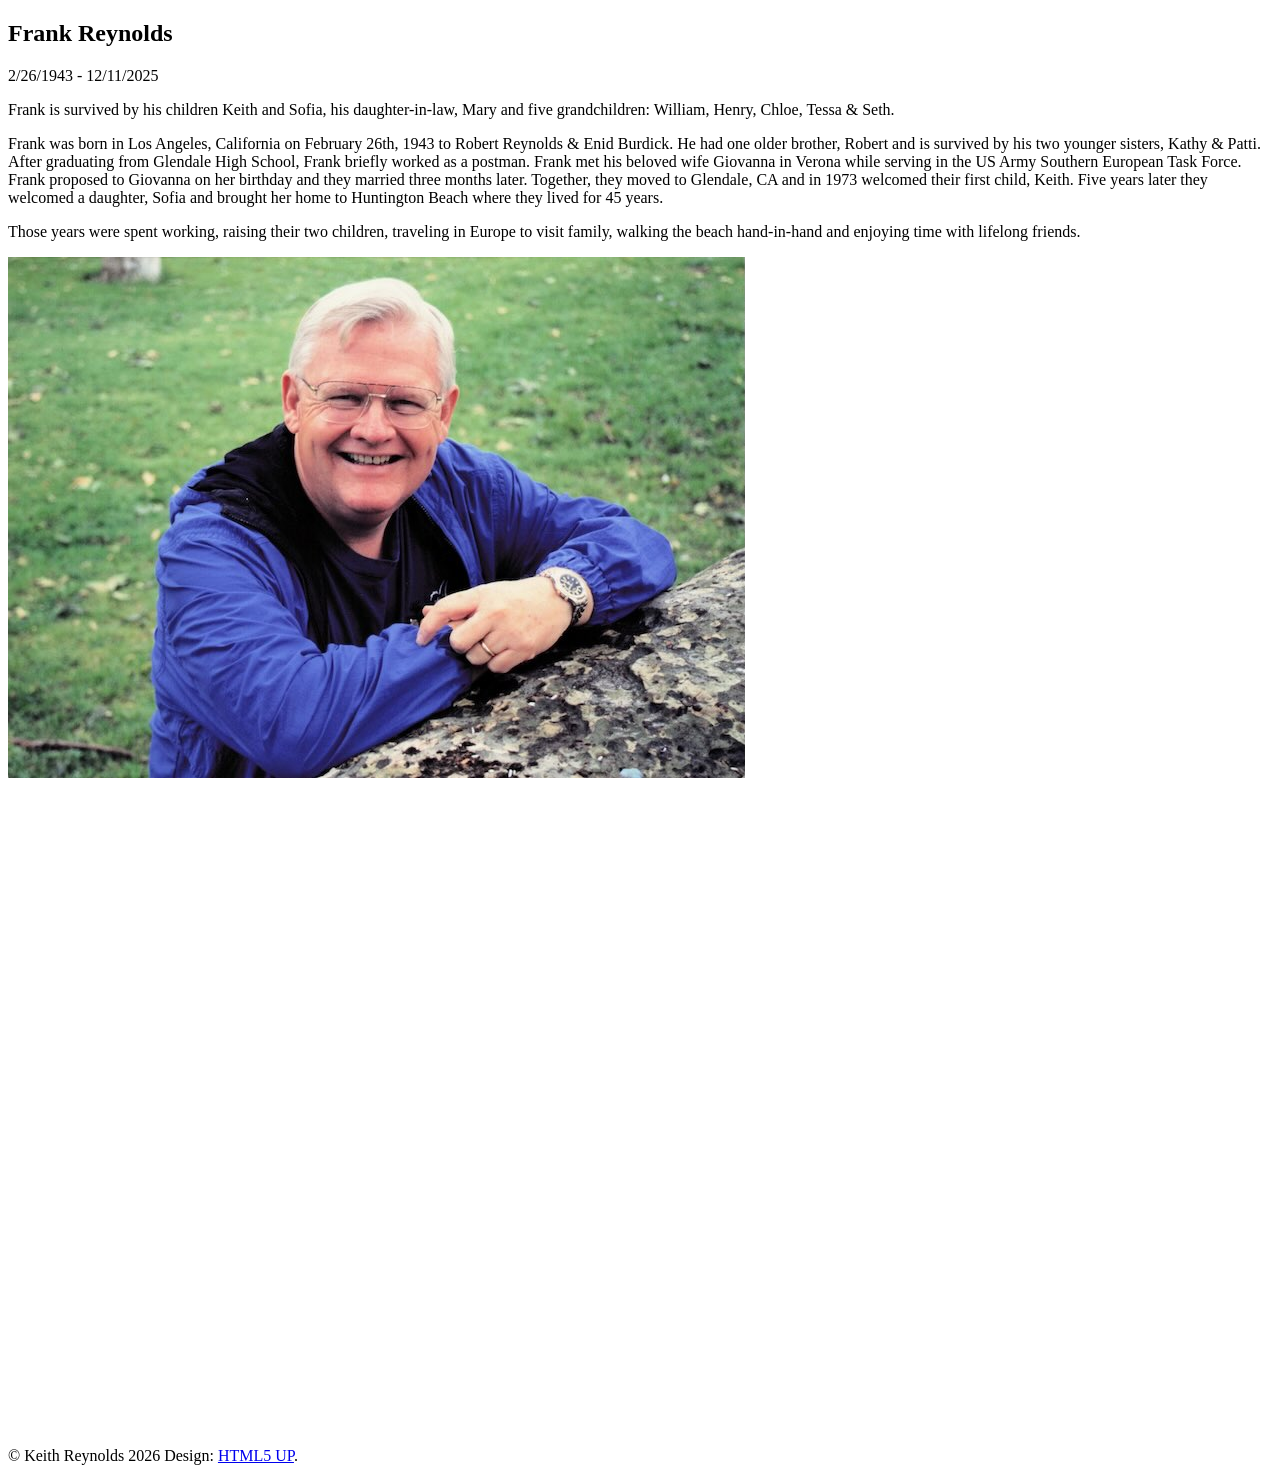
==== frank/index.html @ 78dac835 "Add files via upload added frank.html memoral page that is also embedding a Google form" ====
<!DOCTYPE HTML>
<!--
	Story by HTML5 UP
	html5up.net | @ajlkn
	Free for personal and commercial use under the CCA 3.0 license (html5up.net/license)
-->
<html>
	<head>
		<title>Frank Reynolds</title>
		<meta charset="utf-8" />
		<meta name="viewport" content="width=device-width, initial-scale=1, user-scalable=no" />
		<link rel="stylesheet" href="../assets/css/main.css" />
		<noscript><link rel="stylesheet" href="../assets/css/noscript.css" /></noscript>
		
		<!-- Google Tag Manager -->
		<script>(function(w,d,s,l,i){w[l]=w[l]||[];w[l].push({'gtm.start':
		new Date().getTime(),event:'gtm.js'});var f=d.getElementsByTagName(s)[0],
		j=d.createElement(s),dl=l!='dataLayer'?'&l='+l:'';j.async=true;j.src=
		'https://www.googletagmanager.com/gtm.js?id='+i+dl;f.parentNode.insertBefore(j,f);
		})(window,document,'script','dataLayer','GTM-5ZHBD2F');</script>
		<!-- End Google Tag Manager -->


	</head>
	<body class="is-preload">
	
		<!-- Google Tag Manager (noscript) -->
		<noscript><iframe src="https://www.googletagmanager.com/ns.html?id=GTM-5ZHBD2F"
		height="0" width="0" style="display:none;visibility:hidden"></iframe></noscript>
		<!-- End Google Tag Manager (noscript) -->

		<!-- Wrapper -->
			<div id="wrapper" class="divided">

				<!-- Bio -->
					<section class="banner style3 orient-right content-align-left image-position-center fullscreen onload-image-fade-in onload-content-fade-right" id="zeroth">
						<div class="content">
							<h1>Frank Reynolds</h1>
							<p class="major">2/26/1943 - 12/11/2025</p>
							<p>Frank is survived by his children Keith and Sofia, his daughter-in-law, Mary and five grandchildren: William, Henry, Chloe, Tessa & Seth.</p>

							<p>Frank was born in Los Angeles, California on February 26th, 1943 to Robert Reynolds & Enid Burdick. He had one older brother, Robert and is survived by his two younger sisters, Kathy & Patti. After graduating from Glendale High School, Frank briefly worked as a postman. Frank met his beloved wife Giovanna in Verona while serving in the US Army Southern European Task Force. Frank proposed to Giovanna on her birthday and they married three months later. Together, they moved to Glendale, CA and in 1973 welcomed their first child, Keith. Five years later they welcomed a daughter, Sofia and brought her home to Huntington Beach where they lived for 45 years.</p>
							<p>Those years were spent working, raising their two children, traveling in Europe to visit family, walking the beach hand-in-hand and enjoying time with lifelong friends.</p>
						</div>
						<div class="image">
							<img src="../images/frankMemorialSmall.jpg" alt="" />
						</div>
					</section>
<section class="banner style3 orient-right content-align-left image-position-center fullscreen onload-image-fade-in onload-content-fade-right" id="zeroth">
						<div class="content">

<!-- embedding Google form-->
<iframe src="https://docs.google.com/forms/d/e/1FAIpQLSeeuqFaTb0Bzs_aLDbZ9qD2cSwKeSnCochzPp05IPT89T9Y3w/viewform?embedded=true" width="640" height="645" frameborder="0" marginheight="0" marginwidth="0">Loading…</iframe>
<!-- end embed-->

						</div>
					</section>

				<!-- Footer -->
					<footer class="wrapper style1 align-center">
						<div class="inner">
							<ul class="icons">
								<!--
								<li><a href="#" class="icon style2 fa-envelope"><span class="label">Email</span></a></li>
								<li><a href="#" class="icon brands style2 fa-facebook-f"><span class="label">Facebook</span></a></li>
								<li><a href="#" class="icon brands style2 fa-instagram"><span class="label">Instagram</span></a></li>								
								-->
							</ul>
							<p>&copy; Keith Reynolds 2026 Design: <a href="https://html5up.net" target="_blank">HTML5 UP</a>.</p>
						</div>
					</footer>

			</div>

		<!-- Scripts -->
			<script src="../assets/js/jquery.min.js"></script>
			<script src="../assets/js/jquery.scrollex.min.js"></script>
			<script src="../assets/js/jquery.scrolly.min.js"></script>
			<script src="../assets/js/browser.min.js"></script>
			<script src="../assets/js/breakpoints.min.js"></script>
			<script src="../assets/js/util.js"></script>
			<script src="../assets/js/main.js"></script>

	</body>
</html>
---- assets/css/main.css ----
@import url(fontawesome-all.min.css);
@import url("https://fonts.googleapis.com/css?family=Source+Sans+Pro:300,300i,400,400i");

/*
	Story by HTML5 UP
	html5up.net | @ajlkn
	Free for personal and commercial use under the CCA 3.0 license (html5up.net/license)
*/

html, body, div, span, applet, object,
iframe, h1, h2, h3, h4, h5, h6, p, blockquote,
pre, a, abbr, acronym, address, big, cite,
code, del, dfn, em, img, ins, kbd, q, s, samp,
small, strike, strong, sub, sup, tt, var, b,
u, i, center, dl, dt, dd, ol, ul, li, fieldset,
form, label, legend, table, caption, tbody,
tfoot, thead, tr, th, td, article, aside,
canvas, details, embed, figure, figcaption,
footer, header, hgroup, menu, nav, output, ruby,
section, summary, time, mark, audio, video {
	margin: 0;
	padding: 0;
	border: 0;
	font-size: 100%;
	font: inherit;
	vertical-align: baseline;}

article, aside, details, figcaption, figure,
footer, header, hgroup, menu, nav, section {
	display: block;}

body {
	line-height: 1;
}

ol, ul {
	list-style: none;
}

blockquote, q {
	quotes: none;
}

	blockquote:before, blockquote:after, q:before, q:after {
		content: '';
		content: none;
	}

table {
	border-collapse: collapse;
	border-spacing: 0;
}

body {
	-webkit-text-size-adjust: none;
}

mark {
	background-color: transparent;
	color: inherit;
}

input::-moz-focus-inner {
	border: 0;
	padding: 0;
}

input, select, textarea {
	-moz-appearance: none;
	-webkit-appearance: none;
	-ms-appearance: none;
	appearance: none;
}

/* Basic */

	@-ms-viewport {
		width: device-width;
	}

	body {
		-ms-overflow-style: scrollbar;
	}

	@media screen and (max-width: 480px) {

		html, body {
			min-width: 320px;
		}

	}

	html {
		box-sizing: border-box;
	}

	*, *:before, *:after {
		box-sizing: inherit;
	}

	body {
		background: #ffffff;
	}

		body.is-preload *, body.is-preload *:before, body.is-preload *:after {
			-moz-animation: none !important;
			-webkit-animation: none !important;
			-ms-animation: none !important;
			animation: none !important;
			-moz-transition: none !important;
			-webkit-transition: none !important;
			-ms-transition: none !important;
			transition: none !important;
		}

/* Type */

	html {
		font-size: 18pt;
	}

		@media screen and (max-width: 1680px) {

			html {
				font-size: 14pt;
			}

		}

		@media screen and (max-width: 1280px) {

			html {
				font-size: 12pt;
			}

		}

		@media screen and (max-width: 736px) {

			html {
				font-size: 11pt;
			}

		}

		@media screen and (max-width: 360px) {

			html {
				font-size: 10pt;
			}

		}

	body {
		background-color: #ffffff;
		color: #000000;
	}

	body, input, select, textarea {
		font-family: "Source Sans Pro", Helvetica, sans-serif;
		font-size: 1rem;
		font-weight: 300;
		line-height: 1.65;
	}

	a {
		-moz-transition: color 0.2s ease-in-out;
		-webkit-transition: color 0.2s ease-in-out;
		-ms-transition: color 0.2s ease-in-out;
		transition: color 0.2s ease-in-out;
		text-decoration: underline;
	}

		a:hover {
			text-decoration: none;
		}

	strong, b {
		font-weight: 400;
	}

	em, i {
		font-style: italic;
	}

	p {
		margin: 0 0 2rem 0;
	}

		p.major {
			font-size: 1.25rem;
		}

	h1, h2, h3, h4, h5, h6 {
		font-weight: 300;
		line-height: 1.375;
		letter-spacing: -0.05em;
		margin: 0 0 1rem 0;
	}

		h1 a, h2 a, h3 a, h4 a, h5 a, h6 a {
			color: inherit;
			text-decoration: none;
		}

	h1 {
		font-size: 3.5rem;
		line-height: 1.2;
	}

	h2 {
		font-size: 2.25rem;
	}

	h3 {
		font-size: 1.5rem;
	}

	h4 {
		font-size: 1.1rem;
	}

	h5 {
		font-size: 0.9rem;
	}

	h6 {
		font-size: 0.7rem;
	}

	sub {
		font-size: 0.8rem;
		position: relative;
		top: 0.5rem;
	}

	sup {
		font-size: 0.8rem;
		position: relative;
		top: -0.5rem;
	}

	blockquote {
		border-left: solid 4px;
		font-style: italic;
		margin: 0 0 2rem 0;
		padding: 0.5rem 0 0.5rem 2rem;
	}

	code {
		border-radius: 4px;
		font-family: "Courier New", monospace;
		font-size: 0.9em;
		margin: 0 0.25rem;
		padding: 0.25rem 0.325rem;
	}

	pre {
		-webkit-overflow-scrolling: touch;
		font-family: "Courier New", monospace;
		font-size: 0.9em;
		margin: 0 0 2rem 0;
	}

		pre code {
			display: block;
			line-height: 1.5;
			padding: 0.75rem 1rem;
			overflow-x: auto;
		}

	hr {
		border: 0;
		border-bottom: solid 1px;
		margin: 2.5rem 0;
	}

		hr.major {
			margin: 3.5rem 0;
		}

	.align-left {
		text-align: left;
	}

	.align-center {
		text-align: center;
	}

	.align-right {
		text-align: right;
	}

	@media screen and (max-width: 736px) {

		p.major {
			font-size: 1.1rem;
		}

		h1 {
			font-size: 2.5rem;
		}

		h2 {
			font-size: 2rem;
		}

		h3 {
			font-size: 1.25rem;
		}

		h4 {
			font-size: 1rem;
		}

	}

	input, select, textarea {
		color: #000000;
	}

	a {
		color: #000000;
	}

		a:hover {
			color: #47D3E5;
		}

	strong, b {
		color: #000000;
	}

	h1, h2, h3, h4, h5, h6 {
		color: #000000;
	}

	blockquote {
		border-left-color: rgba(0, 0, 0, 0.2);
	}

	code {
		background: rgba(0, 0, 0, 0.05);
		border-color: rgba(0, 0, 0, 0.2);
	}

	hr {
		border-bottom-color: rgba(0, 0, 0, 0.2);
	}

/* Row */

	.row {
		display: flex;
		flex-wrap: wrap;
		box-sizing: border-box;
		align-items: stretch;
	}

		.row > * {
			box-sizing: border-box;
		}

		.row.gtr-uniform > * > :last-child {
			margin-bottom: 0;
		}

		.row.aln-left {
			justify-content: flex-start;
		}

		.row.aln-center {
			justify-content: center;
		}

		.row.aln-right {
			justify-content: flex-end;
		}

		.row.aln-top {
			align-items: flex-start;
		}

		.row.aln-middle {
			align-items: center;
		}

		.row.aln-bottom {
			align-items: flex-end;
		}

		.row > .imp {
			order: -1;
		}

		.row > .col-1 {
			width: 8.33333%;
		}

		.row > .off-1 {
			margin-left: 8.33333%;
		}

		.row > .col-2 {
			width: 16.66667%;
		}

		.row > .off-2 {
			margin-left: 16.66667%;
		}

		.row > .col-3 {
			width: 25%;
		}

		.row > .off-3 {
			margin-left: 25%;
		}

		.row > .col-4 {
			width: 33.33333%;
		}

		.row > .off-4 {
			margin-left: 33.33333%;
		}

		.row > .col-5 {
			width: 41.66667%;
		}

		.row > .off-5 {
			margin-left: 41.66667%;
		}

		.row > .col-6 {
			width: 50%;
		}

		.row > .off-6 {
			margin-left: 50%;
		}

		.row > .col-7 {
			width: 58.33333%;
		}

		.row > .off-7 {
			margin-left: 58.33333%;
		}

		.row > .col-8 {
			width: 66.66667%;
		}

		.row > .off-8 {
			margin-left: 66.66667%;
		}

		.row > .col-9 {
			width: 75%;
		}

		.row > .off-9 {
			margin-left: 75%;
		}

		.row > .col-10 {
			width: 83.33333%;
		}

		.row > .off-10 {
			margin-left: 83.33333%;
		}

		.row > .col-11 {
			width: 91.66667%;
		}

		.row > .off-11 {
			margin-left: 91.66667%;
		}

		.row > .col-12 {
			width: 100%;
		}

		.row > .off-12 {
			margin-left: 100%;
		}

		.row.gtr-0 {
			margin-top: 0;
			margin-left: 0rem;
		}

			.row.gtr-0 > * {
				padding: 0 0 0 0rem;
			}

			.row.gtr-0.gtr-uniform {
				margin-top: 0rem;
			}

				.row.gtr-0.gtr-uniform > * {
					padding-top: 0rem;
				}

		.row.gtr-25 {
			margin-top: 0;
			margin-left: -0.5rem;
		}

			.row.gtr-25 > * {
				padding: 0 0 0 0.5rem;
			}

			.row.gtr-25.gtr-uniform {
				margin-top: -0.5rem;
			}

				.row.gtr-25.gtr-uniform > * {
					padding-top: 0.5rem;
				}

		.row.gtr-50 {
			margin-top: 0;
			margin-left: -1rem;
		}

			.row.gtr-50 > * {
				padding: 0 0 0 1rem;
			}

			.row.gtr-50.gtr-uniform {
				margin-top: -1rem;
			}

				.row.gtr-50.gtr-uniform > * {
					padding-top: 1rem;
				}

		.row {
			margin-top: 0;
			margin-left: -2rem;
		}

			.row > * {
				padding: 0 0 0 2rem;
			}

			.row.gtr-uniform {
				margin-top: -2rem;
			}

				.row.gtr-uniform > * {
					padding-top: 2rem;
				}

		.row.gtr-150 {
			margin-top: 0;
			margin-left: -3rem;
		}

			.row.gtr-150 > * {
				padding: 0 0 0 3rem;
			}

			.row.gtr-150.gtr-uniform {
				margin-top: -3rem;
			}

				.row.gtr-150.gtr-uniform > * {
					padding-top: 3rem;
				}

		.row.gtr-200 {
			margin-top: 0;
			margin-left: -4rem;
		}

			.row.gtr-200 > * {
				padding: 0 0 0 4rem;
			}

			.row.gtr-200.gtr-uniform {
				margin-top: -4rem;
			}

				.row.gtr-200.gtr-uniform > * {
					padding-top: 4rem;
				}

		@media screen and (max-width: 1680px) {

			.row {
				display: flex;
				flex-wrap: wrap;
				box-sizing: border-box;
				align-items: stretch;
			}

				.row > * {
					box-sizing: border-box;
				}

				.row.gtr-uniform > * > :last-child {
					margin-bottom: 0;
				}

				.row.aln-left {
					justify-content: flex-start;
				}

				.row.aln-center {
					justify-content: center;
				}

				.row.aln-right {
					justify-content: flex-end;
				}

				.row.aln-top {
					align-items: flex-start;
				}

				.row.aln-middle {
					align-items: center;
				}

				.row.aln-bottom {
					align-items: flex-end;
				}

				.row > .imp-xlarge {
					order: -1;
				}

				.row > .col-1-xlarge {
					width: 8.33333%;
				}

				.row > .off-1-xlarge {
					margin-left: 8.33333%;
				}

				.row > .col-2-xlarge {
					width: 16.66667%;
				}

				.row > .off-2-xlarge {
					margin-left: 16.66667%;
				}

				.row > .col-3-xlarge {
					width: 25%;
				}

				.row > .off-3-xlarge {
					margin-left: 25%;
				}

				.row > .col-4-xlarge {
					width: 33.33333%;
				}

				.row > .off-4-xlarge {
					margin-left: 33.33333%;
				}

				.row > .col-5-xlarge {
					width: 41.66667%;
				}

				.row > .off-5-xlarge {
					margin-left: 41.66667%;
				}

				.row > .col-6-xlarge {
					width: 50%;
				}

				.row > .off-6-xlarge {
					margin-left: 50%;
				}

				.row > .col-7-xlarge {
					width: 58.33333%;
				}

				.row > .off-7-xlarge {
					margin-left: 58.33333%;
				}

				.row > .col-8-xlarge {
					width: 66.66667%;
				}

				.row > .off-8-xlarge {
					margin-left: 66.66667%;
				}

				.row > .col-9-xlarge {
					width: 75%;
				}

				.row > .off-9-xlarge {
					margin-left: 75%;
				}

				.row > .col-10-xlarge {
					width: 83.33333%;
				}

				.row > .off-10-xlarge {
					margin-left: 83.33333%;
				}

				.row > .col-11-xlarge {
					width: 91.66667%;
				}

				.row > .off-11-xlarge {
					margin-left: 91.66667%;
				}

				.row > .col-12-xlarge {
					width: 100%;
				}

				.row > .off-12-xlarge {
					margin-left: 100%;
				}

				.row.gtr-0 {
					margin-top: 0;
					margin-left: 0rem;
				}

					.row.gtr-0 > * {
						padding: 0 0 0 0rem;
					}

					.row.gtr-0.gtr-uniform {
						margin-top: 0rem;
					}

						.row.gtr-0.gtr-uniform > * {
							padding-top: 0rem;
						}

				.row.gtr-25 {
					margin-top: 0;
					margin-left: -0.5rem;
				}

					.row.gtr-25 > * {
						padding: 0 0 0 0.5rem;
					}

					.row.gtr-25.gtr-uniform {
						margin-top: -0.5rem;
					}

						.row.gtr-25.gtr-uniform > * {
							padding-top: 0.5rem;
						}

				.row.gtr-50 {
					margin-top: 0;
					margin-left: -1rem;
				}

					.row.gtr-50 > * {
						padding: 0 0 0 1rem;
					}

					.row.gtr-50.gtr-uniform {
						margin-top: -1rem;
					}

						.row.gtr-50.gtr-uniform > * {
							padding-top: 1rem;
						}

				.row {
					margin-top: 0;
					margin-left: -2rem;
				}

					.row > * {
						padding: 0 0 0 2rem;
					}

					.row.gtr-uniform {
						margin-top: -2rem;
					}

						.row.gtr-uniform > * {
							padding-top: 2rem;
						}

				.row.gtr-150 {
					margin-top: 0;
					margin-left: -3rem;
				}

					.row.gtr-150 > * {
						padding: 0 0 0 3rem;
					}

					.row.gtr-150.gtr-uniform {
						margin-top: -3rem;
					}

						.row.gtr-150.gtr-uniform > * {
							padding-top: 3rem;
						}

				.row.gtr-200 {
					margin-top: 0;
					margin-left: -4rem;
				}

					.row.gtr-200 > * {
						padding: 0 0 0 4rem;
					}

					.row.gtr-200.gtr-uniform {
						margin-top: -4rem;
					}

						.row.gtr-200.gtr-uniform > * {
							padding-top: 4rem;
						}

		}

		@media screen and (max-width: 1280px) {

			.row {
				display: flex;
				flex-wrap: wrap;
				box-sizing: border-box;
				align-items: stretch;
			}

				.row > * {
					box-sizing: border-box;
				}

				.row.gtr-uniform > * > :last-child {
					margin-bottom: 0;
				}

				.row.aln-left {
					justify-content: flex-start;
				}

				.row.aln-center {
					justify-content: center;
				}

				.row.aln-right {
					justify-content: flex-end;
				}

				.row.aln-top {
					align-items: flex-start;
				}

				.row.aln-middle {
					align-items: center;
				}

				.row.aln-bottom {
					align-items: flex-end;
				}

				.row > .imp-large {
					order: -1;
				}

				.row > .col-1-large {
					width: 8.33333%;
				}

				.row > .off-1-large {
					margin-left: 8.33333%;
				}

				.row > .col-2-large {
					width: 16.66667%;
				}

				.row > .off-2-large {
					margin-left: 16.66667%;
				}

				.row > .col-3-large {
					width: 25%;
				}

				.row > .off-3-large {
					margin-left: 25%;
				}

				.row > .col-4-large {
					width: 33.33333%;
				}

				.row > .off-4-large {
					margin-left: 33.33333%;
				}

				.row > .col-5-large {
					width: 41.66667%;
				}

				.row > .off-5-large {
					margin-left: 41.66667%;
				}

				.row > .col-6-large {
					width: 50%;
				}

				.row > .off-6-large {
					margin-left: 50%;
				}

				.row > .col-7-large {
					width: 58.33333%;
				}

				.row > .off-7-large {
					margin-left: 58.33333%;
				}

				.row > .col-8-large {
					width: 66.66667%;
				}

				.row > .off-8-large {
					margin-left: 66.66667%;
				}

				.row > .col-9-large {
					width: 75%;
				}

				.row > .off-9-large {
					margin-left: 75%;
				}

				.row > .col-10-large {
					width: 83.33333%;
				}

				.row > .off-10-large {
					margin-left: 83.33333%;
				}

				.row > .col-11-large {
					width: 91.66667%;
				}

				.row > .off-11-large {
					margin-left: 91.66667%;
				}

				.row > .col-12-large {
					width: 100%;
				}

				.row > .off-12-large {
					margin-left: 100%;
				}

				.row.gtr-0 {
					margin-top: 0;
					margin-left: 0rem;
				}

					.row.gtr-0 > * {
						padding: 0 0 0 0rem;
					}

					.row.gtr-0.gtr-uniform {
						margin-top: 0rem;
					}

						.row.gtr-0.gtr-uniform > * {
							padding-top: 0rem;
						}

				.row.gtr-25 {
					margin-top: 0;
					margin-left: -0.5rem;
				}

					.row.gtr-25 > * {
						padding: 0 0 0 0.5rem;
					}

					.row.gtr-25.gtr-uniform {
						margin-top: -0.5rem;
					}

						.row.gtr-25.gtr-uniform > * {
							padding-top: 0.5rem;
						}

				.row.gtr-50 {
					margin-top: 0;
					margin-left: -1rem;
				}

					.row.gtr-50 > * {
						padding: 0 0 0 1rem;
					}

					.row.gtr-50.gtr-uniform {
						margin-top: -1rem;
					}

						.row.gtr-50.gtr-uniform > * {
							padding-top: 1rem;
						}

				.row {
					margin-top: 0;
					margin-left: -2rem;
				}

					.row > * {
						padding: 0 0 0 2rem;
					}

					.row.gtr-uniform {
						margin-top: -2rem;
					}

						.row.gtr-uniform > * {
							padding-top: 2rem;
						}

				.row.gtr-150 {
					margin-top: 0;
					margin-left: -3rem;
				}

					.row.gtr-150 > * {
						padding: 0 0 0 3rem;
					}

					.row.gtr-150.gtr-uniform {
						margin-top: -3rem;
					}

						.row.gtr-150.gtr-uniform > * {
							padding-top: 3rem;
						}

				.row.gtr-200 {
					margin-top: 0;
					margin-left: -4rem;
				}

					.row.gtr-200 > * {
						padding: 0 0 0 4rem;
					}

					.row.gtr-200.gtr-uniform {
						margin-top: -4rem;
					}

						.row.gtr-200.gtr-uniform > * {
							padding-top: 4rem;
						}

		}

		@media screen and (max-width: 980px) {

			.row {
				display: flex;
				flex-wrap: wrap;
				box-sizing: border-box;
				align-items: stretch;
			}

				.row > * {
					box-sizing: border-box;
				}

				.row.gtr-uniform > * > :last-child {
					margin-bottom: 0;
				}

				.row.aln-left {
					justify-content: flex-start;
				}

				.row.aln-center {
					justify-content: center;
				}

				.row.aln-right {
					justify-content: flex-end;
				}

				.row.aln-top {
					align-items: flex-start;
				}

				.row.aln-middle {
					align-items: center;
				}

				.row.aln-bottom {
					align-items: flex-end;
				}

				.row > .imp-medium {
					order: -1;
				}

				.row > .col-1-medium {
					width: 8.33333%;
				}

				.row > .off-1-medium {
					margin-left: 8.33333%;
				}

				.row > .col-2-medium {
					width: 16.66667%;
				}

				.row > .off-2-medium {
					margin-left: 16.66667%;
				}

				.row > .col-3-medium {
					width: 25%;
				}

				.row > .off-3-medium {
					margin-left: 25%;
				}

				.row > .col-4-medium {
					width: 33.33333%;
				}

				.row > .off-4-medium {
					margin-left: 33.33333%;
				}

				.row > .col-5-medium {
					width: 41.66667%;
				}

				.row > .off-5-medium {
					margin-left: 41.66667%;
				}

				.row > .col-6-medium {
					width: 50%;
				}

				.row > .off-6-medium {
					margin-left: 50%;
				}

				.row > .col-7-medium {
					width: 58.33333%;
				}

				.row > .off-7-medium {
					margin-left: 58.33333%;
				}

				.row > .col-8-medium {
					width: 66.66667%;
				}

				.row > .off-8-medium {
					margin-left: 66.66667%;
				}

				.row > .col-9-medium {
					width: 75%;
				}

				.row > .off-9-medium {
					margin-left: 75%;
				}

				.row > .col-10-medium {
					width: 83.33333%;
				}

				.row > .off-10-medium {
					margin-left: 83.33333%;
				}

				.row > .col-11-medium {
					width: 91.66667%;
				}

				.row > .off-11-medium {
					margin-left: 91.66667%;
				}

				.row > .col-12-medium {
					width: 100%;
				}

				.row > .off-12-medium {
					margin-left: 100%;
				}

				.row.gtr-0 {
					margin-top: 0;
					margin-left: 0rem;
				}

					.row.gtr-0 > * {
						padding: 0 0 0 0rem;
					}

					.row.gtr-0.gtr-uniform {
						margin-top: 0rem;
					}

						.row.gtr-0.gtr-uniform > * {
							padding-top: 0rem;
						}

				.row.gtr-25 {
					margin-top: 0;
					margin-left: -0.5rem;
				}

					.row.gtr-25 > * {
						padding: 0 0 0 0.5rem;
					}

					.row.gtr-25.gtr-uniform {
						margin-top: -0.5rem;
					}

						.row.gtr-25.gtr-uniform > * {
							padding-top: 0.5rem;
						}

				.row.gtr-50 {
					margin-top: 0;
					margin-left: -1rem;
				}

					.row.gtr-50 > * {
						padding: 0 0 0 1rem;
					}

					.row.gtr-50.gtr-uniform {
						margin-top: -1rem;
					}

						.row.gtr-50.gtr-uniform > * {
							padding-top: 1rem;
						}

				.row {
					margin-top: 0;
					margin-left: -2rem;
				}

					.row > * {
						padding: 0 0 0 2rem;
					}

					.row.gtr-uniform {
						margin-top: -2rem;
					}

						.row.gtr-uniform > * {
							padding-top: 2rem;
						}

				.row.gtr-150 {
					margin-top: 0;
					margin-left: -3rem;
				}

					.row.gtr-150 > * {
						padding: 0 0 0 3rem;
					}

					.row.gtr-150.gtr-uniform {
						margin-top: -3rem;
					}

						.row.gtr-150.gtr-uniform > * {
							padding-top: 3rem;
						}

				.row.gtr-200 {
					margin-top: 0;
					margin-left: -4rem;
				}

					.row.gtr-200 > * {
						padding: 0 0 0 4rem;
					}

					.row.gtr-200.gtr-uniform {
						margin-top: -4rem;
					}

						.row.gtr-200.gtr-uniform > * {
							padding-top: 4rem;
						}

		}

		@media screen and (max-width: 736px) {

			.row {
				display: flex;
				flex-wrap: wrap;
				box-sizing: border-box;
				align-items: stretch;
			}

				.row > * {
					box-sizing: border-box;
				}

				.row.gtr-uniform > * > :last-child {
					margin-bottom: 0;
				}

				.row.aln-left {
					justify-content: flex-start;
				}

				.row.aln-center {
					justify-content: center;
				}

				.row.aln-right {
					justify-content: flex-end;
				}

				.row.aln-top {
					align-items: flex-start;
				}

				.row.aln-middle {
					align-items: center;
				}

				.row.aln-bottom {
					align-items: flex-end;
				}

				.row > .imp-small {
					order: -1;
				}

				.row > .col-1-small {
					width: 8.33333%;
				}

				.row > .off-1-small {
					margin-left: 8.33333%;
				}

				.row > .col-2-small {
					width: 16.66667%;
				}

				.row > .off-2-small {
					margin-left: 16.66667%;
				}

				.row > .col-3-small {
					width: 25%;
				}

				.row > .off-3-small {
					margin-left: 25%;
				}

				.row > .col-4-small {
					width: 33.33333%;
				}

				.row > .off-4-small {
					margin-left: 33.33333%;
				}

				.row > .col-5-small {
					width: 41.66667%;
				}

				.row > .off-5-small {
					margin-left: 41.66667%;
				}

				.row > .col-6-small {
					width: 50%;
				}

				.row > .off-6-small {
					margin-left: 50%;
				}

				.row > .col-7-small {
					width: 58.33333%;
				}

				.row > .off-7-small {
					margin-left: 58.33333%;
				}

				.row > .col-8-small {
					width: 66.66667%;
				}

				.row > .off-8-small {
					margin-left: 66.66667%;
				}

				.row > .col-9-small {
					width: 75%;
				}

				.row > .off-9-small {
					margin-left: 75%;
				}

				.row > .col-10-small {
					width: 83.33333%;
				}

				.row > .off-10-small {
					margin-left: 83.33333%;
				}

				.row > .col-11-small {
					width: 91.66667%;
				}

				.row > .off-11-small {
					margin-left: 91.66667%;
				}

				.row > .col-12-small {
					width: 100%;
				}

				.row > .off-12-small {
					margin-left: 100%;
				}

				.row.gtr-0 {
					margin-top: 0;
					margin-left: 0rem;
				}

					.row.gtr-0 > * {
						padding: 0 0 0 0rem;
					}

					.row.gtr-0.gtr-uniform {
						margin-top: 0rem;
					}

						.row.gtr-0.gtr-uniform > * {
							padding-top: 0rem;
						}

				.row.gtr-25 {
					margin-top: 0;
					margin-left: -0.5rem;
				}

					.row.gtr-25 > * {
						padding: 0 0 0 0.5rem;
					}

					.row.gtr-25.gtr-uniform {
						margin-top: -0.5rem;
					}

						.row.gtr-25.gtr-uniform > * {
							padding-top: 0.5rem;
						}

				.row.gtr-50 {
					margin-top: 0;
					margin-left: -1rem;
				}

					.row.gtr-50 > * {
						padding: 0 0 0 1rem;
					}

					.row.gtr-50.gtr-uniform {
						margin-top: -1rem;
					}

						.row.gtr-50.gtr-uniform > * {
							padding-top: 1rem;
						}

				.row {
					margin-top: 0;
					margin-left: -2rem;
				}

					.row > * {
						padding: 0 0 0 2rem;
					}

					.row.gtr-uniform {
						margin-top: -2rem;
					}

						.row.gtr-uniform > * {
							padding-top: 2rem;
						}

				.row.gtr-150 {
					margin-top: 0;
					margin-left: -3rem;
				}

					.row.gtr-150 > * {
						padding: 0 0 0 3rem;
					}

					.row.gtr-150.gtr-uniform {
						margin-top: -3rem;
					}

						.row.gtr-150.gtr-uniform > * {
							padding-top: 3rem;
						}

				.row.gtr-200 {
					margin-top: 0;
					margin-left: -4rem;
				}

					.row.gtr-200 > * {
						padding: 0 0 0 4rem;
					}

					.row.gtr-200.gtr-uniform {
						margin-top: -4rem;
					}

						.row.gtr-200.gtr-uniform > * {
							padding-top: 4rem;
						}

		}

		@media screen and (max-width: 480px) {

			.row {
				display: flex;
				flex-wrap: wrap;
				box-sizing: border-box;
				align-items: stretch;
			}

				.row > * {
					box-sizing: border-box;
				}

				.row.gtr-uniform > * > :last-child {
					margin-bottom: 0;
				}

				.row.aln-left {
					justify-content: flex-start;
				}

				.row.aln-center {
					justify-content: center;
				}

				.row.aln-right {
					justify-content: flex-end;
				}

				.row.aln-top {
					align-items: flex-start;
				}

				.row.aln-middle {
					align-items: center;
				}

				.row.aln-bottom {
					align-items: flex-end;
				}

				.row > .imp-xsmall {
					order: -1;
				}

				.row > .col-1-xsmall {
					width: 8.33333%;
				}

				.row > .off-1-xsmall {
					margin-left: 8.33333%;
				}

				.row > .col-2-xsmall {
					width: 16.66667%;
				}

				.row > .off-2-xsmall {
					margin-left: 16.66667%;
				}

				.row > .col-3-xsmall {
					width: 25%;
				}

				.row > .off-3-xsmall {
					margin-left: 25%;
				}

				.row > .col-4-xsmall {
					width: 33.33333%;
				}

				.row > .off-4-xsmall {
					margin-left: 33.33333%;
				}

				.row > .col-5-xsmall {
					width: 41.66667%;
				}

				.row > .off-5-xsmall {
					margin-left: 41.66667%;
				}

				.row > .col-6-xsmall {
					width: 50%;
				}

				.row > .off-6-xsmall {
					margin-left: 50%;
				}

				.row > .col-7-xsmall {
					width: 58.33333%;
				}

				.row > .off-7-xsmall {
					margin-left: 58.33333%;
				}

				.row > .col-8-xsmall {
					width: 66.66667%;
				}

				.row > .off-8-xsmall {
					margin-left: 66.66667%;
				}

				.row > .col-9-xsmall {
					width: 75%;
				}

				.row > .off-9-xsmall {
					margin-left: 75%;
				}

				.row > .col-10-xsmall {
					width: 83.33333%;
				}

				.row > .off-10-xsmall {
					margin-left: 83.33333%;
				}

				.row > .col-11-xsmall {
					width: 91.66667%;
				}

				.row > .off-11-xsmall {
					margin-left: 91.66667%;
				}

				.row > .col-12-xsmall {
					width: 100%;
				}

				.row > .off-12-xsmall {
					margin-left: 100%;
				}

				.row.gtr-0 {
					margin-top: 0;
					margin-left: 0rem;
				}

					.row.gtr-0 > * {
						padding: 0 0 0 0rem;
					}

					.row.gtr-0.gtr-uniform {
						margin-top: 0rem;
					}

						.row.gtr-0.gtr-uniform > * {
							padding-top: 0rem;
						}

				.row.gtr-25 {
					margin-top: 0;
					margin-left: -0.5rem;
				}

					.row.gtr-25 > * {
						padding: 0 0 0 0.5rem;
					}

					.row.gtr-25.gtr-uniform {
						margin-top: -0.5rem;
					}

						.row.gtr-25.gtr-uniform > * {
							padding-top: 0.5rem;
						}

				.row.gtr-50 {
					margin-top: 0;
					margin-left: -1rem;
				}

					.row.gtr-50 > * {
						padding: 0 0 0 1rem;
					}

					.row.gtr-50.gtr-uniform {
						margin-top: -1rem;
					}

						.row.gtr-50.gtr-uniform > * {
							padding-top: 1rem;
						}

				.row {
					margin-top: 0;
					margin-left: -2rem;
				}

					.row > * {
						padding: 0 0 0 2rem;
					}

					.row.gtr-uniform {
						margin-top: -2rem;
					}

						.row.gtr-uniform > * {
							padding-top: 2rem;
						}

				.row.gtr-150 {
					margin-top: 0;
					margin-left: -3rem;
				}

					.row.gtr-150 > * {
						padding: 0 0 0 3rem;
					}

					.row.gtr-150.gtr-uniform {
						margin-top: -3rem;
					}

						.row.gtr-150.gtr-uniform > * {
							padding-top: 3rem;
						}

				.row.gtr-200 {
					margin-top: 0;
					margin-left: -4rem;
				}

					.row.gtr-200 > * {
						padding: 0 0 0 4rem;
					}

					.row.gtr-200.gtr-uniform {
						margin-top: -4rem;
					}

						.row.gtr-200.gtr-uniform > * {
							padding-top: 4rem;
						}

		}

		@media screen and (max-width: 360px) {

			.row {
				display: flex;
				flex-wrap: wrap;
				box-sizing: border-box;
				align-items: stretch;
			}

				.row > * {
					box-sizing: border-box;
				}

				.row.gtr-uniform > * > :last-child {
					margin-bottom: 0;
				}

				.row.aln-left {
					justify-content: flex-start;
				}

				.row.aln-center {
					justify-content: center;
				}

				.row.aln-right {
					justify-content: flex-end;
				}

				.row.aln-top {
					align-items: flex-start;
				}

				.row.aln-middle {
					align-items: center;
				}

				.row.aln-bottom {
					align-items: flex-end;
				}

				.row > .imp-xxsmall {
					order: -1;
				}

				.row > .col-1-xxsmall {
					width: 8.33333%;
				}

				.row > .off-1-xxsmall {
					margin-left: 8.33333%;
				}

				.row > .col-2-xxsmall {
					width: 16.66667%;
				}

				.row > .off-2-xxsmall {
					margin-left: 16.66667%;
				}

				.row > .col-3-xxsmall {
					width: 25%;
				}

				.row > .off-3-xxsmall {
					margin-left: 25%;
				}

				.row > .col-4-xxsmall {
					width: 33.33333%;
				}

				.row > .off-4-xxsmall {
					margin-left: 33.33333%;
				}

				.row > .col-5-xxsmall {
					width: 41.66667%;
				}

				.row > .off-5-xxsmall {
					margin-left: 41.66667%;
				}

				.row > .col-6-xxsmall {
					width: 50%;
				}

				.row > .off-6-xxsmall {
					margin-left: 50%;
				}

				.row > .col-7-xxsmall {
					width: 58.33333%;
				}

				.row > .off-7-xxsmall {
					margin-left: 58.33333%;
				}

				.row > .col-8-xxsmall {
					width: 66.66667%;
				}

				.row > .off-8-xxsmall {
					margin-left: 66.66667%;
				}

				.row > .col-9-xxsmall {
					width: 75%;
				}

				.row > .off-9-xxsmall {
					margin-left: 75%;
				}

				.row > .col-10-xxsmall {
					width: 83.33333%;
				}

				.row > .off-10-xxsmall {
					margin-left: 83.33333%;
				}

				.row > .col-11-xxsmall {
					width: 91.66667%;
				}

				.row > .off-11-xxsmall {
					margin-left: 91.66667%;
				}

				.row > .col-12-xxsmall {
					width: 100%;
				}

				.row > .off-12-xxsmall {
					margin-left: 100%;
				}

				.row.gtr-0 {
					margin-top: 0;
					margin-left: 0rem;
				}

					.row.gtr-0 > * {
						padding: 0 0 0 0rem;
					}

					.row.gtr-0.gtr-uniform {
						margin-top: 0rem;
					}

						.row.gtr-0.gtr-uniform > * {
							padding-top: 0rem;
						}

				.row.gtr-25 {
					margin-top: 0;
					margin-left: -0.5rem;
				}

					.row.gtr-25 > * {
						padding: 0 0 0 0.5rem;
					}

					.row.gtr-25.gtr-uniform {
						margin-top: -0.5rem;
					}

						.row.gtr-25.gtr-uniform > * {
							padding-top: 0.5rem;
						}

				.row.gtr-50 {
					margin-top: 0;
					margin-left: -1rem;
				}

					.row.gtr-50 > * {
						padding: 0 0 0 1rem;
					}

					.row.gtr-50.gtr-uniform {
						margin-top: -1rem;
					}

						.row.gtr-50.gtr-uniform > * {
							padding-top: 1rem;
						}

				.row {
					margin-top: 0;
					margin-left: -2rem;
				}

					.row > * {
						padding: 0 0 0 2rem;
					}

					.row.gtr-uniform {
						margin-top: -2rem;
					}

						.row.gtr-uniform > * {
							padding-top: 2rem;
						}

				.row.gtr-150 {
					margin-top: 0;
					margin-left: -3rem;
				}

					.row.gtr-150 > * {
						padding: 0 0 0 3rem;
					}

					.row.gtr-150.gtr-uniform {
						margin-top: -3rem;
					}

						.row.gtr-150.gtr-uniform > * {
							padding-top: 3rem;
						}

				.row.gtr-200 {
					margin-top: 0;
					margin-left: -4rem;
				}

					.row.gtr-200 > * {
						padding: 0 0 0 4rem;
					}

					.row.gtr-200.gtr-uniform {
						margin-top: -4rem;
					}

						.row.gtr-200.gtr-uniform > * {
							padding-top: 4rem;
						}

		}

/* Box */

	.box {
		border-radius: 4px;
		border: solid 1px;
		margin-bottom: 2rem;
		padding: 1.5rem;
	}

		.box > :last-child,
		.box > :last-child > :last-child,
		.box > :last-child > :last-child > :last-child {
			margin-bottom: 0;
		}

		.box.alt {
			border: 0;
			border-radius: 0;
			padding: 0;
		}

	.box {
		border-color: rgba(0, 0, 0, 0.2);
	}

/* Button */

	input[type="submit"],
	input[type="reset"],
	input[type="button"],
	button,
	.button {
		-moz-appearance: none;
		-webkit-appearance: none;
		-ms-appearance: none;
		appearance: none;
		-moz-transition: background-color 0.2s ease-in-out, box-shadow 0.2s ease-in-out, color 0.2s ease-in-out;
		-webkit-transition: background-color 0.2s ease-in-out, box-shadow 0.2s ease-in-out, color 0.2s ease-in-out;
		-ms-transition: background-color 0.2s ease-in-out, box-shadow 0.2s ease-in-out, color 0.2s ease-in-out;
		transition: background-color 0.2s ease-in-out, box-shadow 0.2s ease-in-out, color 0.2s ease-in-out;
		border: 0;
		cursor: pointer;
		display: inline-block;
		font-weight: 400;
		letter-spacing: 0.125em;
		text-align: center;
		text-decoration: none;
		text-transform: uppercase;
		white-space: nowrap;
		font-size: 0.75rem;
		max-width: 20rem;
		height: 3.75em;
		line-height: 3.75em;
		border-radius: 3.75em;
		padding: 0 2.5em;
		text-overflow: ellipsis;
		overflow: hidden;
	}

		input[type="submit"].icon:before,
		input[type="reset"].icon:before,
		input[type="button"].icon:before,
		button.icon:before,
		.button.icon:before {
			margin-right: 0.5rem;
		}

		input[type="submit"].fit,
		input[type="reset"].fit,
		input[type="button"].fit,
		button.fit,
		.button.fit {
			width: 100%;
		}

		input[type="submit"].small,
		input[type="reset"].small,
		input[type="button"].small,
		button.small,
		.button.small {
			font-size: 0.6rem;
			height: 3.325em;
			line-height: 3.325em;
			border-radius: 3.325em;
			padding: 0 2em;
		}

		input[type="submit"].large,
		input[type="reset"].large,
		input[type="button"].large,
		button.large,
		.button.large {
			font-size: 0.8rem;
			height: 4em;
			line-height: 4em;
			border-radius: 4em;
			padding: 0 3em;
		}

		input[type="submit"].wide,
		input[type="reset"].wide,
		input[type="button"].wide,
		button.wide,
		.button.wide {
			min-width: 14em;
		}

		input[type="submit"].disabled, input[type="submit"]:disabled,
		input[type="reset"].disabled,
		input[type="reset"]:disabled,
		input[type="button"].disabled,
		input[type="button"]:disabled,
		button.disabled,
		button:disabled,
		.button.disabled,
		.button:disabled {
			pointer-events: none;
			opacity: 0.25;
		}

	input[type="submit"],
	input[type="reset"],
	input[type="button"],
	button,
	.button {
		background-color: transparent;
		box-shadow: inset 0 0 0 1px rgba(0, 0, 0, 0.2);
		color: #000000 !important;
	}

		input[type="submit"]:hover,
		input[type="reset"]:hover,
		input[type="button"]:hover,
		button:hover,
		.button:hover {
			box-shadow: inset 0 0 0 1px #47D3E5;
			color: #47D3E5 !important;
		}

		input[type="submit"]:active,
		input[type="reset"]:active,
		input[type="button"]:active,
		button:active,
		.button:active {
			background-color: rgba(71, 211, 229, 0.2);
			box-shadow: inset 0 0 0 1px #47D3E5;
			color: #47D3E5 !important;
		}

		input[type="submit"].primary,
		input[type="reset"].primary,
		input[type="button"].primary,
		button.primary,
		.button.primary {
			background-color: #000000;
			box-shadow: none;
			color: #ffffff !important;
		}

			input[type="submit"].primary:hover,
			input[type="reset"].primary:hover,
			input[type="button"].primary:hover,
			button.primary:hover,
			.button.primary:hover {
				background-color: #47D3E5;
			}

			input[type="submit"].primary:active,
			input[type="reset"].primary:active,
			input[type="button"].primary:active,
			button.primary:active,
			.button.primary:active {
				background-color: #1ebdd1;
			}

/* Form */

	form {
		margin: 0 0 2rem 0;
	}

		form > :last-child {
			margin-bottom: 0;
		}

		form > .fields {
			display: -moz-flex;
			display: -webkit-flex;
			display: -ms-flex;
			display: flex;
			-moz-flex-wrap: wrap;
			-webkit-flex-wrap: wrap;
			-ms-flex-wrap: wrap;
			flex-wrap: wrap;
			width: calc(100% + 3rem);
			margin: -1.5rem 0 2rem -1.5rem;
		}

			form > .fields > .field {
				-moz-flex-grow: 0;
				-webkit-flex-grow: 0;
				-ms-flex-grow: 0;
				flex-grow: 0;
				-moz-flex-shrink: 0;
				-webkit-flex-shrink: 0;
				-ms-flex-shrink: 0;
				flex-shrink: 0;
				padding: 1.5rem 0 0 1.5rem;
				width: calc(100% - 1.5rem);
			}

				form > .fields > .field.half {
					width: calc(50% - 0.75rem);
				}

				form > .fields > .field.third {
					width: calc(100%/3 - 0.5rem);
				}

				form > .fields > .field.quarter {
					width: calc(25% - 0.375rem);
				}

		@media screen and (max-width: 480px) {

			form > .fields {
				width: calc(100% + 3rem);
				margin: -1.5rem 0 2rem -1.5rem;
			}

				form > .fields > .field {
					padding: 1.5rem 0 0 1.5rem;
					width: calc(100% - 1.5rem);
				}

					form > .fields > .field.half {
						width: calc(100% - 1.5rem);
					}

					form > .fields > .field.third {
						width: calc(100% - 1.5rem);
					}

					form > .fields > .field.quarter {
						width: calc(100% - 1.5rem);
					}

		}

	label {
		display: block;
		font-size: 0.9rem;
		font-weight: 400;
		margin: 0 0 1rem 0;
	}

	input[type="text"],
	input[type="password"],
	input[type="email"],
	input[type="tel"],
	input[type="search"],
	input[type="url"],
	select,
	textarea {
		-moz-appearance: none;
		-webkit-appearance: none;
		-ms-appearance: none;
		appearance: none;
		background-color: transparent;
		border-radius: 4px;
		border: none;
		border: solid 1px;
		color: inherit;
		display: block;
		outline: 0;
		padding: 0 0.825rem;
		text-decoration: none;
		width: 100%;
	}

		input[type="text"]:invalid,
		input[type="password"]:invalid,
		input[type="email"]:invalid,
		input[type="tel"]:invalid,
		input[type="search"]:invalid,
		input[type="url"]:invalid,
		select:invalid,
		textarea:invalid {
			box-shadow: none;
		}

	select {
		background-size: 1.25rem;
		background-repeat: no-repeat;
		background-position: calc(100% - 1rem) center;
		height: 2.75rem;
		padding-right: 2.75rem;
		text-overflow: ellipsis;
	}

		select:focus::-ms-value {
			background-color: transparent;
		}

		select::-ms-expand {
			display: none;
		}

	input[type="text"],
	input[type="password"],
	input[type="email"],
	input[type="tel"],
	input[type="search"],
	input[type="url"],
	select {
		height: 2.75rem;
	}

	textarea {
		padding: 0.75rem 1rem;
	}

	input[type="checkbox"],
	input[type="radio"] {
		-moz-appearance: none;
		-webkit-appearance: none;
		-ms-appearance: none;
		appearance: none;
		display: block;
		float: left;
		margin-right: -2rem;
		opacity: 0;
		width: 1rem;
		z-index: -1;
	}

		input[type="checkbox"] + label,
		input[type="radio"] + label {
			text-decoration: none;
			-moz-user-select: none;
			-webkit-user-select: none;
			-ms-user-select: none;
			user-select: none;
			cursor: pointer;
			display: inline-block;
			font-size: 1rem;
			font-weight: 300;
			padding-left: 2.4rem;
			padding-right: 0.75rem;
			position: relative;
			margin-bottom: 0;
		}

			input[type="checkbox"] + label:before,
			input[type="radio"] + label:before {
				-moz-osx-font-smoothing: grayscale;
				-webkit-font-smoothing: antialiased;
				display: inline-block;
				font-style: normal;
				font-variant: normal;
				text-rendering: auto;
				line-height: 1;
				text-transform: none !important;
				font-family: 'Font Awesome 5 Free';
				font-weight: 900;
			}

			input[type="checkbox"] + label:before,
			input[type="radio"] + label:before {
				border-radius: 4px;
				border: solid 1px;
				content: '';
				display: inline-block;
				font-size: 0.8rem;
				height: 1.65rem;
				left: 0;
				line-height: 1.65rem;
				position: absolute;
				text-align: center;
				top: 0;
				width: 1.65rem;
			}

		input[type="checkbox"]:checked + label:before,
		input[type="radio"]:checked + label:before {
			content: '\f00c';
		}

	input[type="checkbox"] + label:before {
		border-radius: 4px;
	}

	input[type="radio"] + label:before {
		border-radius: 100%;
	}

	::-webkit-input-placeholder {
		opacity: 1.0;
	}

	:-moz-placeholder {
		opacity: 1.0;
	}

	::-moz-placeholder {
		opacity: 1.0;
	}

	:-ms-input-placeholder {
		opacity: 1.0;
	}

	label {
		color: #000000;
	}

	input[type="text"],
	input[type="password"],
	input[type="email"],
	input[type="tel"],
	input[type="search"],
	input[type="url"],
	select,
	textarea {
		border-color: rgba(0, 0, 0, 0.2);
	}

		input[type="text"]:focus,
		input[type="password"]:focus,
		input[type="email"]:focus,
		input[type="tel"]:focus,
		input[type="search"]:focus,
		input[type="url"]:focus,
		select:focus,
		textarea:focus {
			border-color: #47D3E5;
			box-shadow: 0 0 0 1px #47D3E5;
		}

	select {
		background-image: url("data:image/svg+xml;charset=utf8,%3Csvg xmlns='http://www.w3.org/2000/svg' width='40' height='40' preserveAspectRatio='none' viewBox='0 0 40 40'%3E%3Cpath d='M9.4,12.3l10.4,10.4l10.4-10.4c0.2-0.2,0.5-0.4,0.9-0.4c0.3,0,0.6,0.1,0.9,0.4l3.3,3.3c0.2,0.2,0.4,0.5,0.4,0.9 c0,0.4-0.1,0.6-0.4,0.9L20.7,31.9c-0.2,0.2-0.5,0.4-0.9,0.4c-0.3,0-0.6-0.1-0.9-0.4L4.3,17.3c-0.2-0.2-0.4-0.5-0.4-0.9 c0-0.4,0.1-0.6,0.4-0.9l3.3-3.3c0.2-0.2,0.5-0.4,0.9-0.4S9.1,12.1,9.4,12.3z' fill='rgba(0, 0, 0, 0.2)' /%3E%3C/svg%3E");
	}

		select option {
			color: #000000;
			background: #ffffff;
		}

	input[type="checkbox"] + label,
	input[type="radio"] + label {
		color: #000000;
	}

		input[type="checkbox"] + label:before,
		input[type="radio"] + label:before {
			border-color: rgba(0, 0, 0, 0.2);
		}

	input[type="checkbox"]:checked + label:before,
	input[type="radio"]:checked + label:before {
		background-color: #000000;
		border-color: #000000;
		color: #ffffff;
	}

	input[type="checkbox"]:focus + label:before,
	input[type="radio"]:focus + label:before {
		border-color: #47D3E5;
		box-shadow: 0 0 0 1px #47D3E5;
	}

	::-webkit-input-placeholder {
		color: rgba(0, 0, 0, 0.75) !important;
	}

	:-moz-placeholder {
		color: rgba(0, 0, 0, 0.75) !important;
	}

	::-moz-placeholder {
		color: rgba(0, 0, 0, 0.75) !important;
	}

	:-ms-input-placeholder {
		color: rgba(0, 0, 0, 0.75) !important;
	}

/* Icon */

	.icon {
		text-decoration: none;
		border-bottom: none;
		position: relative;
		text-align: center;
	}

		.icon:before {
			-moz-osx-font-smoothing: grayscale;
			-webkit-font-smoothing: antialiased;
			display: inline-block;
			font-style: normal;
			font-variant: normal;
			text-rendering: auto;
			line-height: 1;
			text-transform: none !important;
			font-family: 'Font Awesome 5 Free';
			font-weight: 400;
		}

		.icon > .label {
			display: none;
		}

		.icon:before {
			line-height: inherit;
		}

		.icon.solid:before {
			font-weight: 900;
		}

		.icon.brands:before {
			font-family: 'Font Awesome 5 Brands';
		}

		.icon.style2:before {
			border-radius: 2.75em;
			display: inline-block;
			height: 2.75em;
			line-height: 2.75em;
			width: 2.75em;
		}

		.icon.major {
			display: block;
			margin: 0 0 1rem 0;
		}

			.icon.major:before {
				font-size: 1.25rem;
			}

	a.icon.style2:before {
		-moz-transition: background-color 0.2s ease-in-out, box-shadow 0.2s ease-in-out, color 0.2s ease-in-out;
		-webkit-transition: background-color 0.2s ease-in-out, box-shadow 0.2s ease-in-out, color 0.2s ease-in-out;
		-ms-transition: background-color 0.2s ease-in-out, box-shadow 0.2s ease-in-out, color 0.2s ease-in-out;
		transition: background-color 0.2s ease-in-out, box-shadow 0.2s ease-in-out, color 0.2s ease-in-out;
	}

	.icon.style2:before {
		box-shadow: inset 0 0 0 1px rgba(0, 0, 0, 0.2);
	}

	a.icon.style2:hover:before {
		box-shadow: inset 0 0 0 1px #47D3E5;
		color: #47D3E5;
	}

	a.icon.style2:active:before {
		background-color: rgba(71, 211, 229, 0.1);
		box-shadow: inset 0 0 0 1px #47D3E5;
		color: #47D3E5;
	}

/* Image */

	.image {
		border: 0;
		border-radius: 4px;
		display: inline-block;
		position: relative;
	}

		.image img {
			display: block;
			border-radius: 4px;
		}

		.image.left, .image.right {
			width: 40%;
			max-width: 10rem;
		}

			.image.left img, .image.right img {
				width: 100%;
			}

		.image.left {
			float: left;
			margin: 0 1.5rem 1rem 0;
			top: 0.25rem;
		}

		.image.right {
			float: right;
			margin: 0 0 1rem 1.5rem;
			top: 0.25rem;
		}

		.image.fit {
			display: block;
			margin: 0 0 2rem 0;
			width: 100%;
		}

			.image.fit img {
				width: 100%;
			}

		.image.main {
			display: block;
			margin: 0 0 3rem 0;
			width: 100%;
		}

			.image.main img {
				width: 100%;
			}

/* List */

	ol {
		list-style: decimal;
		margin: 0 0 2rem 0;
		padding-left: 1.25rem;
	}

		ol li {
			padding-left: 0.25rem;
		}

	ul {
		list-style: disc;
		margin: 0 0 2rem 0;
		padding-left: 1rem;
	}

		ul li {
			padding-left: 0.5rem;
		}

		ul.alt {
			list-style: none;
			padding-left: 0;
		}

			ul.alt li {
				border-top: solid 1px;
				padding: 0.5rem 0;
			}

				ul.alt li:first-child {
					border-top: 0;
					padding-top: 0;
				}

	dl {
		margin: 0 0 2rem 0;
	}

		dl dt {
			display: block;
			font-weight: 400;
			margin: 0 0 1rem 0;
		}

		dl dd {
			margin-left: 2rem;
		}

		dl.style2 dt {
			width: 25%;
			float: left;
		}

		dl.style2 dd {
			width: 70%;
			float: left;
		}

		dl.style2:after {
			content: '';
			display: block;
			clear: both;
		}

	ul.alt li {
		border-top-color: rgba(0, 0, 0, 0.2);
	}

/* Actions */

	ul.actions {
		display: -moz-flex;
		display: -webkit-flex;
		display: -ms-flex;
		display: flex;
		cursor: default;
		list-style: none;
		margin-left: -1rem;
		padding-left: 0;
	}

		ul.actions li {
			padding: 0 0 0 1rem;
			vertical-align: middle;
		}

		ul.actions.special {
			-moz-justify-content: center;
			-webkit-justify-content: center;
			-ms-justify-content: center;
			justify-content: center;
			width: 100%;
			margin-left: 0;
		}

			ul.actions.special li:first-child {
				padding-left: 0;
			}

		ul.actions.stacked {
			-moz-flex-direction: column;
			-webkit-flex-direction: column;
			-ms-flex-direction: column;
			flex-direction: column;
			margin-left: 0;
		}

			ul.actions.stacked li {
				padding: 1.3rem 0 0 0;
			}

				ul.actions.stacked li:first-child {
					padding-top: 0;
				}

		ul.actions.fit {
			width: calc(100% + 1rem);
		}

			ul.actions.fit li {
				-moz-flex-grow: 1;
				-webkit-flex-grow: 1;
				-ms-flex-grow: 1;
				flex-grow: 1;
				-moz-flex-shrink: 1;
				-webkit-flex-shrink: 1;
				-ms-flex-shrink: 1;
				flex-shrink: 1;
				width: 100%;
			}

				ul.actions.fit li > * {
					width: 100%;
				}

			ul.actions.fit.stacked {
				width: 100%;
			}

		@media screen and (max-width: 480px) {

			ul.actions:not(.fixed) {
				-moz-flex-direction: column;
				-webkit-flex-direction: column;
				-ms-flex-direction: column;
				flex-direction: column;
				margin-left: 0;
				width: 100% !important;
			}

				ul.actions:not(.fixed) li {
					-moz-flex-grow: 1;
					-webkit-flex-grow: 1;
					-ms-flex-grow: 1;
					flex-grow: 1;
					-moz-flex-shrink: 1;
					-webkit-flex-shrink: 1;
					-ms-flex-shrink: 1;
					flex-shrink: 1;
					padding: 1rem 0 0 0;
					text-align: center;
					width: 100%;
				}

					ul.actions:not(.fixed) li > * {
						width: 100%;
					}

					ul.actions:not(.fixed) li:first-child {
						padding-top: 0;
					}

					ul.actions:not(.fixed) li input[type="submit"],
					ul.actions:not(.fixed) li input[type="reset"],
					ul.actions:not(.fixed) li input[type="button"],
					ul.actions:not(.fixed) li button,
					ul.actions:not(.fixed) li .button {
						width: 100%;
					}

						ul.actions:not(.fixed) li input[type="submit"].icon:before,
						ul.actions:not(.fixed) li input[type="reset"].icon:before,
						ul.actions:not(.fixed) li input[type="button"].icon:before,
						ul.actions:not(.fixed) li button.icon:before,
						ul.actions:not(.fixed) li .button.icon:before {
							margin-left: -0.5rem;
						}

		}

/* Icons */

	ul.icons {
		cursor: default;
		list-style: none;
		padding-left: 0;
	}

		ul.icons li {
			display: inline-block;
			padding: 0 0.75rem 0 0;
		}

			ul.icons li:last-child {
				padding-right: 0;
			}

/* Section/Article */

	section.special, article.special {
		text-align: center;
	}

	header p {
		position: relative;
		margin: -0.65rem 0 1.5rem 0;
		font-style: italic;
	}

	header h1 + p {
		font-size: 1.375rem;
	}

	header h2 + p {
		font-size: 1.25rem;
	}

	header h3 + p {
		font-size: 1.1rem;
	}

	header h4 + p,
	header h5 + p,
	header h6 + p {
		font-size: 0.9rem;
	}

	header p {
		color: rgba(0, 0, 0, 0.75);
	}

/* Table */

	.table-wrapper {
		-webkit-overflow-scrolling: touch;
		margin: 0 0 2rem 0;
		overflow-x: auto;
	}

		.table-wrapper > table {
			margin-bottom: 0;
		}

	table {
		margin: 0 0 2rem 0;
		width: 100%;
	}

		table tbody tr {
			border: solid 1px;
			border-left: 0;
			border-right: 0;
		}

		table td {
			padding: 0.75rem 0.75rem;
		}

		table th {
			font-size: 0.9rem;
			font-weight: 400;
			padding: 0 0.75rem 0.75rem 0.75rem;
			text-align: left;
		}

		table thead {
			border-bottom: solid 2px;
		}

		table tfoot {
			border-top: solid 2px;
		}

		table.alt {
			border-collapse: separate;
		}

			table.alt tbody tr td {
				border: solid 1px;
				border-left-width: 0;
				border-top-width: 0;
			}

				table.alt tbody tr td:first-child {
					border-left-width: 1px;
				}

			table.alt tbody tr:first-child td {
				border-top-width: 1px;
			}

			table.alt thead {
				border-bottom: 0;
			}

			table.alt tfoot {
				border-top: 0;
			}

		table.fixed {
			table-layout: fixed;
		}

	table tbody tr {
		border-color: rgba(0, 0, 0, 0.2);
	}

		table tbody tr:nth-child(2n + 1) {
			background-color: rgba(0, 0, 0, 0.05);
		}

		table tbody tr.alt {
			background-color: rgba(0, 0, 0, 0.05) !important;
		}

	table th {
		color: #000000;
	}

	table thead {
		border-bottom-color: rgba(0, 0, 0, 0.2);
	}

	table tfoot {
		border-top-color: rgba(0, 0, 0, 0.2);
	}

	table.alt tbody tr td {
		border-color: rgba(0, 0, 0, 0.2);
	}

	table.uniform tbody tr:nth-child(2n + 1) {
		background-color: transparent;
	}

/* Banner (transitions) */

	.banner.onload-content-fade-up .content {
		-moz-transition: opacity 0.75s ease-in-out, -moz-transform 0.75s ease-in-out;
		-webkit-transition: opacity 0.75s ease-in-out, -webkit-transform 0.75s ease-in-out;
		-ms-transition: opacity 0.75s ease-in-out, -ms-transform 0.75s ease-in-out;
		transition: opacity 0.75s ease-in-out, transform 0.75s ease-in-out;
	}

	body.is-preload .banner.onload-content-fade-up .content {
		-moz-transform: translateY(1rem);
		-webkit-transform: translateY(1rem);
		-ms-transform: translateY(1rem);
		transform: translateY(1rem);
		opacity: 0;
	}

	.banner.onload-content-fade-down .content {
		-moz-transition: opacity 0.75s ease-in-out, -moz-transform 0.75s ease-in-out;
		-webkit-transition: opacity 0.75s ease-in-out, -webkit-transform 0.75s ease-in-out;
		-ms-transition: opacity 0.75s ease-in-out, -ms-transform 0.75s ease-in-out;
		transition: opacity 0.75s ease-in-out, transform 0.75s ease-in-out;
	}

	body.is-preload .banner.onload-content-fade-down .content {
		-moz-transform: translateY(-1rem);
		-webkit-transform: translateY(-1rem);
		-ms-transform: translateY(-1rem);
		transform: translateY(-1rem);
		opacity: 0;
	}

	.banner.onload-content-fade-left .content {
		-moz-transition: opacity 0.75s ease-in-out, -moz-transform 0.75s ease-in-out;
		-webkit-transition: opacity 0.75s ease-in-out, -webkit-transform 0.75s ease-in-out;
		-ms-transition: opacity 0.75s ease-in-out, -ms-transform 0.75s ease-in-out;
		transition: opacity 0.75s ease-in-out, transform 0.75s ease-in-out;
	}

	body.is-preload .banner.onload-content-fade-left .content {
		-moz-transform: translateX(1rem);
		-webkit-transform: translateX(1rem);
		-ms-transform: translateX(1rem);
		transform: translateX(1rem);
		opacity: 0;
	}

	.banner.onload-content-fade-right .content {
		-moz-transition: opacity 0.75s ease-in-out, -moz-transform 0.75s ease-in-out;
		-webkit-transition: opacity 0.75s ease-in-out, -webkit-transform 0.75s ease-in-out;
		-ms-transition: opacity 0.75s ease-in-out, -ms-transform 0.75s ease-in-out;
		transition: opacity 0.75s ease-in-out, transform 0.75s ease-in-out;
	}

	body.is-preload .banner.onload-content-fade-right .content {
		-moz-transform: translateX(-1rem);
		-webkit-transform: translateX(-1rem);
		-ms-transform: translateX(-1rem);
		transform: translateX(-1rem);
		opacity: 0;
	}

	.banner.onload-content-fade-in .content {
		-moz-transition: opacity 0.75s ease-in-out;
		-webkit-transition: opacity 0.75s ease-in-out;
		-ms-transition: opacity 0.75s ease-in-out;
		transition: opacity 0.75s ease-in-out;
	}

	body.is-preload .banner.onload-content-fade-in .content {
		opacity: 0;
	}

	.banner.onload-image-fade-up .image {
		-moz-transition: opacity 0.75s ease-in-out, -moz-transform 0.75s ease-in-out;
		-webkit-transition: opacity 0.75s ease-in-out, -webkit-transform 0.75s ease-in-out;
		-ms-transition: opacity 0.75s ease-in-out, -ms-transform 0.75s ease-in-out;
		transition: opacity 0.75s ease-in-out, transform 0.75s ease-in-out;
	}

		.banner.onload-image-fade-up .image img {
			-moz-transition: opacity 0.75s ease-in-out;
			-webkit-transition: opacity 0.75s ease-in-out;
			-ms-transition: opacity 0.75s ease-in-out;
			transition: opacity 0.75s ease-in-out;
			-moz-transition-delay: 0.5625s;
			-webkit-transition-delay: 0.5625s;
			-ms-transition-delay: 0.5625s;
			transition-delay: 0.5625s;
		}

	body.is-preload .banner.onload-image-fade-up .image {
		-moz-transform: translateY(1rem);
		-webkit-transform: translateY(1rem);
		-ms-transform: translateY(1rem);
		transform: translateY(1rem);
		opacity: 0;
	}

		body.is-preload .banner.onload-image-fade-up .image img {
			opacity: 0;
		}

	.banner.onload-image-fade-down .image {
		-moz-transition: opacity 0.75s ease-in-out, -moz-transform 0.75s ease-in-out;
		-webkit-transition: opacity 0.75s ease-in-out, -webkit-transform 0.75s ease-in-out;
		-ms-transition: opacity 0.75s ease-in-out, -ms-transform 0.75s ease-in-out;
		transition: opacity 0.75s ease-in-out, transform 0.75s ease-in-out;
	}

		.banner.onload-image-fade-down .image img {
			-moz-transition: opacity 0.75s ease-in-out;
			-webkit-transition: opacity 0.75s ease-in-out;
			-ms-transition: opacity 0.75s ease-in-out;
			transition: opacity 0.75s ease-in-out;
			-moz-transition-delay: 0.5625s;
			-webkit-transition-delay: 0.5625s;
			-ms-transition-delay: 0.5625s;
			transition-delay: 0.5625s;
		}

	body.is-preload .banner.onload-image-fade-down .image {
		-moz-transform: translateY(-1rem);
		-webkit-transform: translateY(-1rem);
		-ms-transform: translateY(-1rem);
		transform: translateY(-1rem);
		opacity: 0;
	}

		body.is-preload .banner.onload-image-fade-down .image img {
			opacity: 0;
		}

	.banner.onload-image-fade-left .image {
		-moz-transition: opacity 0.75s ease-in-out, -moz-transform 0.75s ease-in-out;
		-webkit-transition: opacity 0.75s ease-in-out, -webkit-transform 0.75s ease-in-out;
		-ms-transition: opacity 0.75s ease-in-out, -ms-transform 0.75s ease-in-out;
		transition: opacity 0.75s ease-in-out, transform 0.75s ease-in-out;
	}

		.banner.onload-image-fade-left .image img {
			-moz-transition: opacity 0.75s ease-in-out;
			-webkit-transition: opacity 0.75s ease-in-out;
			-ms-transition: opacity 0.75s ease-in-out;
			transition: opacity 0.75s ease-in-out;
			-moz-transition-delay: 0.5625s;
			-webkit-transition-delay: 0.5625s;
			-ms-transition-delay: 0.5625s;
			transition-delay: 0.5625s;
		}

	body.is-preload .banner.onload-image-fade-left .image {
		-moz-transform: translateX(1rem);
		-webkit-transform: translateX(1rem);
		-ms-transform: translateX(1rem);
		transform: translateX(1rem);
		opacity: 0;
	}

		body.is-preload .banner.onload-image-fade-left .image img {
			opacity: 0;
		}

	.banner.onload-image-fade-right .image {
		-moz-transition: opacity 0.75s ease-in-out, -moz-transform 0.75s ease-in-out;
		-webkit-transition: opacity 0.75s ease-in-out, -webkit-transform 0.75s ease-in-out;
		-ms-transition: opacity 0.75s ease-in-out, -ms-transform 0.75s ease-in-out;
		transition: opacity 0.75s ease-in-out, transform 0.75s ease-in-out;
	}

		.banner.onload-image-fade-right .image img {
			-moz-transition: opacity 0.75s ease-in-out;
			-webkit-transition: opacity 0.75s ease-in-out;
			-ms-transition: opacity 0.75s ease-in-out;
			transition: opacity 0.75s ease-in-out;
			-moz-transition-delay: 0.5625s;
			-webkit-transition-delay: 0.5625s;
			-ms-transition-delay: 0.5625s;
			transition-delay: 0.5625s;
		}

	body.is-preload .banner.onload-image-fade-right .image {
		-moz-transform: translateX(-1rem);
		-webkit-transform: translateX(-1rem);
		-ms-transform: translateX(-1rem);
		transform: translateX(-1rem);
		opacity: 0;
	}

		body.is-preload .banner.onload-image-fade-right .image img {
			opacity: 0;
		}

	.banner.onload-image-fade-in .image img {
		-moz-transition: opacity 0.75s ease-in-out;
		-webkit-transition: opacity 0.75s ease-in-out;
		-ms-transition: opacity 0.75s ease-in-out;
		transition: opacity 0.75s ease-in-out;
	}

	body.is-preload .banner.onload-image-fade-in .image img {
		opacity: 0;
	}

	.banner.onscroll-content-fade-up .content {
		-moz-transition: opacity 0.75s ease-in-out, -moz-transform 0.75s ease-in-out;
		-webkit-transition: opacity 0.75s ease-in-out, -webkit-transform 0.75s ease-in-out;
		-ms-transition: opacity 0.75s ease-in-out, -ms-transform 0.75s ease-in-out;
		transition: opacity 0.75s ease-in-out, transform 0.75s ease-in-out;
	}

	.banner.onscroll-content-fade-up.is-inactive .content {
		-moz-transform: translateY(1rem);
		-webkit-transform: translateY(1rem);
		-ms-transform: translateY(1rem);
		transform: translateY(1rem);
		opacity: 0;
	}

	.banner.onscroll-content-fade-down .content {
		-moz-transition: opacity 0.75s ease-in-out, -moz-transform 0.75s ease-in-out;
		-webkit-transition: opacity 0.75s ease-in-out, -webkit-transform 0.75s ease-in-out;
		-ms-transition: opacity 0.75s ease-in-out, -ms-transform 0.75s ease-in-out;
		transition: opacity 0.75s ease-in-out, transform 0.75s ease-in-out;
	}

	.banner.onscroll-content-fade-down.is-inactive .content {
		-moz-transform: translateY(-1rem);
		-webkit-transform: translateY(-1rem);
		-ms-transform: translateY(-1rem);
		transform: translateY(-1rem);
		opacity: 0;
	}

	.banner.onscroll-content-fade-left .content {
		-moz-transition: opacity 0.75s ease-in-out, -moz-transform 0.75s ease-in-out;
		-webkit-transition: opacity 0.75s ease-in-out, -webkit-transform 0.75s ease-in-out;
		-ms-transition: opacity 0.75s ease-in-out, -ms-transform 0.75s ease-in-out;
		transition: opacity 0.75s ease-in-out, transform 0.75s ease-in-out;
	}

	.banner.onscroll-content-fade-left.is-inactive .content {
		-moz-transform: translateX(1rem);
		-webkit-transform: translateX(1rem);
		-ms-transform: translateX(1rem);
		transform: translateX(1rem);
		opacity: 0;
	}

	.banner.onscroll-content-fade-right .content {
		-moz-transition: opacity 0.75s ease-in-out, -moz-transform 0.75s ease-in-out;
		-webkit-transition: opacity 0.75s ease-in-out, -webkit-transform 0.75s ease-in-out;
		-ms-transition: opacity 0.75s ease-in-out, -ms-transform 0.75s ease-in-out;
		transition: opacity 0.75s ease-in-out, transform 0.75s ease-in-out;
	}

	.banner.onscroll-content-fade-right.is-inactive .content {
		-moz-transform: translateX(-1rem);
		-webkit-transform: translateX(-1rem);
		-ms-transform: translateX(-1rem);
		transform: translateX(-1rem);
		opacity: 0;
	}

	.banner.onscroll-content-fade-in .content {
		-moz-transition: opacity 0.75s ease-in-out;
		-webkit-transition: opacity 0.75s ease-in-out;
		-ms-transition: opacity 0.75s ease-in-out;
		transition: opacity 0.75s ease-in-out;
	}

	.banner.onscroll-content-fade-in.is-inactive .content {
		opacity: 0;
	}

	.banner.onscroll-image-fade-up .image {
		-moz-transition: opacity 0.75s ease-in-out, -moz-transform 0.75s ease-in-out;
		-webkit-transition: opacity 0.75s ease-in-out, -webkit-transform 0.75s ease-in-out;
		-ms-transition: opacity 0.75s ease-in-out, -ms-transform 0.75s ease-in-out;
		transition: opacity 0.75s ease-in-out, transform 0.75s ease-in-out;
	}

		.banner.onscroll-image-fade-up .image img {
			-moz-transition: opacity 0.75s ease-in-out;
			-webkit-transition: opacity 0.75s ease-in-out;
			-ms-transition: opacity 0.75s ease-in-out;
			transition: opacity 0.75s ease-in-out;
			-moz-transition-delay: 0.5625s;
			-webkit-transition-delay: 0.5625s;
			-ms-transition-delay: 0.5625s;
			transition-delay: 0.5625s;
		}

	.banner.onscroll-image-fade-up.is-inactive .image {
		-moz-transform: translateY(1rem);
		-webkit-transform: translateY(1rem);
		-ms-transform: translateY(1rem);
		transform: translateY(1rem);
		opacity: 0;
	}

		.banner.onscroll-image-fade-up.is-inactive .image img {
			opacity: 0;
		}

	.banner.onscroll-image-fade-down .image {
		-moz-transition: opacity 0.75s ease-in-out, -moz-transform 0.75s ease-in-out;
		-webkit-transition: opacity 0.75s ease-in-out, -webkit-transform 0.75s ease-in-out;
		-ms-transition: opacity 0.75s ease-in-out, -ms-transform 0.75s ease-in-out;
		transition: opacity 0.75s ease-in-out, transform 0.75s ease-in-out;
	}

		.banner.onscroll-image-fade-down .image img {
			-moz-transition: opacity 0.75s ease-in-out;
			-webkit-transition: opacity 0.75s ease-in-out;
			-ms-transition: opacity 0.75s ease-in-out;
			transition: opacity 0.75s ease-in-out;
			-moz-transition-delay: 0.5625s;
			-webkit-transition-delay: 0.5625s;
			-ms-transition-delay: 0.5625s;
			transition-delay: 0.5625s;
		}

	.banner.onscroll-image-fade-down.is-inactive .image {
		-moz-transform: translateY(-1rem);
		-webkit-transform: translateY(-1rem);
		-ms-transform: translateY(-1rem);
		transform: translateY(-1rem);
		opacity: 0;
	}

		.banner.onscroll-image-fade-down.is-inactive .image img {
			opacity: 0;
		}

	.banner.onscroll-image-fade-left .image {
		-moz-transition: opacity 0.75s ease-in-out, -moz-transform 0.75s ease-in-out;
		-webkit-transition: opacity 0.75s ease-in-out, -webkit-transform 0.75s ease-in-out;
		-ms-transition: opacity 0.75s ease-in-out, -ms-transform 0.75s ease-in-out;
		transition: opacity 0.75s ease-in-out, transform 0.75s ease-in-out;
	}

		.banner.onscroll-image-fade-left .image img {
			-moz-transition: opacity 0.75s ease-in-out;
			-webkit-transition: opacity 0.75s ease-in-out;
			-ms-transition: opacity 0.75s ease-in-out;
			transition: opacity 0.75s ease-in-out;
			-moz-transition-delay: 0.5625s;
			-webkit-transition-delay: 0.5625s;
			-ms-transition-delay: 0.5625s;
			transition-delay: 0.5625s;
		}

	.banner.onscroll-image-fade-left.is-inactive .image {
		-moz-transform: translateX(1rem);
		-webkit-transform: translateX(1rem);
		-ms-transform: translateX(1rem);
		transform: translateX(1rem);
		opacity: 0;
	}

		.banner.onscroll-image-fade-left.is-inactive .image img {
			opacity: 0;
		}

	.banner.onscroll-image-fade-right .image {
		-moz-transition: opacity 0.75s ease-in-out, -moz-transform 0.75s ease-in-out;
		-webkit-transition: opacity 0.75s ease-in-out, -webkit-transform 0.75s ease-in-out;
		-ms-transition: opacity 0.75s ease-in-out, -ms-transform 0.75s ease-in-out;
		transition: opacity 0.75s ease-in-out, transform 0.75s ease-in-out;
	}

		.banner.onscroll-image-fade-right .image img {
			-moz-transition: opacity 0.75s ease-in-out;
			-webkit-transition: opacity 0.75s ease-in-out;
			-ms-transition: opacity 0.75s ease-in-out;
			transition: opacity 0.75s ease-in-out;
			-moz-transition-delay: 0.5625s;
			-webkit-transition-delay: 0.5625s;
			-ms-transition-delay: 0.5625s;
			transition-delay: 0.5625s;
		}

	.banner.onscroll-image-fade-right.is-inactive .image {
		-moz-transform: translateX(-1rem);
		-webkit-transform: translateX(-1rem);
		-ms-transform: translateX(-1rem);
		transform: translateX(-1rem);
		opacity: 0;
	}

		.banner.onscroll-image-fade-right.is-inactive .image img {
			opacity: 0;
		}

	.banner.onscroll-image-fade-in .image img {
		-moz-transition: opacity 0.75s ease-in-out;
		-webkit-transition: opacity 0.75s ease-in-out;
		-ms-transition: opacity 0.75s ease-in-out;
		transition: opacity 0.75s ease-in-out;
	}

	.banner.onscroll-image-fade-in.is-inactive .image img {
		opacity: 0;
	}

/* Banner (style1) */

	.banner.style1 {
		-moz-align-items: -moz-stretch;
		-webkit-align-items: -webkit-stretch;
		-ms-align-items: -ms-stretch;
		align-items: stretch;
		display: -moz-flex;
		display: -webkit-flex;
		display: -ms-flex;
		display: flex;
		-moz-flex-direction: row;
		-webkit-flex-direction: row;
		-ms-flex-direction: row;
		flex-direction: row;
		-moz-justify-content: -moz-flex-end;
		-webkit-justify-content: -webkit-flex-end;
		-ms-justify-content: -ms-flex-end;
		justify-content: flex-end;
		position: relative;
		text-align: left;
		overflow-x: hidden;
	}

		.banner.style1 .content {
			padding: 7rem 7rem 5rem 7rem ;
			-moz-align-self: center;
			-webkit-align-self: center;
			-ms-align-self: center;
			align-self: center;
			-moz-flex-grow: 1;
			-webkit-flex-grow: 1;
			-ms-flex-grow: 1;
			flex-grow: 1;
			-moz-flex-shrink: 1;
			-webkit-flex-shrink: 1;
			-ms-flex-shrink: 1;
			flex-shrink: 1;
			width: 50%;
			max-width: 48rem;
			margin: 0 auto;
		}

		.banner.style1 .image {
			-moz-flex-grow: 0;
			-webkit-flex-grow: 0;
			-ms-flex-grow: 0;
			flex-grow: 0;
			-moz-flex-shrink: 0;
			-webkit-flex-shrink: 0;
			-ms-flex-shrink: 0;
			flex-shrink: 0;
			border-radius: 0;
			width: 50%;
		}

			.banner.style1 .image img {
				-moz-object-fit: cover;
				-webkit-object-fit: cover;
				-ms-object-fit: cover;
				object-fit: cover;
				-moz-object-position: center;
				-webkit-object-position: center;
				-ms-object-position: center;
				object-position: center;
				display: block;
				position: absolute;
				top: 0;
				left: 0;
				width: 100%;
				height: 100%;
				border-radius: 0;
			}

		@media screen and (max-width: 1680px) {

			.banner.style1 .content {
				padding: 5rem 5rem 3rem 5rem ;
			}

		}

		@media screen and (max-width: 1280px) {

			.banner.style1 .content {
				padding: 4rem 4rem 2rem 4rem ;
			}

		}

		@media screen and (max-width: 980px) {

			.banner.style1 .content {
				padding: 3.75rem 3rem 1.75rem 3rem ;
			}

		}

		@media screen and (max-width: 736px) {

			.banner.style1 .content {
				padding: 2.5rem 2rem 0.5rem 2rem ;
			}

		}

		@media screen and (orientation: portrait) {

			.banner.style1 {
				-moz-flex-direction: column-reverse;
				-webkit-flex-direction: column-reverse;
				-ms-flex-direction: column-reverse;
				flex-direction: column-reverse;
				text-align: center;
			}

				.banner.style1 .content {
					display: -moz-flex;
					display: -webkit-flex;
					display: -ms-flex;
					display: flex;
					-moz-flex-direction: column;
					-webkit-flex-direction: column;
					-ms-flex-direction: column;
					flex-direction: column;
					-moz-justify-content: center;
					-webkit-justify-content: center;
					-ms-justify-content: center;
					justify-content: center;
					width: 100%;
					max-width: 100%;
				}

				.banner.style1 .image {
					width: 100%;
					max-width: 100%;
					height: 45vh;
				}

		}

		.banner.style1.fullscreen {
			min-height: 100vh;
		}

			@media screen and (orientation: portrait) {

				.banner.style1.fullscreen .content {
					min-height: 50vh;
				}

				.banner.style1.fullscreen .image {
					height: 50vh;
				}

			}

		.banner.style1.orient-right {
			-moz-flex-direction: row-reverse;
			-webkit-flex-direction: row-reverse;
			-ms-flex-direction: row-reverse;
			flex-direction: row-reverse;
		}

			@media screen and (orientation: portrait) {

				.banner.style1.orient-right {
					-moz-flex-direction: column-reverse;
					-webkit-flex-direction: column-reverse;
					-ms-flex-direction: column-reverse;
					flex-direction: column-reverse;
				}

			}

		.banner.style1.content-align-center {
			text-align: center;
		}

		.banner.style1.content-align-right {
			text-align: right;
		}

			@media screen and (orientation: portrait) {

				.banner.style1.content-align-right {
					text-align: center;
				}

			}

		.banner.style1.image-position-left .image img {
			-moz-object-position: left;
			-webkit-object-position: left;
			-ms-object-position: left;
			object-position: left;
		}

		.banner.style1.image-position-right .image img {
			-moz-object-position: right;
			-webkit-object-position: right;
			-ms-object-position: right;
			object-position: right;
		}

/* Banner (style2) */

	.banner.style2 {
		padding: 5.25rem 5.25rem 3.25rem 5.25rem ;
		-moz-align-items: center;
		-webkit-align-items: center;
		-ms-align-items: center;
		align-items: center;
		display: -moz-flex;
		display: -webkit-flex;
		display: -ms-flex;
		display: flex;
		-moz-justify-content: center;
		-webkit-justify-content: center;
		-ms-justify-content: center;
		justify-content: center;
		background-color: inherit;
		position: relative;
		text-align: center;
		overflow-x: hidden;
	}

		.banner.style2 .content {
			padding: 5.25rem 5.25rem 3.25rem 5.25rem ;
			position: relative;
			width: 40rem;
			max-width: 100%;
			background-color: inherit;
			border-radius: 0.5rem;
			margin-bottom: 2rem;
			z-index: 1;
		}

		.banner.style2 .image {
			-moz-flex-grow: 0;
			-webkit-flex-grow: 0;
			-ms-flex-grow: 0;
			flex-grow: 0;
			-moz-flex-shrink: 0;
			-webkit-flex-shrink: 0;
			-ms-flex-shrink: 0;
			flex-shrink: 0;
			position: absolute;
			width: 100%;
			height: 100%;
			top: 0;
			left: 0;
			border-radius: 0;
		}

			.banner.style2 .image img {
				-moz-object-fit: cover;
				-webkit-object-fit: cover;
				-ms-object-fit: cover;
				object-fit: cover;
				-moz-object-position: center;
				-webkit-object-position: center;
				-ms-object-position: center;
				object-position: center;
				display: block;
				position: absolute;
				top: 0;
				left: 0;
				width: 100%;
				height: 100%;
				border-radius: 0;
			}

		@media screen and (max-width: 1680px) {

			.banner.style2 {
				padding: 3.75rem 3.75rem 1.75rem 3.75rem ;
			}

				.banner.style2 .content {
					padding: 3.75rem 3.75rem 1.75rem 3.75rem ;
				}

		}

		@media screen and (max-width: 1280px) {

			.banner.style2 {
				padding: 4rem 3rem 2rem 3rem ;
			}

				.banner.style2 .content {
					padding: 4rem 3rem 2rem 3rem ;
				}

		}

		@media screen and (max-width: 980px) {

			.banner.style2 {
				padding: 3rem 3rem 1rem 3rem ;
			}

				.banner.style2 .content {
					padding: 3.75rem 2.25rem 1.75rem 2.25rem ;
				}

		}

		@media screen and (max-width: 736px) {

			.banner.style2 {
				padding: 2rem 2rem 0.1rem 2rem ;
			}

				.banner.style2 .content {
					padding: 2.5rem 1.5rem 0.5rem 1.5rem ;
				}

		}

		.banner.style2.fullscreen {
			min-height: 100vh;
		}

		.banner.style2.orient-left {
			-moz-justify-content: -moz-flex-start;
			-webkit-justify-content: -webkit-flex-start;
			-ms-justify-content: -ms-flex-start;
			justify-content: flex-start;
			padding-left: 0;
		}

			.banner.style2.orient-left .content {
				border-top-left-radius: 0;
				border-bottom-left-radius: 0;
			}

		.banner.style2.orient-right {
			-moz-justify-content: -moz-flex-end;
			-webkit-justify-content: -webkit-flex-end;
			-ms-justify-content: -ms-flex-end;
			justify-content: flex-end;
			padding-right: 0;
		}

			.banner.style2.orient-right .content {
				border-top-right-radius: 0;
				border-bottom-right-radius: 0;
			}

		.banner.style2.content-align-left {
			text-align: left;
		}

		.banner.style2.content-align-right {
			text-align: right;
		}

		.banner.style2.image-position-left .image img {
			-moz-object-position: left;
			-webkit-object-position: left;
			-ms-object-position: left;
			object-position: left;
		}

		.banner.style2.image-position-right .image img {
			-moz-object-position: right;
			-webkit-object-position: right;
			-ms-object-position: right;
			object-position: right;
		}

/* Banner (style3) */

	.banner.style3 {
		padding: 7rem 7rem 5rem 7rem ;
		-moz-align-items: center;
		-webkit-align-items: center;
		-ms-align-items: center;
		align-items: center;
		display: -moz-flex;
		display: -webkit-flex;
		display: -ms-flex;
		display: flex;
		-moz-flex-direction: row-reverse;
		-webkit-flex-direction: row-reverse;
		-ms-flex-direction: row-reverse;
		flex-direction: row-reverse;
		-moz-justify-content: center;
		-webkit-justify-content: center;
		-ms-justify-content: center;
		justify-content: center;
		position: relative;
		text-align: left;
		overflow-x: hidden;
	}

		.banner.style3 .content {
			width: 31.5rem;
			max-width: 100%;
		}

		.banner.style3 .image {
			-moz-flex-grow: 0;
			-webkit-flex-grow: 0;
			-ms-flex-grow: 0;
			flex-grow: 0;
			-moz-flex-shrink: 0;
			-webkit-flex-shrink: 0;
			-ms-flex-shrink: 0;
			flex-shrink: 0;
			width: 21rem;
			height: 21rem;
			border-radius: 100%;
			margin: 0 3.5rem 2rem 0;
		}

			.banner.style3 .image img {
				-moz-object-fit: cover;
				-webkit-object-fit: cover;
				-ms-object-fit: cover;
				object-fit: cover;
				-moz-object-position: center;
				-webkit-object-position: center;
				-ms-object-position: center;
				object-position: center;
				display: block;
				width: 100%;
				height: 100%;
				border-radius: 100%;
			}

		@media screen and (max-width: 1680px) {

			.banner.style3 {
				padding: 5rem 5rem 3rem 5rem ;
			}

		}

		@media screen and (max-width: 1280px) {

			.banner.style3 {
				padding: 4rem 4rem 2rem 4rem ;
			}

		}

		@media screen and (max-width: 980px) {

			.banner.style3 {
				padding: 3.75rem 3rem 1.75rem 3rem ;
			}

				.banner.style3 .image {
					width: 18.375rem;
					height: 18.375rem;
				}

		}

		@media screen and (max-width: 736px) {

			.banner.style3 {
				padding: 2.5rem 2rem 0.5rem 2rem ;
				-moz-align-items: -moz-flex-start;
				-webkit-align-items: -webkit-flex-start;
				-ms-align-items: -ms-flex-start;
				align-items: flex-start;
			}

				.banner.style3 .image {
					width: 15.75rem;
					height: 15.75rem;
					margin: 0 2rem 2rem 0;
				}

		}

		@media screen and (orientation: portrait) {

			.banner.style3 {
				-moz-align-items: center;
				-webkit-align-items: center;
				-ms-align-items: center;
				align-items: center;
				-moz-flex-direction: column-reverse;
				-webkit-flex-direction: column-reverse;
				-ms-flex-direction: column-reverse;
				flex-direction: column-reverse;
				text-align: center;
			}

				.banner.style3 .content {
					width: 34rem;
					max-width: 100%;
				}

				.banner.style3 .image {
					margin-right: 0;
				}

		}

		.banner.style3.fullscreen {
			min-height: 100vh;
		}

		.banner.style3.orient-left {
			-moz-flex-direction: row;
			-webkit-flex-direction: row;
			-ms-flex-direction: row;
			flex-direction: row;
		}

			.banner.style3.orient-left .image {
				margin: 0 0 2rem 3.5rem;
			}

			@media screen and (max-width: 736px) {

				.banner.style3.orient-left .image {
					margin: 0 0 2rem 2rem;
				}

			}

			@media screen and (orientation: portrait) {

				.banner.style3.orient-left {
					-moz-flex-direction: column-reverse;
					-webkit-flex-direction: column-reverse;
					-ms-flex-direction: column-reverse;
					flex-direction: column-reverse;
				}

					.banner.style3.orient-left .image {
						margin-left: 0;
					}

			}

		.banner.style3.content-align-center {
			text-align: center;
		}

		.banner.style3.content-align-right {
			text-align: right;
		}

		.banner.style3.image-position-left .image img {
			-moz-object-position: left;
			-webkit-object-position: left;
			-ms-object-position: left;
			object-position: left;
		}

		.banner.style3.image-position-right .image img {
			-moz-object-position: right;
			-webkit-object-position: right;
			-ms-object-position: right;
			object-position: right;
		}

/* Banner (style4) */

	.banner.style4 {
		padding: 7rem 7rem 5rem 7rem ;
		-moz-align-items: center;
		-webkit-align-items: center;
		-ms-align-items: center;
		align-items: center;
		display: -moz-flex;
		display: -webkit-flex;
		display: -ms-flex;
		display: flex;
		-moz-flex-direction: row-reverse;
		-webkit-flex-direction: row-reverse;
		-ms-flex-direction: row-reverse;
		flex-direction: row-reverse;
		-moz-justify-content: center;
		-webkit-justify-content: center;
		-ms-justify-content: center;
		justify-content: center;
		position: relative;
		text-align: left;
		overflow-x: hidden;
	}

		.banner.style4 .content {
			width: 31.5rem;
			max-width: 100%;
		}

		.banner.style4 .image {
			-moz-flex-grow: 0;
			-webkit-flex-grow: 0;
			-ms-flex-grow: 0;
			flex-grow: 0;
			-moz-flex-shrink: 0;
			-webkit-flex-shrink: 0;
			-ms-flex-shrink: 0;
			flex-shrink: 0;
			border-radius: 0;
			border: solid 1px;
			width: 13rem;
			height: 23.11111rem;
			margin-top: 2.5rem;
			margin-bottom: 5rem;
			margin-right: 3.5rem;
		}

			.banner.style4 .image img {
				-moz-object-fit: cover;
				-webkit-object-fit: cover;
				-ms-object-fit: cover;
				object-fit: cover;
				-moz-object-position: center;
				-webkit-object-position: center;
				-ms-object-position: center;
				object-position: center;
				display: block;
				width: 100%;
				height: 100%;
				border-radius: 0;
			}

			.banner.style4 .image:before {
				content: '';
				display: block;
				background-position: center;
				background-repeat: no-repeat;
				border: solid 1px;
				border-bottom: 0;
			}

			.banner.style4 .image:after {
				content: '';
				display: block;
				background-position: center;
				background-repeat: no-repeat;
				border: solid 1px;
				border-top: 0;
			}

			.banner.style4 .image:before {
				height: 2.5rem;
				background-size: 64px 32px;
				margin-top: -2.5rem;
				border-radius: 1rem 1rem 0 0;
			}

			.banner.style4 .image:after {
				height: 3rem;
				background-size: 64px 32px;
				margin-bottom: -3rem;
				border-radius: 0 0 1rem 1rem;
			}

		@media screen and (max-width: 1680px) {

			.banner.style4 {
				padding: 5rem 5rem 3rem 5rem ;
			}

		}

		@media screen and (max-width: 1280px) {

			.banner.style4 {
				padding: 4rem 4rem 2rem 4rem ;
			}

		}

		@media screen and (max-width: 980px) {

			.banner.style4 {
				padding: 3.75rem 3rem 1.75rem 3rem ;
			}

				.banner.style4 .image {
					width: 11.375rem;
					height: 20.22222rem;
					margin-top: 2.1875rem;
					margin-bottom: 4.625rem;
				}

					.banner.style4 .image:before {
						height: 2.1875rem;
						background-size: 56px 28px;
						margin-top: -2.1875rem;
						border-radius: 0.875rem 0.875rem 0 0;
					}

					.banner.style4 .image:after {
						height: 2.625rem;
						background-size: 56px 28px;
						margin-bottom: -2.625rem;
						border-radius: 0 0 0.875rem 0.875rem;
					}

		}

		@media screen and (max-width: 736px) {

			.banner.style4 {
				padding: 2.5rem 2rem 0.5rem 2rem ;
				-moz-align-items: -moz-flex-start;
				-webkit-align-items: -webkit-flex-start;
				-ms-align-items: -ms-flex-start;
				align-items: flex-start;
			}

				.banner.style4 .image {
					width: 8.125rem;
					height: 14.44444rem;
					margin-top: 1.5625rem;
					margin-bottom: 3.875rem;
				}

					.banner.style4 .image:before {
						height: 1.5625rem;
						background-size: 40px 20px;
						margin-top: -1.5625rem;
						border-radius: 0.625rem 0.625rem 0 0;
					}

					.banner.style4 .image:after {
						height: 1.875rem;
						background-size: 40px 20px;
						margin-bottom: -1.875rem;
						border-radius: 0 0 0.625rem 0.625rem;
					}

		}

		@media screen and (orientation: portrait) {

			.banner.style4 {
				-moz-align-items: center;
				-webkit-align-items: center;
				-ms-align-items: center;
				align-items: center;
				-moz-flex-direction: column-reverse;
				-webkit-flex-direction: column-reverse;
				-ms-flex-direction: column-reverse;
				flex-direction: column-reverse;
				text-align: center;
			}

				.banner.style4 .content {
					width: 34rem;
					max-width: 100%;
				}

				.banner.style4 .image {
					margin-right: 0;
					margin-left: 0;
				}

		}

		.banner.style4.fullscreen {
			min-height: 100vh;
		}

		.banner.style4.orient-left {
			-moz-flex-direction: row;
			-webkit-flex-direction: row;
			-ms-flex-direction: row;
			flex-direction: row;
		}

			.banner.style4.orient-left .image {
				margin-right: 0;
				margin-left: 3.5rem;
			}

			@media screen and (orientation: portrait) {

				.banner.style4.orient-left {
					-moz-flex-direction: column-reverse;
					-webkit-flex-direction: column-reverse;
					-ms-flex-direction: column-reverse;
					flex-direction: column-reverse;
				}

					.banner.style4.orient-left .image {
						margin-right: 0;
						margin-left: 0;
					}

			}

		.banner.style4.content-align-center {
			text-align: center;
		}

		.banner.style4.content-align-right {
			text-align: right;
		}

		.banner.style4.image-position-left .image img {
			-moz-object-position: left;
			-webkit-object-position: left;
			-ms-object-position: left;
			object-position: left;
		}

		.banner.style4.image-position-right .image img {
			-moz-object-position: right;
			-webkit-object-position: right;
			-ms-object-position: right;
			object-position: right;
		}

/* Banner (style5) */

	.banner.style5 {
		padding: 7rem 7rem 5rem 7rem ;
		-moz-align-items: center;
		-webkit-align-items: center;
		-ms-align-items: center;
		align-items: center;
		display: -moz-flex;
		display: -webkit-flex;
		display: -ms-flex;
		display: flex;
		-moz-justify-content: center;
		-webkit-justify-content: center;
		-ms-justify-content: center;
		justify-content: center;
		background-color: inherit;
		position: relative;
		text-align: center;
		overflow-x: hidden;
	}

		.banner.style5 .content {
			position: relative;
			width: 40rem;
			max-width: 100%;
			margin-bottom: 2rem;
			z-index: 1;
		}

		.banner.style5 .image {
			-moz-flex-grow: 0;
			-webkit-flex-grow: 0;
			-ms-flex-grow: 0;
			flex-grow: 0;
			-moz-flex-shrink: 0;
			-webkit-flex-shrink: 0;
			-ms-flex-shrink: 0;
			flex-shrink: 0;
			position: absolute;
			width: 100%;
			height: 100%;
			top: 0;
			left: 0;
			border-radius: 0;
			opacity: 0.5;
		}

			.banner.style5 .image img {
				-moz-object-fit: cover;
				-webkit-object-fit: cover;
				-ms-object-fit: cover;
				object-fit: cover;
				-moz-object-position: center;
				-webkit-object-position: center;
				-ms-object-position: center;
				object-position: center;
				display: block;
				position: absolute;
				top: 0;
				left: 0;
				width: 100%;
				height: 100%;
				border-radius: 0;
			}

		@media screen and (max-width: 1680px) {

			.banner.style5 {
				padding: 5rem 5rem 3rem 5rem ;
			}

		}

		@media screen and (max-width: 1280px) {

			.banner.style5 {
				padding: 4rem 4rem 2rem 4rem ;
			}

		}

		@media screen and (max-width: 980px) {

			.banner.style5 {
				padding: 3.75rem 3rem 1.75rem 3rem ;
			}

		}

		@media screen and (max-width: 736px) {

			.banner.style5 {
				padding: 2.5rem 2rem 0.5rem 2rem ;
			}

		}

		.banner.style5.fullscreen {
			min-height: 100vh;
		}

		.banner.style5.content-align-left {
			text-align: left;
		}

		.banner.style5.content-align-right {
			text-align: right;
		}

		.banner.style5.image-position-left .image img {
			-moz-object-position: left;
			-webkit-object-position: left;
			-ms-object-position: left;
			object-position: left;
		}

		.banner.style5.image-position-right .image img {
			-moz-object-position: right;
			-webkit-object-position: right;
			-ms-object-position: right;
			object-position: right;
		}

	.banner .image {
		background-color: rgba(0, 0, 0, 0.125);
	}

	.banner.invert .image {
		background-color: rgba(255, 255, 255, 0.125);
	}

	.banner.style4 .image {
		border-color: rgba(0, 0, 0, 0.2);
		background-color: rgba(0, 0, 0, 0.2);
		border-width: 0;
	}

		.banner.style4 .image:before {
			background-image: url("data:image/svg+xml;charset=utf8,%3Csvg xmlns='http://www.w3.org/2000/svg' xmlns:xlink='http://www.w3.org/1999/xlink' width='64px' height='32px' viewBox='0 0 64 32' zoomAndPan='disable'%3E%3Cstyle%3Erect %7Bfill: transparent%3B stroke: rgba(0, 0, 0, 0.2)%3B stroke-width: 1px%3B %7D%3C/style%3E%3Crect rx='4' ry='4' x='11' y='12' width='42' height='8' vector-effect='non-scaling-stroke' /%3E%3C/svg%3E");
			border-color: rgba(0, 0, 0, 0.2);
			width: 100%;
		}

		.banner.style4 .image:after {
			background-image: url("data:image/svg+xml;charset=utf8,%3Csvg xmlns='http://www.w3.org/2000/svg' xmlns:xlink='http://www.w3.org/1999/xlink' width='64px' height='32px' viewBox='0 0 64 32' zoomAndPan='disable'%3E%3Cstyle%3Ecircle %7Bfill: transparent%3B stroke: rgba(0, 0, 0, 0.2)%3B stroke-width: 1px%3B %7D%3C/style%3E%3Ccircle cx='32' cy='16' r='14' vector-effect='non-scaling-stroke' /%3E%3C/svg%3E");
			border-color: rgba(0, 0, 0, 0.2);
			width: 100%;
		}

	.banner.style4.android .image:after {
		background-image: url("data:image/svg+xml;charset=utf8,%3Csvg xmlns='http://www.w3.org/2000/svg' xmlns:xlink='http://www.w3.org/1999/xlink' width='64px' height='32px' viewBox='0 0 64 32' zoomAndPan='disable'%3E%3Cstyle%3Erect %7Bfill: transparent%3B stroke: rgba(0, 0, 0, 0.2)%3B stroke-width: 1px%3B %7D%3C/style%3E%3Crect rx='4' ry='4' x='6' y='4' width='52' height='24' vector-effect='non-scaling-stroke' /%3E%3C/svg%3E");
	}

	.banner.style4.invert .image {
		border-color: white;
		background-color: white;
		border-width: 1px;
	}

		.banner.style4.invert .image:before {
			background-image: url("data:image/svg+xml;charset=utf8,%3Csvg xmlns='http://www.w3.org/2000/svg' xmlns:xlink='http://www.w3.org/1999/xlink' width='64px' height='32px' viewBox='0 0 64 32' zoomAndPan='disable'%3E%3Cstyle%3Erect %7Bfill: transparent%3B stroke: white%3B stroke-width: 1px%3B %7D%3C/style%3E%3Crect rx='4' ry='4' x='11' y='12' width='42' height='8' vector-effect='non-scaling-stroke' /%3E%3C/svg%3E");
			border-color: white;
			width: calc(100% + 2px);
			margin-left: -1px;
		}

		.banner.style4.invert .image:after {
			background-image: url("data:image/svg+xml;charset=utf8,%3Csvg xmlns='http://www.w3.org/2000/svg' xmlns:xlink='http://www.w3.org/1999/xlink' width='64px' height='32px' viewBox='0 0 64 32' zoomAndPan='disable'%3E%3Cstyle%3Ecircle %7Bfill: transparent%3B stroke: white%3B stroke-width: 1px%3B %7D%3C/style%3E%3Ccircle cx='32' cy='16' r='14' vector-effect='non-scaling-stroke' /%3E%3C/svg%3E");
			border-color: white;
			width: calc(100% + 2px);
			margin-left: -1px;
		}

	.banner.style4.invert.android .image:after {
		background-image: url("data:image/svg+xml;charset=utf8,%3Csvg xmlns='http://www.w3.org/2000/svg' xmlns:xlink='http://www.w3.org/1999/xlink' width='64px' height='32px' viewBox='0 0 64 32' zoomAndPan='disable'%3E%3Cstyle%3Erect %7Bfill: transparent%3B stroke: white%3B stroke-width: 1px%3B %7D%3C/style%3E%3Crect rx='4' ry='4' x='6' y='4' width='52' height='24' vector-effect='non-scaling-stroke' /%3E%3C/svg%3E");
	}

/* Spotlight (transitions) */

	.spotlight.onload-content-fade-up .content {
		-moz-transition: opacity 0.75s ease-in-out, -moz-transform 0.75s ease-in-out;
		-webkit-transition: opacity 0.75s ease-in-out, -webkit-transform 0.75s ease-in-out;
		-ms-transition: opacity 0.75s ease-in-out, -ms-transform 0.75s ease-in-out;
		transition: opacity 0.75s ease-in-out, transform 0.75s ease-in-out;
	}

	body.is-preload .spotlight.onload-content-fade-up .content {
		-moz-transform: translateY(1rem);
		-webkit-transform: translateY(1rem);
		-ms-transform: translateY(1rem);
		transform: translateY(1rem);
		opacity: 0;
	}

	.spotlight.onload-content-fade-down .content {
		-moz-transition: opacity 0.75s ease-in-out, -moz-transform 0.75s ease-in-out;
		-webkit-transition: opacity 0.75s ease-in-out, -webkit-transform 0.75s ease-in-out;
		-ms-transition: opacity 0.75s ease-in-out, -ms-transform 0.75s ease-in-out;
		transition: opacity 0.75s ease-in-out, transform 0.75s ease-in-out;
	}

	body.is-preload .spotlight.onload-content-fade-down .content {
		-moz-transform: translateY(-1rem);
		-webkit-transform: translateY(-1rem);
		-ms-transform: translateY(-1rem);
		transform: translateY(-1rem);
		opacity: 0;
	}

	.spotlight.onload-content-fade-left .content {
		-moz-transition: opacity 0.75s ease-in-out, -moz-transform 0.75s ease-in-out;
		-webkit-transition: opacity 0.75s ease-in-out, -webkit-transform 0.75s ease-in-out;
		-ms-transition: opacity 0.75s ease-in-out, -ms-transform 0.75s ease-in-out;
		transition: opacity 0.75s ease-in-out, transform 0.75s ease-in-out;
	}

	body.is-preload .spotlight.onload-content-fade-left .content {
		-moz-transform: translateX(1rem);
		-webkit-transform: translateX(1rem);
		-ms-transform: translateX(1rem);
		transform: translateX(1rem);
		opacity: 0;
	}

	.spotlight.onload-content-fade-right .content {
		-moz-transition: opacity 0.75s ease-in-out, -moz-transform 0.75s ease-in-out;
		-webkit-transition: opacity 0.75s ease-in-out, -webkit-transform 0.75s ease-in-out;
		-ms-transition: opacity 0.75s ease-in-out, -ms-transform 0.75s ease-in-out;
		transition: opacity 0.75s ease-in-out, transform 0.75s ease-in-out;
	}

	body.is-preload .spotlight.onload-content-fade-right .content {
		-moz-transform: translateX(-1rem);
		-webkit-transform: translateX(-1rem);
		-ms-transform: translateX(-1rem);
		transform: translateX(-1rem);
		opacity: 0;
	}

	.spotlight.onload-content-fade-in .content {
		-moz-transition: opacity 0.75s ease-in-out;
		-webkit-transition: opacity 0.75s ease-in-out;
		-ms-transition: opacity 0.75s ease-in-out;
		transition: opacity 0.75s ease-in-out;
	}

	body.is-preload .spotlight.onload-content-fade-in .content {
		opacity: 0;
	}

	.spotlight.onload-image-fade-up .image {
		-moz-transition: opacity 0.75s ease-in-out, -moz-transform 0.75s ease-in-out;
		-webkit-transition: opacity 0.75s ease-in-out, -webkit-transform 0.75s ease-in-out;
		-ms-transition: opacity 0.75s ease-in-out, -ms-transform 0.75s ease-in-out;
		transition: opacity 0.75s ease-in-out, transform 0.75s ease-in-out;
	}

		.spotlight.onload-image-fade-up .image img {
			-moz-transition: opacity 0.75s ease-in-out;
			-webkit-transition: opacity 0.75s ease-in-out;
			-ms-transition: opacity 0.75s ease-in-out;
			transition: opacity 0.75s ease-in-out;
			-moz-transition-delay: 0.5625s;
			-webkit-transition-delay: 0.5625s;
			-ms-transition-delay: 0.5625s;
			transition-delay: 0.5625s;
		}

	body.is-preload .spotlight.onload-image-fade-up .image {
		-moz-transform: translateY(1rem);
		-webkit-transform: translateY(1rem);
		-ms-transform: translateY(1rem);
		transform: translateY(1rem);
		opacity: 0;
	}

		body.is-preload .spotlight.onload-image-fade-up .image img {
			opacity: 0;
		}

	.spotlight.onload-image-fade-down .image {
		-moz-transition: opacity 0.75s ease-in-out, -moz-transform 0.75s ease-in-out;
		-webkit-transition: opacity 0.75s ease-in-out, -webkit-transform 0.75s ease-in-out;
		-ms-transition: opacity 0.75s ease-in-out, -ms-transform 0.75s ease-in-out;
		transition: opacity 0.75s ease-in-out, transform 0.75s ease-in-out;
	}

		.spotlight.onload-image-fade-down .image img {
			-moz-transition: opacity 0.75s ease-in-out;
			-webkit-transition: opacity 0.75s ease-in-out;
			-ms-transition: opacity 0.75s ease-in-out;
			transition: opacity 0.75s ease-in-out;
			-moz-transition-delay: 0.5625s;
			-webkit-transition-delay: 0.5625s;
			-ms-transition-delay: 0.5625s;
			transition-delay: 0.5625s;
		}

	body.is-preload .spotlight.onload-image-fade-down .image {
		-moz-transform: translateY(-1rem);
		-webkit-transform: translateY(-1rem);
		-ms-transform: translateY(-1rem);
		transform: translateY(-1rem);
		opacity: 0;
	}

		body.is-preload .spotlight.onload-image-fade-down .image img {
			opacity: 0;
		}

	.spotlight.onload-image-fade-left .image {
		-moz-transition: opacity 0.75s ease-in-out, -moz-transform 0.75s ease-in-out;
		-webkit-transition: opacity 0.75s ease-in-out, -webkit-transform 0.75s ease-in-out;
		-ms-transition: opacity 0.75s ease-in-out, -ms-transform 0.75s ease-in-out;
		transition: opacity 0.75s ease-in-out, transform 0.75s ease-in-out;
	}

		.spotlight.onload-image-fade-left .image img {
			-moz-transition: opacity 0.75s ease-in-out;
			-webkit-transition: opacity 0.75s ease-in-out;
			-ms-transition: opacity 0.75s ease-in-out;
			transition: opacity 0.75s ease-in-out;
			-moz-transition-delay: 0.5625s;
			-webkit-transition-delay: 0.5625s;
			-ms-transition-delay: 0.5625s;
			transition-delay: 0.5625s;
		}

	body.is-preload .spotlight.onload-image-fade-left .image {
		-moz-transform: translateX(1rem);
		-webkit-transform: translateX(1rem);
		-ms-transform: translateX(1rem);
		transform: translateX(1rem);
		opacity: 0;
	}

		body.is-preload .spotlight.onload-image-fade-left .image img {
			opacity: 0;
		}

	.spotlight.onload-image-fade-right .image {
		-moz-transition: opacity 0.75s ease-in-out, -moz-transform 0.75s ease-in-out;
		-webkit-transition: opacity 0.75s ease-in-out, -webkit-transform 0.75s ease-in-out;
		-ms-transition: opacity 0.75s ease-in-out, -ms-transform 0.75s ease-in-out;
		transition: opacity 0.75s ease-in-out, transform 0.75s ease-in-out;
	}

		.spotlight.onload-image-fade-right .image img {
			-moz-transition: opacity 0.75s ease-in-out;
			-webkit-transition: opacity 0.75s ease-in-out;
			-ms-transition: opacity 0.75s ease-in-out;
			transition: opacity 0.75s ease-in-out;
			-moz-transition-delay: 0.5625s;
			-webkit-transition-delay: 0.5625s;
			-ms-transition-delay: 0.5625s;
			transition-delay: 0.5625s;
		}

	body.is-preload .spotlight.onload-image-fade-right .image {
		-moz-transform: translateX(-1rem);
		-webkit-transform: translateX(-1rem);
		-ms-transform: translateX(-1rem);
		transform: translateX(-1rem);
		opacity: 0;
	}

		body.is-preload .spotlight.onload-image-fade-right .image img {
			opacity: 0;
		}

	.spotlight.onload-image-fade-in .image img {
		-moz-transition: opacity 0.75s ease-in-out;
		-webkit-transition: opacity 0.75s ease-in-out;
		-ms-transition: opacity 0.75s ease-in-out;
		transition: opacity 0.75s ease-in-out;
	}

	body.is-preload .spotlight.onload-image-fade-in .image img {
		opacity: 0;
	}

	.spotlight.onscroll-content-fade-up .content {
		-moz-transition: opacity 0.75s ease-in-out, -moz-transform 0.75s ease-in-out;
		-webkit-transition: opacity 0.75s ease-in-out, -webkit-transform 0.75s ease-in-out;
		-ms-transition: opacity 0.75s ease-in-out, -ms-transform 0.75s ease-in-out;
		transition: opacity 0.75s ease-in-out, transform 0.75s ease-in-out;
	}

	.spotlight.onscroll-content-fade-up.is-inactive .content {
		-moz-transform: translateY(1rem);
		-webkit-transform: translateY(1rem);
		-ms-transform: translateY(1rem);
		transform: translateY(1rem);
		opacity: 0;
	}

	.spotlight.onscroll-content-fade-down .content {
		-moz-transition: opacity 0.75s ease-in-out, -moz-transform 0.75s ease-in-out;
		-webkit-transition: opacity 0.75s ease-in-out, -webkit-transform 0.75s ease-in-out;
		-ms-transition: opacity 0.75s ease-in-out, -ms-transform 0.75s ease-in-out;
		transition: opacity 0.75s ease-in-out, transform 0.75s ease-in-out;
	}

	.spotlight.onscroll-content-fade-down.is-inactive .content {
		-moz-transform: translateY(-1rem);
		-webkit-transform: translateY(-1rem);
		-ms-transform: translateY(-1rem);
		transform: translateY(-1rem);
		opacity: 0;
	}

	.spotlight.onscroll-content-fade-left .content {
		-moz-transition: opacity 0.75s ease-in-out, -moz-transform 0.75s ease-in-out;
		-webkit-transition: opacity 0.75s ease-in-out, -webkit-transform 0.75s ease-in-out;
		-ms-transition: opacity 0.75s ease-in-out, -ms-transform 0.75s ease-in-out;
		transition: opacity 0.75s ease-in-out, transform 0.75s ease-in-out;
	}

	.spotlight.onscroll-content-fade-left.is-inactive .content {
		-moz-transform: translateX(1rem);
		-webkit-transform: translateX(1rem);
		-ms-transform: translateX(1rem);
		transform: translateX(1rem);
		opacity: 0;
	}

	.spotlight.onscroll-content-fade-right .content {
		-moz-transition: opacity 0.75s ease-in-out, -moz-transform 0.75s ease-in-out;
		-webkit-transition: opacity 0.75s ease-in-out, -webkit-transform 0.75s ease-in-out;
		-ms-transition: opacity 0.75s ease-in-out, -ms-transform 0.75s ease-in-out;
		transition: opacity 0.75s ease-in-out, transform 0.75s ease-in-out;
	}

	.spotlight.onscroll-content-fade-right.is-inactive .content {
		-moz-transform: translateX(-1rem);
		-webkit-transform: translateX(-1rem);
		-ms-transform: translateX(-1rem);
		transform: translateX(-1rem);
		opacity: 0;
	}

	.spotlight.onscroll-content-fade-in .content {
		-moz-transition: opacity 0.75s ease-in-out;
		-webkit-transition: opacity 0.75s ease-in-out;
		-ms-transition: opacity 0.75s ease-in-out;
		transition: opacity 0.75s ease-in-out;
	}

	.spotlight.onscroll-content-fade-in.is-inactive .content {
		opacity: 0;
	}

	.spotlight.onscroll-image-fade-up .image {
		-moz-transition: opacity 0.75s ease-in-out, -moz-transform 0.75s ease-in-out;
		-webkit-transition: opacity 0.75s ease-in-out, -webkit-transform 0.75s ease-in-out;
		-ms-transition: opacity 0.75s ease-in-out, -ms-transform 0.75s ease-in-out;
		transition: opacity 0.75s ease-in-out, transform 0.75s ease-in-out;
	}

		.spotlight.onscroll-image-fade-up .image img {
			-moz-transition: opacity 0.75s ease-in-out;
			-webkit-transition: opacity 0.75s ease-in-out;
			-ms-transition: opacity 0.75s ease-in-out;
			transition: opacity 0.75s ease-in-out;
			-moz-transition-delay: 0.5625s;
			-webkit-transition-delay: 0.5625s;
			-ms-transition-delay: 0.5625s;
			transition-delay: 0.5625s;
		}

	.spotlight.onscroll-image-fade-up.is-inactive .image {
		-moz-transform: translateY(1rem);
		-webkit-transform: translateY(1rem);
		-ms-transform: translateY(1rem);
		transform: translateY(1rem);
		opacity: 0;
	}

		.spotlight.onscroll-image-fade-up.is-inactive .image img {
			opacity: 0;
		}

	.spotlight.onscroll-image-fade-down .image {
		-moz-transition: opacity 0.75s ease-in-out, -moz-transform 0.75s ease-in-out;
		-webkit-transition: opacity 0.75s ease-in-out, -webkit-transform 0.75s ease-in-out;
		-ms-transition: opacity 0.75s ease-in-out, -ms-transform 0.75s ease-in-out;
		transition: opacity 0.75s ease-in-out, transform 0.75s ease-in-out;
	}

		.spotlight.onscroll-image-fade-down .image img {
			-moz-transition: opacity 0.75s ease-in-out;
			-webkit-transition: opacity 0.75s ease-in-out;
			-ms-transition: opacity 0.75s ease-in-out;
			transition: opacity 0.75s ease-in-out;
			-moz-transition-delay: 0.5625s;
			-webkit-transition-delay: 0.5625s;
			-ms-transition-delay: 0.5625s;
			transition-delay: 0.5625s;
		}

	.spotlight.onscroll-image-fade-down.is-inactive .image {
		-moz-transform: translateY(-1rem);
		-webkit-transform: translateY(-1rem);
		-ms-transform: translateY(-1rem);
		transform: translateY(-1rem);
		opacity: 0;
	}

		.spotlight.onscroll-image-fade-down.is-inactive .image img {
			opacity: 0;
		}

	.spotlight.onscroll-image-fade-left .image {
		-moz-transition: opacity 0.75s ease-in-out, -moz-transform 0.75s ease-in-out;
		-webkit-transition: opacity 0.75s ease-in-out, -webkit-transform 0.75s ease-in-out;
		-ms-transition: opacity 0.75s ease-in-out, -ms-transform 0.75s ease-in-out;
		transition: opacity 0.75s ease-in-out, transform 0.75s ease-in-out;
	}

		.spotlight.onscroll-image-fade-left .image img {
			-moz-transition: opacity 0.75s ease-in-out;
			-webkit-transition: opacity 0.75s ease-in-out;
			-ms-transition: opacity 0.75s ease-in-out;
			transition: opacity 0.75s ease-in-out;
			-moz-transition-delay: 0.5625s;
			-webkit-transition-delay: 0.5625s;
			-ms-transition-delay: 0.5625s;
			transition-delay: 0.5625s;
		}

	.spotlight.onscroll-image-fade-left.is-inactive .image {
		-moz-transform: translateX(1rem);
		-webkit-transform: translateX(1rem);
		-ms-transform: translateX(1rem);
		transform: translateX(1rem);
		opacity: 0;
	}

		.spotlight.onscroll-image-fade-left.is-inactive .image img {
			opacity: 0;
		}

	.spotlight.onscroll-image-fade-right .image {
		-moz-transition: opacity 0.75s ease-in-out, -moz-transform 0.75s ease-in-out;
		-webkit-transition: opacity 0.75s ease-in-out, -webkit-transform 0.75s ease-in-out;
		-ms-transition: opacity 0.75s ease-in-out, -ms-transform 0.75s ease-in-out;
		transition: opacity 0.75s ease-in-out, transform 0.75s ease-in-out;
	}

		.spotlight.onscroll-image-fade-right .image img {
			-moz-transition: opacity 0.75s ease-in-out;
			-webkit-transition: opacity 0.75s ease-in-out;
			-ms-transition: opacity 0.75s ease-in-out;
			transition: opacity 0.75s ease-in-out;
			-moz-transition-delay: 0.5625s;
			-webkit-transition-delay: 0.5625s;
			-ms-transition-delay: 0.5625s;
			transition-delay: 0.5625s;
		}

	.spotlight.onscroll-image-fade-right.is-inactive .image {
		-moz-transform: translateX(-1rem);
		-webkit-transform: translateX(-1rem);
		-ms-transform: translateX(-1rem);
		transform: translateX(-1rem);
		opacity: 0;
	}

		.spotlight.onscroll-image-fade-right.is-inactive .image img {
			opacity: 0;
		}

	.spotlight.onscroll-image-fade-in .image img {
		-moz-transition: opacity 0.75s ease-in-out;
		-webkit-transition: opacity 0.75s ease-in-out;
		-ms-transition: opacity 0.75s ease-in-out;
		transition: opacity 0.75s ease-in-out;
	}

	.spotlight.onscroll-image-fade-in.is-inactive .image img {
		opacity: 0;
	}

/* Spotlight (style1) */

	.spotlight.style1 {
		-moz-align-items: -moz-stretch;
		-webkit-align-items: -webkit-stretch;
		-ms-align-items: -ms-stretch;
		align-items: stretch;
		display: -moz-flex;
		display: -webkit-flex;
		display: -ms-flex;
		display: flex;
		-moz-flex-direction: row;
		-webkit-flex-direction: row;
		-ms-flex-direction: row;
		flex-direction: row;
		-moz-justify-content: -moz-flex-end;
		-webkit-justify-content: -webkit-flex-end;
		-ms-justify-content: -ms-flex-end;
		justify-content: flex-end;
		position: relative;
		overflow-x: hidden;
		text-align: left;
	}

		.spotlight.style1 .content {
			padding: 7rem 7rem 5rem 7rem ;
			-moz-align-self: center;
			-webkit-align-self: center;
			-ms-align-self: center;
			align-self: center;
			-moz-flex-grow: 1;
			-webkit-flex-grow: 1;
			-ms-flex-grow: 1;
			flex-grow: 1;
			-moz-flex-shrink: 1;
			-webkit-flex-shrink: 1;
			-ms-flex-shrink: 1;
			flex-shrink: 1;
			width: 65%;
			max-width: 64rem;
			margin: 0 auto;
		}

		.spotlight.style1 .image {
			-moz-flex-grow: 0;
			-webkit-flex-grow: 0;
			-ms-flex-grow: 0;
			flex-grow: 0;
			-moz-flex-shrink: 0;
			-webkit-flex-shrink: 0;
			-ms-flex-shrink: 0;
			flex-shrink: 0;
			width: 35%;
			min-width: 25rem;
			border-radius: 0;
		}

			.spotlight.style1 .image img {
				-moz-object-fit: cover;
				-webkit-object-fit: cover;
				-ms-object-fit: cover;
				object-fit: cover;
				-moz-object-position: center;
				-webkit-object-position: center;
				-ms-object-position: center;
				object-position: center;
				display: block;
				position: absolute;
				top: 0;
				left: 0;
				width: 100%;
				height: 100%;
				border-radius: 0;
			}

		@media screen and (max-width: 1680px) {

			.spotlight.style1 .content {
				padding: 5rem 5rem 3rem 5rem ;
			}

		}

		@media screen and (max-width: 1280px) {

			.spotlight.style1 .content {
				padding: 4rem 4rem 2rem 4rem ;
			}

		}

		@media screen and (max-width: 980px) {

			.spotlight.style1 .content {
				padding: 3.75rem 3rem 1.75rem 3rem ;
				width: 50%;
				min-width: 0;
			}

			.spotlight.style1 .image {
				width: 50%;
				min-width: 0;
			}

		}

		@media screen and (max-width: 736px) {

			.spotlight.style1 .content {
				padding: 2.5rem 2rem 0.5rem 2rem ;
			}

		}

	@media screen and (max-width: 736px) and (orientation: portrait) {

		.spotlight.style1 {
			-moz-flex-direction: column-reverse;
			-webkit-flex-direction: column-reverse;
			-ms-flex-direction: column-reverse;
			flex-direction: column-reverse;
			text-align: center !important;
		}

			.spotlight.style1 .content {
				width: 100%;
			}

			.spotlight.style1 .image {
				width: 100%;
			}

				.spotlight.style1 .image img {
					position: relative;
				}

	}

		.spotlight.style1.orient-right {
			-moz-flex-direction: row-reverse;
			-webkit-flex-direction: row-reverse;
			-ms-flex-direction: row-reverse;
			flex-direction: row-reverse;
		}

	@media screen and (max-width: 736px) and (orientation: portrait) {

		.spotlight.style1.orient-right {
			-moz-flex-direction: column-reverse;
			-webkit-flex-direction: column-reverse;
			-ms-flex-direction: column-reverse;
			flex-direction: column-reverse;
		}

	}

		.spotlight.style1.content-align-center {
			text-align: center;
		}

		.spotlight.style1.content-align-right {
			text-align: right;
		}

		.spotlight.style1.image-position-left .image img {
			-moz-object-position: left;
			-webkit-object-position: left;
			-ms-object-position: left;
			object-position: left;
		}

		.spotlight.style1.image-position-right .image img {
			-moz-object-position: right;
			-webkit-object-position: right;
			-ms-object-position: right;
			object-position: right;
		}

/* Spotlight (style2) */

	.spotlight.style2 {
		padding: 7rem 7rem 5rem 7rem ;
		-moz-align-items: center;
		-webkit-align-items: center;
		-ms-align-items: center;
		align-items: center;
		display: -moz-flex;
		display: -webkit-flex;
		display: -ms-flex;
		display: flex;
		-moz-flex-direction: row-reverse;
		-webkit-flex-direction: row-reverse;
		-ms-flex-direction: row-reverse;
		flex-direction: row-reverse;
		-moz-justify-content: center;
		-webkit-justify-content: center;
		-ms-justify-content: center;
		justify-content: center;
		position: relative;
		overflow-x: hidden;
		text-align: left;
	}

		.spotlight.style2 .content {
			width: 44.5rem;
			max-width: 100%;
		}

		.spotlight.style2 .image {
			-moz-flex-grow: 0;
			-webkit-flex-grow: 0;
			-ms-flex-grow: 0;
			flex-grow: 0;
			-moz-flex-shrink: 0;
			-webkit-flex-shrink: 0;
			-ms-flex-shrink: 0;
			flex-shrink: 0;
			width: 21rem;
			height: 21rem;
			border-radius: 100%;
			margin: 0 3.5rem 2rem 0;
		}

			.spotlight.style2 .image img {
				-moz-object-fit: cover;
				-webkit-object-fit: cover;
				-ms-object-fit: cover;
				object-fit: cover;
				-moz-object-position: center;
				-webkit-object-position: center;
				-ms-object-position: center;
				object-position: center;
				display: block;
				width: 100%;
				height: 100%;
				border-radius: 100%;
			}

		@media screen and (max-width: 1680px) {

			.spotlight.style2 {
				padding: 5rem 5rem 3rem 5rem ;
			}

		}

		@media screen and (max-width: 1280px) {

			.spotlight.style2 {
				padding: 4rem 4rem 2rem 4rem ;
			}

		}

		@media screen and (max-width: 980px) {

			.spotlight.style2 {
				padding: 3.75rem 3rem 1.75rem 3rem ;
			}

				.spotlight.style2 .image {
					width: 18.375rem;
					height: 18.375rem;
				}

		}

		@media screen and (max-width: 736px) {

			.spotlight.style2 {
				padding: 2.5rem 2rem 0.5rem 2rem ;
				-moz-align-items: -moz-flex-start;
				-webkit-align-items: -webkit-flex-start;
				-ms-align-items: -ms-flex-start;
				align-items: flex-start;
			}

				.spotlight.style2 .image {
					width: 15.75rem;
					height: 15.75rem;
					margin: 0 2rem 2rem 0;
				}

		}

		@media screen and (orientation: portrait) {

			.spotlight.style2 {
				-moz-align-items: center;
				-webkit-align-items: center;
				-ms-align-items: center;
				align-items: center;
				-moz-flex-direction: column-reverse;
				-webkit-flex-direction: column-reverse;
				-ms-flex-direction: column-reverse;
				flex-direction: column-reverse;
				text-align: center !important;
			}

				.spotlight.style2 .content {
					width: 34rem;
					max-width: 100%;
				}

				.spotlight.style2 .image {
					margin-right: 0;
				}

		}

		.spotlight.style2.orient-left {
			-moz-flex-direction: row;
			-webkit-flex-direction: row;
			-ms-flex-direction: row;
			flex-direction: row;
		}

			.spotlight.style2.orient-left .image {
				margin: 0 0 2rem 3.5rem;
			}

			@media screen and (max-width: 736px) {

				.spotlight.style2.orient-left .image {
					margin: 0 0 2rem 2rem;
				}

			}

			@media screen and (orientation: portrait) {

				.spotlight.style2.orient-left {
					-moz-flex-direction: column-reverse;
					-webkit-flex-direction: column-reverse;
					-ms-flex-direction: column-reverse;
					flex-direction: column-reverse;
				}

					.spotlight.style2.orient-left .image {
						margin-left: 0;
					}

			}

		.spotlight.style2.content-align-center {
			text-align: center;
		}

		.spotlight.style2.content-align-right {
			text-align: right;
		}

		.spotlight.style2.image-position-left .image img {
			-moz-object-position: left;
			-webkit-object-position: left;
			-ms-object-position: left;
			object-position: left;
		}

		.spotlight.style2.image-position-right .image img {
			-moz-object-position: right;
			-webkit-object-position: right;
			-ms-object-position: right;
			object-position: right;
		}

/* Spotlight (style3) */

	.spotlight.style3 {
		padding: 7rem 7rem 5rem 7rem ;
		-moz-align-items: center;
		-webkit-align-items: center;
		-ms-align-items: center;
		align-items: center;
		display: -moz-flex;
		display: -webkit-flex;
		display: -ms-flex;
		display: flex;
		-moz-flex-direction: row-reverse;
		-webkit-flex-direction: row-reverse;
		-ms-flex-direction: row-reverse;
		flex-direction: row-reverse;
		-moz-justify-content: center;
		-webkit-justify-content: center;
		-ms-justify-content: center;
		justify-content: center;
		position: relative;
		overflow-x: hidden;
		text-align: left;
	}

		.spotlight.style3 .content {
			width: 44.5rem;
			max-width: 100%;
		}

		.spotlight.style3 .image {
			-moz-flex-grow: 0;
			-webkit-flex-grow: 0;
			-ms-flex-grow: 0;
			flex-grow: 0;
			-moz-flex-shrink: 0;
			-webkit-flex-shrink: 0;
			-ms-flex-shrink: 0;
			flex-shrink: 0;
			border-radius: 0;
			border: solid 1px;
			width: 13rem;
			height: 23.11111rem;
			margin-top: 2.5rem;
			margin-bottom: 5rem;
			margin-right: 3.5rem;
		}

			.spotlight.style3 .image img {
				-moz-object-fit: cover;
				-webkit-object-fit: cover;
				-ms-object-fit: cover;
				object-fit: cover;
				-moz-object-position: center;
				-webkit-object-position: center;
				-ms-object-position: center;
				object-position: center;
				display: block;
				width: 100%;
				height: 100%;
				border-radius: 0;
			}

			.spotlight.style3 .image:before {
				content: '';
				display: block;
				background-position: center;
				background-repeat: no-repeat;
				border: solid 1px;
				border-bottom: 0;
			}

			.spotlight.style3 .image:after {
				content: '';
				display: block;
				background-position: center;
				background-repeat: no-repeat;
				border: solid 1px;
				border-top: 0;
			}

			.spotlight.style3 .image:before {
				height: 2.5rem;
				background-size: 64px 32px;
				margin-top: -2.5rem;
				border-radius: 1rem 1rem 0 0;
			}

			.spotlight.style3 .image:after {
				height: 3rem;
				background-size: 64px 32px;
				margin-bottom: -3rem;
				border-radius: 0 0 1rem 1rem;
			}

		@media screen and (max-width: 1680px) {

			.spotlight.style3 {
				padding: 5rem 5rem 3rem 5rem ;
			}

		}

		@media screen and (max-width: 1280px) {

			.spotlight.style3 {
				padding: 4rem 4rem 2rem 4rem ;
			}

		}

		@media screen and (max-width: 980px) {

			.spotlight.style3 {
				padding: 3.75rem 3rem 1.75rem 3rem ;
			}

				.spotlight.style3 .image {
					width: 11.375rem;
					height: 20.22222rem;
					margin-top: 2.1875rem;
					margin-bottom: 4.625rem;
				}

					.spotlight.style3 .image:before {
						height: 2.1875rem;
						background-size: 56px 28px;
						margin-top: -2.1875rem;
						border-radius: 0.875rem 0.875rem 0 0;
					}

					.spotlight.style3 .image:after {
						height: 2.625rem;
						background-size: 56px 28px;
						margin-bottom: -2.625rem;
						border-radius: 0 0 0.875rem 0.875rem;
					}

		}

		@media screen and (max-width: 736px) {

			.spotlight.style3 {
				padding: 2.5rem 2rem 0.5rem 2rem ;
				-moz-align-items: -moz-flex-start;
				-webkit-align-items: -webkit-flex-start;
				-ms-align-items: -ms-flex-start;
				align-items: flex-start;
			}

				.spotlight.style3 .image {
					width: 8.125rem;
					height: 14.44444rem;
					margin-top: 1.5625rem;
					margin-bottom: 3.875rem;
				}

					.spotlight.style3 .image:before {
						height: 1.5625rem;
						background-size: 40px 20px;
						margin-top: -1.5625rem;
						border-radius: 0.625rem 0.625rem 0 0;
					}

					.spotlight.style3 .image:after {
						height: 1.875rem;
						background-size: 40px 20px;
						margin-bottom: -1.875rem;
						border-radius: 0 0 0.625rem 0.625rem;
					}

		}

		@media screen and (orientation: portrait) {

			.spotlight.style3 {
				-moz-align-items: center;
				-webkit-align-items: center;
				-ms-align-items: center;
				align-items: center;
				-moz-flex-direction: column-reverse;
				-webkit-flex-direction: column-reverse;
				-ms-flex-direction: column-reverse;
				flex-direction: column-reverse;
				text-align: center !important;
			}

				.spotlight.style3 .content {
					width: 34rem;
					max-width: 100%;
				}

				.spotlight.style3 .image {
					margin-right: 0;
					margin-left: 0;
				}

		}

		.spotlight.style3.orient-left {
			-moz-flex-direction: row;
			-webkit-flex-direction: row;
			-ms-flex-direction: row;
			flex-direction: row;
		}

			.spotlight.style3.orient-left .image {
				margin-right: 0;
				margin-left: 3.5rem;
			}

			@media screen and (orientation: portrait) {

				.spotlight.style3.orient-left {
					-moz-flex-direction: column-reverse;
					-webkit-flex-direction: column-reverse;
					-ms-flex-direction: column-reverse;
					flex-direction: column-reverse;
				}

					.spotlight.style3.orient-left .image {
						margin-right: 0;
						margin-left: 0;
					}

			}

		.spotlight.style3.content-align-center {
			text-align: center;
		}

		.spotlight.style3.content-align-right {
			text-align: right;
		}

		.spotlight.style3.image-position-left .image img {
			-moz-object-position: left;
			-webkit-object-position: left;
			-ms-object-position: left;
			object-position: left;
		}

		.spotlight.style3.image-position-right .image img {
			-moz-object-position: right;
			-webkit-object-position: right;
			-ms-object-position: right;
			object-position: right;
		}

/* Spotlight (style4) */

	.spotlight.style4 {
		padding: 7rem 5.25rem 5rem 5.25rem ;
		-moz-align-items: center;
		-webkit-align-items: center;
		-ms-align-items: center;
		align-items: center;
		display: -moz-flex;
		display: -webkit-flex;
		display: -ms-flex;
		display: flex;
		-moz-justify-content: center;
		-webkit-justify-content: center;
		-ms-justify-content: center;
		justify-content: center;
		background-color: inherit;
		position: relative;
		overflow-x: hidden;
		text-align: center;
	}

		.spotlight.style4 .content {
			padding: 3.5rem 3.5rem 1.5rem 3.5rem ;
			position: relative;
			width: 40rem;
			max-width: 50%;
			background-color: inherit;
			border-radius: 0.5rem;
			margin-bottom: 2rem;
			z-index: 1;
		}

		.spotlight.style4 .image {
			-moz-flex-grow: 0;
			-webkit-flex-grow: 0;
			-ms-flex-grow: 0;
			flex-grow: 0;
			-moz-flex-shrink: 0;
			-webkit-flex-shrink: 0;
			-ms-flex-shrink: 0;
			flex-shrink: 0;
			position: absolute;
			width: 100%;
			height: 100%;
			top: 0;
			left: 0;
			border-radius: 0;
		}

			.spotlight.style4 .image img {
				-moz-object-fit: cover;
				-webkit-object-fit: cover;
				-ms-object-fit: cover;
				object-fit: cover;
				-moz-object-position: center;
				-webkit-object-position: center;
				-ms-object-position: center;
				object-position: center;
				display: block;
				position: absolute;
				top: 0;
				left: 0;
				width: 100%;
				height: 100%;
				border-radius: 0;
			}

		@media screen and (max-width: 1680px) {

			.spotlight.style4 {
				padding: 5rem 3.75rem 3rem 3.75rem ;
			}

				.spotlight.style4 .content {
					padding: 2.5rem 2.5rem 0.5rem 2.5rem ;
				}

		}

		@media screen and (max-width: 1280px) {

			.spotlight.style4 {
				padding: 4rem 3rem 2rem 3rem ;
			}

				.spotlight.style4 .content {
					padding: 3rem 3rem 1rem 3rem ;
				}

		}

		@media screen and (max-width: 980px) {

			.spotlight.style4 {
				padding: 3rem 2.25rem 1rem 2.25rem ;
			}

				.spotlight.style4 .content {
					padding: 2.25rem 2.25rem 0.25rem 2.25rem ;
				}

		}

		@media screen and (max-width: 736px) {

			.spotlight.style4 {
				padding: 2rem 1.5rem 0.1rem 1.5rem ;
			}

				.spotlight.style4 .content {
					padding: 1.5rem 1.5rem 0.1rem 1.5rem ;
				}

		}

		@media screen and (max-width: 480px) {

			.spotlight.style4 .content {
				max-width: 80%;
			}

		}

		.spotlight.style4.fullscreen {
			min-height: 100vh;
		}

		.spotlight.style4.halfscreen {
			min-height: 50vh;
		}

		.spotlight.style4.orient-left {
			-moz-justify-content: -moz-flex-start;
			-webkit-justify-content: -webkit-flex-start;
			-ms-justify-content: -ms-flex-start;
			justify-content: flex-start;
			padding-left: 0;
		}

			.spotlight.style4.orient-left .content {
				border-top-left-radius: 0;
				border-bottom-left-radius: 0;
			}

		.spotlight.style4.orient-right {
			-moz-justify-content: -moz-flex-end;
			-webkit-justify-content: -webkit-flex-end;
			-ms-justify-content: -ms-flex-end;
			justify-content: flex-end;
			padding-right: 0;
		}

			.spotlight.style4.orient-right .content {
				border-top-right-radius: 0;
				border-bottom-right-radius: 0;
			}

		.spotlight.style4.content-align-left {
			text-align: left;
		}

		.spotlight.style4.content-align-right {
			text-align: right;
		}

		.spotlight.style4.image-position-left .image img {
			-moz-object-position: left;
			-webkit-object-position: left;
			-ms-object-position: left;
			object-position: left;
		}

		.spotlight.style4.image-position-right .image img {
			-moz-object-position: right;
			-webkit-object-position: right;
			-ms-object-position: right;
			object-position: right;
		}

/* Spotlight (style5) */

	.spotlight.style5 {
		padding: 7rem 5.25rem 5rem 5.25rem ;
		-moz-align-items: center;
		-webkit-align-items: center;
		-ms-align-items: center;
		align-items: center;
		display: -moz-flex;
		display: -webkit-flex;
		display: -ms-flex;
		display: flex;
		-moz-justify-content: center;
		-webkit-justify-content: center;
		-ms-justify-content: center;
		justify-content: center;
		background-color: inherit;
		position: relative;
		overflow-x: hidden;
		text-align: center;
	}

		.spotlight.style5 .content {
			padding: 3.5rem 3.5rem 1.5rem 3.5rem ;
			position: relative;
			width: 40rem;
			max-width: 52.5%;
			background-color: inherit;
			border-radius: 0.5rem;
			margin-bottom: 2rem;
			z-index: 1;
		}

		.spotlight.style5 .image {
			-moz-flex-grow: 0;
			-webkit-flex-grow: 0;
			-ms-flex-grow: 0;
			flex-grow: 0;
			-moz-flex-shrink: 0;
			-webkit-flex-shrink: 0;
			-ms-flex-shrink: 0;
			flex-shrink: 0;
			position: absolute;
			width: 100%;
			height: 100%;
			top: 0;
			left: 0;
			border-radius: 0;
		}

			.spotlight.style5 .image img {
				-moz-object-fit: cover;
				-webkit-object-fit: cover;
				-ms-object-fit: cover;
				object-fit: cover;
				-moz-object-position: center;
				-webkit-object-position: center;
				-ms-object-position: center;
				object-position: center;
				display: block;
				position: absolute;
				top: 0;
				left: 0;
				width: 100%;
				height: 100%;
				border-radius: 0;
			}

		@media screen and (max-width: 1680px) {

			.spotlight.style5 {
				padding: 5rem 3.75rem 3rem 3.75rem ;
			}

				.spotlight.style5 .content {
					padding: 2.5rem 2.5rem 0.5rem 2.5rem ;
				}

		}

		@media screen and (max-width: 1280px) {

			.spotlight.style5 {
				padding: 4rem 3rem 2rem 3rem ;
			}

				.spotlight.style5 .content {
					padding: 3rem 3rem 1rem 3rem ;
				}

		}

		@media screen and (max-width: 980px) {

			.spotlight.style5 {
				padding: 3rem 2.25rem 1rem 2.25rem ;
			}

				.spotlight.style5 .content {
					padding: 2.25rem 2.25rem 0.25rem 2.25rem ;
				}

		}

		@media screen and (max-width: 736px) {

			.spotlight.style5 {
				padding: 2rem 1.5rem 0.1rem 1.5rem ;
			}

				.spotlight.style5 .content {
					padding: 1.5rem 1.5rem 0.1rem 1.5rem ;
				}

		}

		@media screen and (max-width: 480px) {

			.spotlight.style5 .content {
				max-width: 80%;
			}

		}

		.spotlight.style5.fullscreen {
			min-height: 100vh;
		}

		.spotlight.style5.halfscreen {
			min-height: 50vh;
		}

		.spotlight.style5.orient-left {
			-moz-justify-content: -moz-flex-start;
			-webkit-justify-content: -webkit-flex-start;
			-ms-justify-content: -ms-flex-start;
			justify-content: flex-start;
		}

		.spotlight.style5.orient-right {
			-moz-justify-content: -moz-flex-end;
			-webkit-justify-content: -webkit-flex-end;
			-ms-justify-content: -ms-flex-end;
			justify-content: flex-end;
		}

		.spotlight.style5.content-align-left {
			text-align: left;
		}

		.spotlight.style5.content-align-right {
			text-align: right;
		}

		.spotlight.style5.image-position-left .image img {
			-moz-object-position: left;
			-webkit-object-position: left;
			-ms-object-position: left;
			object-position: left;
		}

		.spotlight.style5.image-position-right .image img {
			-moz-object-position: right;
			-webkit-object-position: right;
			-ms-object-position: right;
			object-position: right;
		}

	.spotlight .image {
		background-color: rgba(0, 0, 0, 0.125);
	}

	.spotlight.invert .image {
		background-color: rgba(255, 255, 255, 0.125);
	}

	.spotlight.style3 .image {
		border-color: rgba(0, 0, 0, 0.2);
		background-color: rgba(0, 0, 0, 0.2);
		border-width: 0;
	}

		.spotlight.style3 .image:before {
			background-image: url("data:image/svg+xml;charset=utf8,%3Csvg xmlns='http://www.w3.org/2000/svg' xmlns:xlink='http://www.w3.org/1999/xlink' width='64px' height='32px' viewBox='0 0 64 32' zoomAndPan='disable'%3E%3Cstyle%3Erect %7Bfill: transparent%3B stroke: rgba(0, 0, 0, 0.2)%3B stroke-width: 1px%3B %7D%3C/style%3E%3Crect rx='4' ry='4' x='11' y='12' width='42' height='8' vector-effect='non-scaling-stroke' /%3E%3C/svg%3E");
			border-color: rgba(0, 0, 0, 0.2);
			width: 100%;
		}

		.spotlight.style3 .image:after {
			background-image: url("data:image/svg+xml;charset=utf8,%3Csvg xmlns='http://www.w3.org/2000/svg' xmlns:xlink='http://www.w3.org/1999/xlink' width='64px' height='32px' viewBox='0 0 64 32' zoomAndPan='disable'%3E%3Cstyle%3Ecircle %7Bfill: transparent%3B stroke: rgba(0, 0, 0, 0.2)%3B stroke-width: 1px%3B %7D%3C/style%3E%3Ccircle cx='32' cy='16' r='14' vector-effect='non-scaling-stroke' /%3E%3C/svg%3E");
			border-color: rgba(0, 0, 0, 0.2);
			width: 100%;
		}

	.spotlight.style3.android .image:after {
		background-image: url("data:image/svg+xml;charset=utf8,%3Csvg xmlns='http://www.w3.org/2000/svg' xmlns:xlink='http://www.w3.org/1999/xlink' width='64px' height='32px' viewBox='0 0 64 32' zoomAndPan='disable'%3E%3Cstyle%3Erect %7Bfill: transparent%3B stroke: rgba(0, 0, 0, 0.2)%3B stroke-width: 1px%3B %7D%3C/style%3E%3Crect rx='4' ry='4' x='6' y='4' width='52' height='24' vector-effect='non-scaling-stroke' /%3E%3C/svg%3E");
	}

	.spotlight.style3.invert .image {
		border-color: white;
		background-color: white;
		border-width: 1px;
	}

		.spotlight.style3.invert .image:before {
			background-image: url("data:image/svg+xml;charset=utf8,%3Csvg xmlns='http://www.w3.org/2000/svg' xmlns:xlink='http://www.w3.org/1999/xlink' width='64px' height='32px' viewBox='0 0 64 32' zoomAndPan='disable'%3E%3Cstyle%3Erect %7Bfill: transparent%3B stroke: white%3B stroke-width: 1px%3B %7D%3C/style%3E%3Crect rx='4' ry='4' x='11' y='12' width='42' height='8' vector-effect='non-scaling-stroke' /%3E%3C/svg%3E");
			border-color: white;
			width: calc(100% + 2px);
			margin-left: -1px;
		}

		.spotlight.style3.invert .image:after {
			background-image: url("data:image/svg+xml;charset=utf8,%3Csvg xmlns='http://www.w3.org/2000/svg' xmlns:xlink='http://www.w3.org/1999/xlink' width='64px' height='32px' viewBox='0 0 64 32' zoomAndPan='disable'%3E%3Cstyle%3Ecircle %7Bfill: transparent%3B stroke: white%3B stroke-width: 1px%3B %7D%3C/style%3E%3Ccircle cx='32' cy='16' r='14' vector-effect='non-scaling-stroke' /%3E%3C/svg%3E");
			border-color: white;
			width: calc(100% + 2px);
			margin-left: -1px;
		}

	.spotlight.style3.invert.android .image:after {
		background-image: url("data:image/svg+xml;charset=utf8,%3Csvg xmlns='http://www.w3.org/2000/svg' xmlns:xlink='http://www.w3.org/1999/xlink' width='64px' height='32px' viewBox='0 0 64 32' zoomAndPan='disable'%3E%3Cstyle%3Erect %7Bfill: transparent%3B stroke: white%3B stroke-width: 1px%3B %7D%3C/style%3E%3Crect rx='4' ry='4' x='6' y='4' width='52' height='24' vector-effect='non-scaling-stroke' /%3E%3C/svg%3E");
	}

/* Gallery (transitions) */

	.gallery.onload-fade-in article .image img {
		-moz-transition: opacity 0.75s ease-in-out;
		-webkit-transition: opacity 0.75s ease-in-out;
		-ms-transition: opacity 0.75s ease-in-out;
		transition: opacity 0.75s ease-in-out;
		-moz-transition-delay: 4.8s;
		-webkit-transition-delay: 4.8s;
		-ms-transition-delay: 4.8s;
		transition-delay: 4.8s;
	}

	.gallery.onload-fade-in article:nth-child(1) .image img {
		-moz-transition-delay: 0s;
		-webkit-transition-delay: 0s;
		-ms-transition-delay: 0s;
		transition-delay: 0s;
	}

	.gallery.onload-fade-in article:nth-child(2) .image img {
		-moz-transition-delay: 0.15s;
		-webkit-transition-delay: 0.15s;
		-ms-transition-delay: 0.15s;
		transition-delay: 0.15s;
	}

	.gallery.onload-fade-in article:nth-child(3) .image img {
		-moz-transition-delay: 0.3s;
		-webkit-transition-delay: 0.3s;
		-ms-transition-delay: 0.3s;
		transition-delay: 0.3s;
	}

	.gallery.onload-fade-in article:nth-child(4) .image img {
		-moz-transition-delay: 0.45s;
		-webkit-transition-delay: 0.45s;
		-ms-transition-delay: 0.45s;
		transition-delay: 0.45s;
	}

	.gallery.onload-fade-in article:nth-child(5) .image img {
		-moz-transition-delay: 0.6s;
		-webkit-transition-delay: 0.6s;
		-ms-transition-delay: 0.6s;
		transition-delay: 0.6s;
	}

	.gallery.onload-fade-in article:nth-child(6) .image img {
		-moz-transition-delay: 0.75s;
		-webkit-transition-delay: 0.75s;
		-ms-transition-delay: 0.75s;
		transition-delay: 0.75s;
	}

	.gallery.onload-fade-in article:nth-child(7) .image img {
		-moz-transition-delay: 0.9s;
		-webkit-transition-delay: 0.9s;
		-ms-transition-delay: 0.9s;
		transition-delay: 0.9s;
	}

	.gallery.onload-fade-in article:nth-child(8) .image img {
		-moz-transition-delay: 1.05s;
		-webkit-transition-delay: 1.05s;
		-ms-transition-delay: 1.05s;
		transition-delay: 1.05s;
	}

	.gallery.onload-fade-in article:nth-child(9) .image img {
		-moz-transition-delay: 1.2s;
		-webkit-transition-delay: 1.2s;
		-ms-transition-delay: 1.2s;
		transition-delay: 1.2s;
	}

	.gallery.onload-fade-in article:nth-child(10) .image img {
		-moz-transition-delay: 1.35s;
		-webkit-transition-delay: 1.35s;
		-ms-transition-delay: 1.35s;
		transition-delay: 1.35s;
	}

	.gallery.onload-fade-in article:nth-child(11) .image img {
		-moz-transition-delay: 1.5s;
		-webkit-transition-delay: 1.5s;
		-ms-transition-delay: 1.5s;
		transition-delay: 1.5s;
	}

	.gallery.onload-fade-in article:nth-child(12) .image img {
		-moz-transition-delay: 1.65s;
		-webkit-transition-delay: 1.65s;
		-ms-transition-delay: 1.65s;
		transition-delay: 1.65s;
	}

	.gallery.onload-fade-in article:nth-child(13) .image img {
		-moz-transition-delay: 1.8s;
		-webkit-transition-delay: 1.8s;
		-ms-transition-delay: 1.8s;
		transition-delay: 1.8s;
	}

	.gallery.onload-fade-in article:nth-child(14) .image img {
		-moz-transition-delay: 1.95s;
		-webkit-transition-delay: 1.95s;
		-ms-transition-delay: 1.95s;
		transition-delay: 1.95s;
	}

	.gallery.onload-fade-in article:nth-child(15) .image img {
		-moz-transition-delay: 2.1s;
		-webkit-transition-delay: 2.1s;
		-ms-transition-delay: 2.1s;
		transition-delay: 2.1s;
	}

	.gallery.onload-fade-in article:nth-child(16) .image img {
		-moz-transition-delay: 2.25s;
		-webkit-transition-delay: 2.25s;
		-ms-transition-delay: 2.25s;
		transition-delay: 2.25s;
	}

	.gallery.onload-fade-in article:nth-child(17) .image img {
		-moz-transition-delay: 2.4s;
		-webkit-transition-delay: 2.4s;
		-ms-transition-delay: 2.4s;
		transition-delay: 2.4s;
	}

	.gallery.onload-fade-in article:nth-child(18) .image img {
		-moz-transition-delay: 2.55s;
		-webkit-transition-delay: 2.55s;
		-ms-transition-delay: 2.55s;
		transition-delay: 2.55s;
	}

	.gallery.onload-fade-in article:nth-child(19) .image img {
		-moz-transition-delay: 2.7s;
		-webkit-transition-delay: 2.7s;
		-ms-transition-delay: 2.7s;
		transition-delay: 2.7s;
	}

	.gallery.onload-fade-in article:nth-child(20) .image img {
		-moz-transition-delay: 2.85s;
		-webkit-transition-delay: 2.85s;
		-ms-transition-delay: 2.85s;
		transition-delay: 2.85s;
	}

	.gallery.onload-fade-in article:nth-child(21) .image img {
		-moz-transition-delay: 3s;
		-webkit-transition-delay: 3s;
		-ms-transition-delay: 3s;
		transition-delay: 3s;
	}

	.gallery.onload-fade-in article:nth-child(22) .image img {
		-moz-transition-delay: 3.15s;
		-webkit-transition-delay: 3.15s;
		-ms-transition-delay: 3.15s;
		transition-delay: 3.15s;
	}

	.gallery.onload-fade-in article:nth-child(23) .image img {
		-moz-transition-delay: 3.3s;
		-webkit-transition-delay: 3.3s;
		-ms-transition-delay: 3.3s;
		transition-delay: 3.3s;
	}

	.gallery.onload-fade-in article:nth-child(24) .image img {
		-moz-transition-delay: 3.45s;
		-webkit-transition-delay: 3.45s;
		-ms-transition-delay: 3.45s;
		transition-delay: 3.45s;
	}

	.gallery.onload-fade-in article:nth-child(25) .image img {
		-moz-transition-delay: 3.6s;
		-webkit-transition-delay: 3.6s;
		-ms-transition-delay: 3.6s;
		transition-delay: 3.6s;
	}

	.gallery.onload-fade-in article:nth-child(26) .image img {
		-moz-transition-delay: 3.75s;
		-webkit-transition-delay: 3.75s;
		-ms-transition-delay: 3.75s;
		transition-delay: 3.75s;
	}

	.gallery.onload-fade-in article:nth-child(27) .image img {
		-moz-transition-delay: 3.9s;
		-webkit-transition-delay: 3.9s;
		-ms-transition-delay: 3.9s;
		transition-delay: 3.9s;
	}

	.gallery.onload-fade-in article:nth-child(28) .image img {
		-moz-transition-delay: 4.05s;
		-webkit-transition-delay: 4.05s;
		-ms-transition-delay: 4.05s;
		transition-delay: 4.05s;
	}

	.gallery.onload-fade-in article:nth-child(29) .image img {
		-moz-transition-delay: 4.2s;
		-webkit-transition-delay: 4.2s;
		-ms-transition-delay: 4.2s;
		transition-delay: 4.2s;
	}

	.gallery.onload-fade-in article:nth-child(30) .image img {
		-moz-transition-delay: 4.35s;
		-webkit-transition-delay: 4.35s;
		-ms-transition-delay: 4.35s;
		transition-delay: 4.35s;
	}

	.gallery.onload-fade-in article:nth-child(31) .image img {
		-moz-transition-delay: 4.5s;
		-webkit-transition-delay: 4.5s;
		-ms-transition-delay: 4.5s;
		transition-delay: 4.5s;
	}

	.gallery.onload-fade-in article:nth-child(32) .image img {
		-moz-transition-delay: 4.65s;
		-webkit-transition-delay: 4.65s;
		-ms-transition-delay: 4.65s;
		transition-delay: 4.65s;
	}

	.gallery.onload-fade-in article:nth-child(33) .image img {
		-moz-transition-delay: 4.8s;
		-webkit-transition-delay: 4.8s;
		-ms-transition-delay: 4.8s;
		transition-delay: 4.8s;
	}

	body.is-preload .gallery.onload-fade-in article .image img {
		opacity: 0;
	}

	.gallery.onscroll-fade-in article .image img {
		-moz-transition: opacity 0.75s ease-in-out;
		-webkit-transition: opacity 0.75s ease-in-out;
		-ms-transition: opacity 0.75s ease-in-out;
		transition: opacity 0.75s ease-in-out;
		-moz-transition-delay: 4.8s;
		-webkit-transition-delay: 4.8s;
		-ms-transition-delay: 4.8s;
		transition-delay: 4.8s;
	}

	.gallery.onscroll-fade-in article:nth-child(1) .image img {
		-moz-transition-delay: 0s;
		-webkit-transition-delay: 0s;
		-ms-transition-delay: 0s;
		transition-delay: 0s;
	}

	.gallery.onscroll-fade-in article:nth-child(2) .image img {
		-moz-transition-delay: 0.15s;
		-webkit-transition-delay: 0.15s;
		-ms-transition-delay: 0.15s;
		transition-delay: 0.15s;
	}

	.gallery.onscroll-fade-in article:nth-child(3) .image img {
		-moz-transition-delay: 0.3s;
		-webkit-transition-delay: 0.3s;
		-ms-transition-delay: 0.3s;
		transition-delay: 0.3s;
	}

	.gallery.onscroll-fade-in article:nth-child(4) .image img {
		-moz-transition-delay: 0.45s;
		-webkit-transition-delay: 0.45s;
		-ms-transition-delay: 0.45s;
		transition-delay: 0.45s;
	}

	.gallery.onscroll-fade-in article:nth-child(5) .image img {
		-moz-transition-delay: 0.6s;
		-webkit-transition-delay: 0.6s;
		-ms-transition-delay: 0.6s;
		transition-delay: 0.6s;
	}

	.gallery.onscroll-fade-in article:nth-child(6) .image img {
		-moz-transition-delay: 0.75s;
		-webkit-transition-delay: 0.75s;
		-ms-transition-delay: 0.75s;
		transition-delay: 0.75s;
	}

	.gallery.onscroll-fade-in article:nth-child(7) .image img {
		-moz-transition-delay: 0.9s;
		-webkit-transition-delay: 0.9s;
		-ms-transition-delay: 0.9s;
		transition-delay: 0.9s;
	}

	.gallery.onscroll-fade-in article:nth-child(8) .image img {
		-moz-transition-delay: 1.05s;
		-webkit-transition-delay: 1.05s;
		-ms-transition-delay: 1.05s;
		transition-delay: 1.05s;
	}

	.gallery.onscroll-fade-in article:nth-child(9) .image img {
		-moz-transition-delay: 1.2s;
		-webkit-transition-delay: 1.2s;
		-ms-transition-delay: 1.2s;
		transition-delay: 1.2s;
	}

	.gallery.onscroll-fade-in article:nth-child(10) .image img {
		-moz-transition-delay: 1.35s;
		-webkit-transition-delay: 1.35s;
		-ms-transition-delay: 1.35s;
		transition-delay: 1.35s;
	}

	.gallery.onscroll-fade-in article:nth-child(11) .image img {
		-moz-transition-delay: 1.5s;
		-webkit-transition-delay: 1.5s;
		-ms-transition-delay: 1.5s;
		transition-delay: 1.5s;
	}

	.gallery.onscroll-fade-in article:nth-child(12) .image img {
		-moz-transition-delay: 1.65s;
		-webkit-transition-delay: 1.65s;
		-ms-transition-delay: 1.65s;
		transition-delay: 1.65s;
	}

	.gallery.onscroll-fade-in article:nth-child(13) .image img {
		-moz-transition-delay: 1.8s;
		-webkit-transition-delay: 1.8s;
		-ms-transition-delay: 1.8s;
		transition-delay: 1.8s;
	}

	.gallery.onscroll-fade-in article:nth-child(14) .image img {
		-moz-transition-delay: 1.95s;
		-webkit-transition-delay: 1.95s;
		-ms-transition-delay: 1.95s;
		transition-delay: 1.95s;
	}

	.gallery.onscroll-fade-in article:nth-child(15) .image img {
		-moz-transition-delay: 2.1s;
		-webkit-transition-delay: 2.1s;
		-ms-transition-delay: 2.1s;
		transition-delay: 2.1s;
	}

	.gallery.onscroll-fade-in article:nth-child(16) .image img {
		-moz-transition-delay: 2.25s;
		-webkit-transition-delay: 2.25s;
		-ms-transition-delay: 2.25s;
		transition-delay: 2.25s;
	}

	.gallery.onscroll-fade-in article:nth-child(17) .image img {
		-moz-transition-delay: 2.4s;
		-webkit-transition-delay: 2.4s;
		-ms-transition-delay: 2.4s;
		transition-delay: 2.4s;
	}

	.gallery.onscroll-fade-in article:nth-child(18) .image img {
		-moz-transition-delay: 2.55s;
		-webkit-transition-delay: 2.55s;
		-ms-transition-delay: 2.55s;
		transition-delay: 2.55s;
	}

	.gallery.onscroll-fade-in article:nth-child(19) .image img {
		-moz-transition-delay: 2.7s;
		-webkit-transition-delay: 2.7s;
		-ms-transition-delay: 2.7s;
		transition-delay: 2.7s;
	}

	.gallery.onscroll-fade-in article:nth-child(20) .image img {
		-moz-transition-delay: 2.85s;
		-webkit-transition-delay: 2.85s;
		-ms-transition-delay: 2.85s;
		transition-delay: 2.85s;
	}

	.gallery.onscroll-fade-in article:nth-child(21) .image img {
		-moz-transition-delay: 3s;
		-webkit-transition-delay: 3s;
		-ms-transition-delay: 3s;
		transition-delay: 3s;
	}

	.gallery.onscroll-fade-in article:nth-child(22) .image img {
		-moz-transition-delay: 3.15s;
		-webkit-transition-delay: 3.15s;
		-ms-transition-delay: 3.15s;
		transition-delay: 3.15s;
	}

	.gallery.onscroll-fade-in article:nth-child(23) .image img {
		-moz-transition-delay: 3.3s;
		-webkit-transition-delay: 3.3s;
		-ms-transition-delay: 3.3s;
		transition-delay: 3.3s;
	}

	.gallery.onscroll-fade-in article:nth-child(24) .image img {
		-moz-transition-delay: 3.45s;
		-webkit-transition-delay: 3.45s;
		-ms-transition-delay: 3.45s;
		transition-delay: 3.45s;
	}

	.gallery.onscroll-fade-in article:nth-child(25) .image img {
		-moz-transition-delay: 3.6s;
		-webkit-transition-delay: 3.6s;
		-ms-transition-delay: 3.6s;
		transition-delay: 3.6s;
	}

	.gallery.onscroll-fade-in article:nth-child(26) .image img {
		-moz-transition-delay: 3.75s;
		-webkit-transition-delay: 3.75s;
		-ms-transition-delay: 3.75s;
		transition-delay: 3.75s;
	}

	.gallery.onscroll-fade-in article:nth-child(27) .image img {
		-moz-transition-delay: 3.9s;
		-webkit-transition-delay: 3.9s;
		-ms-transition-delay: 3.9s;
		transition-delay: 3.9s;
	}

	.gallery.onscroll-fade-in article:nth-child(28) .image img {
		-moz-transition-delay: 4.05s;
		-webkit-transition-delay: 4.05s;
		-ms-transition-delay: 4.05s;
		transition-delay: 4.05s;
	}

	.gallery.onscroll-fade-in article:nth-child(29) .image img {
		-moz-transition-delay: 4.2s;
		-webkit-transition-delay: 4.2s;
		-ms-transition-delay: 4.2s;
		transition-delay: 4.2s;
	}

	.gallery.onscroll-fade-in article:nth-child(30) .image img {
		-moz-transition-delay: 4.35s;
		-webkit-transition-delay: 4.35s;
		-ms-transition-delay: 4.35s;
		transition-delay: 4.35s;
	}

	.gallery.onscroll-fade-in article:nth-child(31) .image img {
		-moz-transition-delay: 4.5s;
		-webkit-transition-delay: 4.5s;
		-ms-transition-delay: 4.5s;
		transition-delay: 4.5s;
	}

	.gallery.onscroll-fade-in article:nth-child(32) .image img {
		-moz-transition-delay: 4.65s;
		-webkit-transition-delay: 4.65s;
		-ms-transition-delay: 4.65s;
		transition-delay: 4.65s;
	}

	.gallery.onscroll-fade-in article:nth-child(33) .image img {
		-moz-transition-delay: 4.8s;
		-webkit-transition-delay: 4.8s;
		-ms-transition-delay: 4.8s;
		transition-delay: 4.8s;
	}

	.gallery.onscroll-fade-in.is-inactive article .image img {
		opacity: 0;
	}

/* Gallery (style1) */

	.gallery.style1 {
		background-color: #000000;
		color: #ffffff;
		-moz-align-items: center;
		-webkit-align-items: center;
		-ms-align-items: center;
		align-items: center;
		display: -moz-flex;
		display: -webkit-flex;
		display: -ms-flex;
		display: flex;
		-moz-flex-wrap: wrap;
		-webkit-flex-wrap: wrap;
		-ms-flex-wrap: wrap;
		flex-wrap: wrap;
		-moz-justify-content: center;
		-webkit-justify-content: center;
		-ms-justify-content: center;
		justify-content: center;
		position: relative;
		width: 100%;
		background-color: transparent;
	}

		.gallery.style1 input, .gallery.style1 select, .gallery.style1 textarea {
			color: #ffffff;
		}

		.gallery.style1 a {
			color: #ffffff;
		}

			.gallery.style1 a:hover {
				color: #47D3E5;
			}

		.gallery.style1 strong, .gallery.style1 b {
			color: #ffffff;
		}

		.gallery.style1 h1, .gallery.style1 h2, .gallery.style1 h3, .gallery.style1 h4, .gallery.style1 h5, .gallery.style1 h6 {
			color: #ffffff;
		}

		.gallery.style1 blockquote {
			border-left-color: white;
		}

		.gallery.style1 code {
			background: rgba(255, 255, 255, 0.125);
			border-color: white;
		}

		.gallery.style1 hr {
			border-bottom-color: white;
		}

		.gallery.style1 input[type="submit"],
		.gallery.style1 input[type="reset"],
		.gallery.style1 input[type="button"],
		.gallery.style1 button,
		.gallery.style1 .button {
			background-color: transparent;
			box-shadow: inset 0 0 0 1px white;
			color: #ffffff !important;
		}

			.gallery.style1 input[type="submit"]:hover,
			.gallery.style1 input[type="reset"]:hover,
			.gallery.style1 input[type="button"]:hover,
			.gallery.style1 button:hover,
			.gallery.style1 .button:hover {
				box-shadow: inset 0 0 0 1px #47D3E5;
				color: #47D3E5 !important;
			}

			.gallery.style1 input[type="submit"]:active,
			.gallery.style1 input[type="reset"]:active,
			.gallery.style1 input[type="button"]:active,
			.gallery.style1 button:active,
			.gallery.style1 .button:active {
				background-color: rgba(71, 211, 229, 0.2);
				box-shadow: inset 0 0 0 1px #47D3E5;
				color: #47D3E5 !important;
			}

			.gallery.style1 input[type="submit"].primary,
			.gallery.style1 input[type="reset"].primary,
			.gallery.style1 input[type="button"].primary,
			.gallery.style1 button.primary,
			.gallery.style1 .button.primary {
				background-color: #ffffff;
				box-shadow: none;
				color: #000000 !important;
			}

				.gallery.style1 input[type="submit"].primary:hover,
				.gallery.style1 input[type="reset"].primary:hover,
				.gallery.style1 input[type="button"].primary:hover,
				.gallery.style1 button.primary:hover,
				.gallery.style1 .button.primary:hover {
					background-color: #47D3E5;
				}

				.gallery.style1 input[type="submit"].primary:active,
				.gallery.style1 input[type="reset"].primary:active,
				.gallery.style1 input[type="button"].primary:active,
				.gallery.style1 button.primary:active,
				.gallery.style1 .button.primary:active {
					background-color: #1ebdd1;
				}

		.gallery.style1 > .forward, .gallery.style1 > .backward {
			display: none;
		}

		.gallery.style1 > .inner {
			-moz-align-items: inherit;
			-webkit-align-items: inherit;
			-ms-align-items: inherit;
			align-items: inherit;
			display: inherit;
			-moz-flex-wrap: inherit;
			-webkit-flex-wrap: inherit;
			-ms-flex-wrap: inherit;
			flex-wrap: inherit;
			-moz-justify-content: inherit;
			-webkit-justify-content: inherit;
			-ms-justify-content: inherit;
			justify-content: inherit;
		}

		.gallery.style1 article {
			overflow: hidden;
			position: relative;
			width: 25%;
		}

			.gallery.style1 article .image {
				-moz-transition: opacity 0.2s ease-in-out;
				-webkit-transition: opacity 0.2s ease-in-out;
				-ms-transition: opacity 0.2s ease-in-out;
				transition: opacity 0.2s ease-in-out;
				display: block;
				width: 100%;
				border-radius: 0;
			}

				.gallery.style1 article .image img {
					display: block;
					width: 100%;
					border-radius: 0;
				}

			.gallery.style1 article .caption {
				-moz-align-items: center;
				-webkit-align-items: center;
				-ms-align-items: center;
				align-items: center;
				display: -moz-flex;
				display: -webkit-flex;
				display: -ms-flex;
				display: flex;
				-moz-flex-direction: column;
				-webkit-flex-direction: column;
				-ms-flex-direction: column;
				flex-direction: column;
				-moz-justify-content: center;
				-webkit-justify-content: center;
				-ms-justify-content: center;
				justify-content: center;
				pointer-events: none;
				-moz-transition: opacity 0.2s ease-in-out;
				-webkit-transition: opacity 0.2s ease-in-out;
				-ms-transition: opacity 0.2s ease-in-out;
				transition: opacity 0.2s ease-in-out;
				position: absolute;
				top: 0;
				left: 0;
				width: 100%;
				height: 100%;
				background-color: rgba(0, 0, 0, 0.5);
				opacity: 0;
				padding: 2rem;
				z-index: 1;
				font-size: 0.8rem;
			}

				.gallery.style1 article .caption a {
					pointer-events: auto;
				}

				.gallery.style1 article .caption h2, .gallery.style1 article .caption h3, .gallery.style1 article .caption h4, .gallery.style1 article .caption h5, .gallery.style1 article .caption h6 {
					font-size: 1.25rem;
					margin-bottom: 0.25rem;
				}

				.gallery.style1 article .caption > * {
					max-width: 100%;
					margin-bottom: 1rem;
				}

				.gallery.style1 article .caption > :last-child {
					margin-bottom: 0;
				}

			.gallery.style1 article:hover .caption {
				opacity: 1;
			}

		@media screen and (max-width: 1280px) {

			.gallery.style1 article {
				width: 33.33333%;
			}

				.gallery.style1 article .caption {
					padding: 1rem;
				}

		}

		@media screen and (max-width: 980px) {

			.gallery.style1 article {
				width: 50%;
			}

				.gallery.style1 article .caption {
					padding: 1rem;
				}

		}

		@media screen and (max-width: 480px) {

			.gallery.style1 article {
				width: 100%;
			}

				.gallery.style1 article .caption {
					padding: 1rem;
				}

		}

		.gallery.style1.small article {
			width: 20%;
		}

			.gallery.style1.small article .caption {
				padding: 1rem;
			}

		@media screen and (max-width: 1280px) {

			.gallery.style1.small article {
				width: 25%;
			}

				.gallery.style1.small article .caption {
					padding: 1rem;
				}

		}

		@media screen and (max-width: 980px) {

			.gallery.style1.small article {
				width: 33.33333%;
			}

				.gallery.style1.small article .caption {
					padding: 1rem;
				}

		}

		@media screen and (max-width: 480px) {

			.gallery.style1.small article {
				width: 50%;
			}

				.gallery.style1.small article .caption {
					padding: 1rem;
				}

		}

		.gallery.style1.big article {
			width: 33.33333%;
		}

			.gallery.style1.big article .caption {
				padding: 3rem;
			}

		@media screen and (max-width: 1280px) {

			.gallery.style1.big article {
				width: 50%;
			}

				.gallery.style1.big article .caption {
					padding: 2rem;
				}

		}

		@media screen and (max-width: 980px) {

			.gallery.style1.big article {
				width: 50%;
			}

				.gallery.style1.big article .caption {
					padding: 2rem;
				}

		}

		@media screen and (max-width: 480px) {

			.gallery.style1.big article {
				width: 100%;
			}

				.gallery.style1.big article .caption {
					padding: 1rem;
				}

		}

/* Gallery (style2) */

	.gallery.style2 {
		background-color: #000000;
		color: #ffffff;
		display: -moz-flex;
		display: -webkit-flex;
		display: -ms-flex;
		display: flex;
		-webkit-overflow-scrolling: touch;
		position: relative;
		background-color: transparent;
	}

		.gallery.style2 input, .gallery.style2 select, .gallery.style2 textarea {
			color: #ffffff;
		}

		.gallery.style2 a {
			color: #ffffff;
		}

			.gallery.style2 a:hover {
				color: #47D3E5;
			}

		.gallery.style2 strong, .gallery.style2 b {
			color: #ffffff;
		}

		.gallery.style2 h1, .gallery.style2 h2, .gallery.style2 h3, .gallery.style2 h4, .gallery.style2 h5, .gallery.style2 h6 {
			color: #ffffff;
		}

		.gallery.style2 blockquote {
			border-left-color: white;
		}

		.gallery.style2 code {
			background: rgba(255, 255, 255, 0.125);
			border-color: white;
		}

		.gallery.style2 hr {
			border-bottom-color: white;
		}

		.gallery.style2 input[type="submit"],
		.gallery.style2 input[type="reset"],
		.gallery.style2 input[type="button"],
		.gallery.style2 button,
		.gallery.style2 .button {
			background-color: transparent;
			box-shadow: inset 0 0 0 1px white;
			color: #ffffff !important;
		}

			.gallery.style2 input[type="submit"]:hover,
			.gallery.style2 input[type="reset"]:hover,
			.gallery.style2 input[type="button"]:hover,
			.gallery.style2 button:hover,
			.gallery.style2 .button:hover {
				box-shadow: inset 0 0 0 1px #47D3E5;
				color: #47D3E5 !important;
			}

			.gallery.style2 input[type="submit"]:active,
			.gallery.style2 input[type="reset"]:active,
			.gallery.style2 input[type="button"]:active,
			.gallery.style2 button:active,
			.gallery.style2 .button:active {
				background-color: rgba(71, 211, 229, 0.2);
				box-shadow: inset 0 0 0 1px #47D3E5;
				color: #47D3E5 !important;
			}

			.gallery.style2 input[type="submit"].primary,
			.gallery.style2 input[type="reset"].primary,
			.gallery.style2 input[type="button"].primary,
			.gallery.style2 button.primary,
			.gallery.style2 .button.primary {
				background-color: #ffffff;
				box-shadow: none;
				color: #000000 !important;
			}

				.gallery.style2 input[type="submit"].primary:hover,
				.gallery.style2 input[type="reset"].primary:hover,
				.gallery.style2 input[type="button"].primary:hover,
				.gallery.style2 button.primary:hover,
				.gallery.style2 .button.primary:hover {
					background-color: #47D3E5;
				}

				.gallery.style2 input[type="submit"].primary:active,
				.gallery.style2 input[type="reset"].primary:active,
				.gallery.style2 input[type="button"].primary:active,
				.gallery.style2 button.primary:active,
				.gallery.style2 .button.primary:active {
					background-color: #1ebdd1;
				}

		.gallery.style2 > .forward, .gallery.style2 > .backward {
			text-decoration: none;
			-moz-transition: opacity 0.2s ease-in-out;
			-webkit-transition: opacity 0.2s ease-in-out;
			-ms-transition: opacity 0.2s ease-in-out;
			transition: opacity 0.2s ease-in-out;
			position: absolute;
			top: 0;
			width: 5rem;
			height: 100%;
			cursor: pointer;
			opacity: 0;
			z-index: 2;
		}

			.gallery.style2 > .forward:before, .gallery.style2 > .backward:before {
				-moz-osx-font-smoothing: grayscale;
				-webkit-font-smoothing: antialiased;
				display: inline-block;
				font-style: normal;
				font-variant: normal;
				text-rendering: auto;
				line-height: 1;
				text-transform: none !important;
				font-family: 'Font Awesome 5 Free';
				font-weight: 900;
			}

			.gallery.style2 > .forward:before, .gallery.style2 > .backward:before {
				display: block;
				top: calc(50% - 1.5rem);
				width: 4rem;
				height: 3rem;
				line-height: 1em;
				font-size: 3rem;
				position: absolute;
				text-align: center;
			}

		.gallery.style2:hover > .forward, .gallery.style2:hover > .backward {
			opacity: 1;
		}

		.gallery.style2 > .forward {
			right: 0;
			background-image: linear-gradient(to left, rgba(0, 0, 0, 0.25) 15%, rgba(0, 0, 0, 0));
		}

			.gallery.style2 > .forward:before {
				content: '\f105';
				right: 0;
			}

		.gallery.style2 > .backward {
			left: 0;
			background-image: linear-gradient(to right, rgba(0, 0, 0, 0.25) 15%, rgba(0, 0, 0, 0));
		}

			.gallery.style2 > .backward:before {
				content: '\f104';
				left: 0;
			}

		.gallery.style2 > .inner {
			display: inherit;
			overflow-x: auto;
			overflow-y: hidden;
			position: relative;
			width: 100%;
		}

		.gallery.style2 article {
			-moz-flex-grow: 0;
			-webkit-flex-grow: 0;
			-ms-flex-grow: 0;
			flex-grow: 0;
			-moz-flex-shrink: 0;
			-webkit-flex-shrink: 0;
			-ms-flex-shrink: 0;
			flex-shrink: 0;
			display: block;
			position: relative;
			overflow: hidden;
			width: 22.5rem;
			max-width: 75vw;
		}

			.gallery.style2 article .image {
				display: block;
				width: 100%;
				border-radius: 0;
			}

				.gallery.style2 article .image img {
					display: block;
					width: 100%;
					border-radius: 0;
				}

			.gallery.style2 article .caption {
				-moz-align-items: center;
				-webkit-align-items: center;
				-ms-align-items: center;
				align-items: center;
				display: -moz-flex;
				display: -webkit-flex;
				display: -ms-flex;
				display: flex;
				-moz-flex-direction: column;
				-webkit-flex-direction: column;
				-ms-flex-direction: column;
				flex-direction: column;
				-moz-justify-content: center;
				-webkit-justify-content: center;
				-ms-justify-content: center;
				justify-content: center;
				pointer-events: none;
				-moz-transition: opacity 0.2s ease-in-out;
				-webkit-transition: opacity 0.2s ease-in-out;
				-ms-transition: opacity 0.2s ease-in-out;
				transition: opacity 0.2s ease-in-out;
				position: absolute;
				top: 0;
				left: 0;
				width: 100%;
				height: 100%;
				background-color: rgba(0, 0, 0, 0.5);
				opacity: 0;
				padding: 3rem;
				z-index: 1;
				font-size: 0.8rem;
			}

				.gallery.style2 article .caption a {
					pointer-events: auto;
				}

				.gallery.style2 article .caption h2, .gallery.style2 article .caption h3, .gallery.style2 article .caption h4, .gallery.style2 article .caption h5, .gallery.style2 article .caption h6 {
					font-size: 1.25rem;
					margin-bottom: 0.25rem;
				}

				.gallery.style2 article .caption > * {
					max-width: 100%;
					margin-bottom: 1rem;
				}

				.gallery.style2 article .caption > :last-child {
					margin-bottom: 0;
				}

			.gallery.style2 article:hover .caption {
				opacity: 1;
			}

		@media screen and (max-width: 980px) {

			.gallery.style2 article .caption {
				padding: 2rem;
			}

		}

		@media screen and (max-width: 736px) {

			.gallery.style2 article .caption {
				padding: 2rem;
			}

		}

		.gallery.style2.small article {
			width: 17.5rem;
		}

			.gallery.style2.small article .caption {
				padding: 2rem;
			}

		@media screen and (max-width: 980px) {

			.gallery.style2.small article .caption {
				padding: 2rem;
			}

		}

		@media screen and (max-width: 736px) {

			.gallery.style2.small article .caption {
				padding: 2rem;
			}

		}

		.gallery.style2.big article {
			width: 30rem;
		}

			.gallery.style2.big article .caption {
				padding: 4rem;
			}

		@media screen and (max-width: 980px) {

			.gallery.style2.big article .caption {
				padding: 3rem;
			}

		}

		@media screen and (max-width: 736px) {

			.gallery.style2.big article .caption {
				padding: 2rem;
			}

		}

/* Gallery (lightbox) */

	@-moz-keyframes gallery-modal-spinner {
		0% {
			-moz-transform: rotate(0deg);
			-webkit-transform: rotate(0deg);
			-ms-transform: rotate(0deg);
			transform: rotate(0deg);
		}

		100% {
			-moz-transform: rotate(360deg);
			-webkit-transform: rotate(360deg);
			-ms-transform: rotate(360deg);
			transform: rotate(360deg);
		}
	}

	@-webkit-keyframes gallery-modal-spinner {
		0% {
			-moz-transform: rotate(0deg);
			-webkit-transform: rotate(0deg);
			-ms-transform: rotate(0deg);
			transform: rotate(0deg);
		}

		100% {
			-moz-transform: rotate(360deg);
			-webkit-transform: rotate(360deg);
			-ms-transform: rotate(360deg);
			transform: rotate(360deg);
		}
	}

	@-ms-keyframes gallery-modal-spinner {
		0% {
			-moz-transform: rotate(0deg);
			-webkit-transform: rotate(0deg);
			-ms-transform: rotate(0deg);
			transform: rotate(0deg);
		}

		100% {
			-moz-transform: rotate(360deg);
			-webkit-transform: rotate(360deg);
			-ms-transform: rotate(360deg);
			transform: rotate(360deg);
		}
	}

	@keyframes gallery-modal-spinner {
		0% {
			-moz-transform: rotate(0deg);
			-webkit-transform: rotate(0deg);
			-ms-transform: rotate(0deg);
			transform: rotate(0deg);
		}

		100% {
			-moz-transform: rotate(360deg);
			-webkit-transform: rotate(360deg);
			-ms-transform: rotate(360deg);
			transform: rotate(360deg);
		}
	}

	.gallery.lightbox .modal {
		display: -moz-flex;
		display: -webkit-flex;
		display: -ms-flex;
		display: flex;
		-moz-align-items: center;
		-webkit-align-items: center;
		-ms-align-items: center;
		align-items: center;
		-moz-justify-content: center;
		-webkit-justify-content: center;
		-ms-justify-content: center;
		justify-content: center;
		pointer-events: none;
		-moz-user-select: none;
		-webkit-user-select: none;
		-ms-user-select: none;
		user-select: none;
		-moz-transition: opacity 0.5s ease, visibility 0.5s, z-index 0.5s;
		-webkit-transition: opacity 0.5s ease, visibility 0.5s, z-index 0.5s;
		-ms-transition: opacity 0.5s ease, visibility 0.5s, z-index 0.5s;
		transition: opacity 0.5s ease, visibility 0.5s, z-index 0.5s;
		-webkit-tap-highlight-color: rgba(0, 0, 0, 0);
		position: fixed;
		top: 0;
		left: 0;
		width: 100%;
		height: 100%;
		outline: 0;
		background-color: rgba(0, 0, 0, 0.75);
		visibility: none;
		opacity: 0;
		z-index: 0;
	}

		.gallery.lightbox .modal:before {
			-moz-animation: gallery-modal-spinner 1s infinite linear;
			-webkit-animation: gallery-modal-spinner 1s infinite linear;
			-ms-animation: gallery-modal-spinner 1s infinite linear;
			animation: gallery-modal-spinner 1s infinite linear;
			-moz-transition: opacity 0.25s ease;
			-webkit-transition: opacity 0.25s ease;
			-ms-transition: opacity 0.25s ease;
			transition: opacity 0.25s ease;
			-moz-transition-delay: 0.5s;
			-webkit-transition-delay: 0.5s;
			-ms-transition-delay: 0.5s;
			transition-delay: 0.5s;
			content: '';
			display: block;
			position: absolute;
			top: 50%;
			left: 50%;
			width: 4rem;
			height: 4rem;
			margin: -2rem 0 0 -2rem;
			background-image: url("data:image/svg+xml;charset=utf8,%3Csvg xmlns='http://www.w3.org/2000/svg' xmlns:xlink='http://www.w3.org/1999/xlink' width='96px' height='96px' viewBox='0 0 96 96' zoomAndPan='disable'%3E%3Cstyle%3Ecircle %7Bfill: transparent%3B stroke: %23ffffff%3B stroke-width: 1.5px%3B %7D%3C/style%3E%3Cdefs%3E%3CclipPath id='corner'%3E%3Cpolygon points='0,0 48,0 48,48 96,48 96,96 0,96' /%3E%3C/clipPath%3E%3C/defs%3E%3Cg clip-path='url(%23corner)'%3E%3Ccircle cx='48' cy='48' r='32'/%3E%3C/g%3E%3C/svg%3E");
			background-position: center;
			background-repeat: no-repeat;
			background-size: 4rem;
			opacity: 0;
		}

		.gallery.lightbox .modal:after {
			content: '';
			display: block;
			position: absolute;
			top: 0.5rem;
			right: 0.5rem;
			width: 4rem;
			height: 4rem;
			cursor: pointer;
			background-image: url("data:image/svg+xml;charset=utf8,%3Csvg xmlns='http://www.w3.org/2000/svg' xmlns:xlink='http://www.w3.org/1999/xlink' width='64px' height='64px' viewBox='0 0 64 64' zoomAndPan='disable'%3E%3Cstyle%3Eline %7Bstroke: %23ffffff%3Bstroke-width: 1.5px%3B%7D%3C/style%3E%3Cline x1='20' y1='20' x2='44' y2='44' /%3E%3Cline x1='20' y1='44' x2='44' y2='20' /%3E%3C/svg%3E");
			background-position: center;
			background-repeat: no-repeat;
			background-size: 3rem;
		}

		.gallery.lightbox .modal .inner {
			-moz-transform: translateY(0.75rem);
			-webkit-transform: translateY(0.75rem);
			-ms-transform: translateY(0.75rem);
			transform: translateY(0.75rem);
			-moz-transition: opacity 0.25s ease, -moz-transform 0.25s ease;
			-webkit-transition: opacity 0.25s ease, -webkit-transform 0.25s ease;
			-ms-transition: opacity 0.25s ease, -ms-transform 0.25s ease;
			transition: opacity 0.25s ease, transform 0.25s ease;
			opacity: 0;
		}

			.gallery.lightbox .modal .inner img {
				display: block;
				max-width: 90vw;
				max-height: 85vh;
				box-shadow: 0 1rem 3rem 0 rgba(0, 0, 0, 0.35);
			}

		.gallery.lightbox .modal.visible {
			pointer-events: auto;
			visibility: visible;
			opacity: 1;
			z-index: 10001;
		}

			.gallery.lightbox .modal.visible:before {
				opacity: 1;
			}

		.gallery.lightbox .modal.loaded .inner {
			-moz-transform: translateY(0);
			-webkit-transform: translateY(0);
			-ms-transform: translateY(0);
			transform: translateY(0);
			-moz-transition: opacity 0.5s ease, -moz-transform 0.5s ease;
			-webkit-transition: opacity 0.5s ease, -webkit-transform 0.5s ease;
			-ms-transition: opacity 0.5s ease, -ms-transform 0.5s ease;
			transition: opacity 0.5s ease, transform 0.5s ease;
			opacity: 1;
		}

		.gallery.lightbox .modal.loaded:before {
			-moz-transition-delay: 0s;
			-webkit-transition-delay: 0s;
			-ms-transition-delay: 0s;
			transition-delay: 0s;
			opacity: 0;
		}

	@media screen and (max-width: 980px) {

		.gallery.lightbox .modal .inner img {
			max-width: 100vw;
		}

	}

	.gallery article .image {
		background-color: rgba(0, 0, 0, 0.125);
	}

/* Wrapper (style1) */

	.wrapper.style1 > .inner {
		padding: 7rem 3.5rem 5rem 3.5rem ;
		margin: 0 auto;
		max-width: 100%;
		width: 64rem;
	}

		.wrapper.style1 > .inner.medium {
			width: 48rem;
		}

		.wrapper.style1 > .inner.small {
			width: 32rem;
		}

	@media screen and (max-width: 1680px) {

		.wrapper.style1 > .inner {
			padding: 5rem 2.5rem 3rem 2.5rem ;
		}

	}

	@media screen and (max-width: 1280px) {

		.wrapper.style1 > .inner {
			padding: 4rem 4rem 2rem 4rem ;
		}

	}

	@media screen and (max-width: 980px) {

		.wrapper.style1 > .inner {
			padding: 4.5rem 3rem 2.5rem 3rem ;
		}

	}

	@media screen and (max-width: 736px) {

		.wrapper.style1 > .inner {
			padding: 3rem 2rem 1rem 2rem ;
		}

	}

/* Wrapper (style2) */

	.wrapper.style2 {
		padding: 7rem;
		background-color: #eeeeee;
	}

		.wrapper.style2 > .inner {
			padding: 5.25rem 3.5rem 3.25rem 3.5rem ;
			background-color: #ffffff;
			border-radius: 0.5rem;
			margin: 0 auto;
			max-width: 100%;
			position: relative;
			width: 64rem;
			z-index: 1;
		}

			.wrapper.style2 > .inner.medium {
				width: 48rem;
			}

			.wrapper.style2 > .inner.small {
				width: 32rem;
			}

		@media screen and (max-width: 1680px) {

			.wrapper.style2 {
				padding: 5rem;
			}

				.wrapper.style2 > .inner {
					padding: 3.75rem 2.5rem 1.75rem 2.5rem ;
				}

		}

		@media screen and (max-width: 1280px) {

			.wrapper.style2 {
				padding: 4rem;
			}

				.wrapper.style2 > .inner {
					padding: 3rem 2rem 1rem 2rem ;
				}

		}

		@media screen and (max-width: 980px) {

			.wrapper.style2 {
				padding: 2.25rem;
			}

				.wrapper.style2 > .inner {
					padding: 3rem 2.25rem 1rem 2.25rem ;
				}

		}

		@media screen and (max-width: 736px) {

			.wrapper.style2 {
				padding: 1.5rem;
			}

				.wrapper.style2 > .inner {
					padding: 2rem 1.5rem 0.1rem 1.5rem ;
				}

		}

	#wrapper > .wrapper.style2.invert:not(.color1):not(.color2):not(.color3):not(.color4):not(.color5):not(.color6):not(.color7) {
		background-color: #222222;
	}

	#wrapper > .wrapper.style2.invert > .inner {
		background-color: #000000;
	}

/* Items (transitions) */

	.items.onload-fade-in > * > .inner {
		-moz-transition: opacity 0.75s ease-in-out;
		-webkit-transition: opacity 0.75s ease-in-out;
		-ms-transition: opacity 0.75s ease-in-out;
		transition: opacity 0.75s ease-in-out;
		-moz-transition-delay: 2.4s;
		-webkit-transition-delay: 2.4s;
		-ms-transition-delay: 2.4s;
		transition-delay: 2.4s;
	}

	.items.onload-fade-in > *:nth-child(1) > .inner {
		-moz-transition-delay: 0s;
		-webkit-transition-delay: 0s;
		-ms-transition-delay: 0s;
		transition-delay: 0s;
	}

	.items.onload-fade-in > *:nth-child(2) > .inner {
		-moz-transition-delay: 0.15s;
		-webkit-transition-delay: 0.15s;
		-ms-transition-delay: 0.15s;
		transition-delay: 0.15s;
	}

	.items.onload-fade-in > *:nth-child(3) > .inner {
		-moz-transition-delay: 0.3s;
		-webkit-transition-delay: 0.3s;
		-ms-transition-delay: 0.3s;
		transition-delay: 0.3s;
	}

	.items.onload-fade-in > *:nth-child(4) > .inner {
		-moz-transition-delay: 0.45s;
		-webkit-transition-delay: 0.45s;
		-ms-transition-delay: 0.45s;
		transition-delay: 0.45s;
	}

	.items.onload-fade-in > *:nth-child(5) > .inner {
		-moz-transition-delay: 0.6s;
		-webkit-transition-delay: 0.6s;
		-ms-transition-delay: 0.6s;
		transition-delay: 0.6s;
	}

	.items.onload-fade-in > *:nth-child(6) > .inner {
		-moz-transition-delay: 0.75s;
		-webkit-transition-delay: 0.75s;
		-ms-transition-delay: 0.75s;
		transition-delay: 0.75s;
	}

	.items.onload-fade-in > *:nth-child(7) > .inner {
		-moz-transition-delay: 0.9s;
		-webkit-transition-delay: 0.9s;
		-ms-transition-delay: 0.9s;
		transition-delay: 0.9s;
	}

	.items.onload-fade-in > *:nth-child(8) > .inner {
		-moz-transition-delay: 1.05s;
		-webkit-transition-delay: 1.05s;
		-ms-transition-delay: 1.05s;
		transition-delay: 1.05s;
	}

	.items.onload-fade-in > *:nth-child(9) > .inner {
		-moz-transition-delay: 1.2s;
		-webkit-transition-delay: 1.2s;
		-ms-transition-delay: 1.2s;
		transition-delay: 1.2s;
	}

	.items.onload-fade-in > *:nth-child(10) > .inner {
		-moz-transition-delay: 1.35s;
		-webkit-transition-delay: 1.35s;
		-ms-transition-delay: 1.35s;
		transition-delay: 1.35s;
	}

	.items.onload-fade-in > *:nth-child(11) > .inner {
		-moz-transition-delay: 1.5s;
		-webkit-transition-delay: 1.5s;
		-ms-transition-delay: 1.5s;
		transition-delay: 1.5s;
	}

	.items.onload-fade-in > *:nth-child(12) > .inner {
		-moz-transition-delay: 1.65s;
		-webkit-transition-delay: 1.65s;
		-ms-transition-delay: 1.65s;
		transition-delay: 1.65s;
	}

	.items.onload-fade-in > *:nth-child(13) > .inner {
		-moz-transition-delay: 1.8s;
		-webkit-transition-delay: 1.8s;
		-ms-transition-delay: 1.8s;
		transition-delay: 1.8s;
	}

	.items.onload-fade-in > *:nth-child(14) > .inner {
		-moz-transition-delay: 1.95s;
		-webkit-transition-delay: 1.95s;
		-ms-transition-delay: 1.95s;
		transition-delay: 1.95s;
	}

	.items.onload-fade-in > *:nth-child(15) > .inner {
		-moz-transition-delay: 2.1s;
		-webkit-transition-delay: 2.1s;
		-ms-transition-delay: 2.1s;
		transition-delay: 2.1s;
	}

	.items.onload-fade-in > *:nth-child(16) > .inner {
		-moz-transition-delay: 2.25s;
		-webkit-transition-delay: 2.25s;
		-ms-transition-delay: 2.25s;
		transition-delay: 2.25s;
	}

	.items.onload-fade-in > *:nth-child(17) > .inner {
		-moz-transition-delay: 2.4s;
		-webkit-transition-delay: 2.4s;
		-ms-transition-delay: 2.4s;
		transition-delay: 2.4s;
	}

	body.is-preload .items.onload-fade-in > * > .inner {
		opacity: 0;
	}

	.items.onscroll-fade-in > * > .inner {
		-moz-transition: opacity 0.75s ease-in-out;
		-webkit-transition: opacity 0.75s ease-in-out;
		-ms-transition: opacity 0.75s ease-in-out;
		transition: opacity 0.75s ease-in-out;
		-moz-transition-delay: 2.4s;
		-webkit-transition-delay: 2.4s;
		-ms-transition-delay: 2.4s;
		transition-delay: 2.4s;
	}

	.items.onscroll-fade-in > *:nth-child(1) > .inner {
		-moz-transition-delay: 0s;
		-webkit-transition-delay: 0s;
		-ms-transition-delay: 0s;
		transition-delay: 0s;
	}

	.items.onscroll-fade-in > *:nth-child(2) > .inner {
		-moz-transition-delay: 0.15s;
		-webkit-transition-delay: 0.15s;
		-ms-transition-delay: 0.15s;
		transition-delay: 0.15s;
	}

	.items.onscroll-fade-in > *:nth-child(3) > .inner {
		-moz-transition-delay: 0.3s;
		-webkit-transition-delay: 0.3s;
		-ms-transition-delay: 0.3s;
		transition-delay: 0.3s;
	}

	.items.onscroll-fade-in > *:nth-child(4) > .inner {
		-moz-transition-delay: 0.45s;
		-webkit-transition-delay: 0.45s;
		-ms-transition-delay: 0.45s;
		transition-delay: 0.45s;
	}

	.items.onscroll-fade-in > *:nth-child(5) > .inner {
		-moz-transition-delay: 0.6s;
		-webkit-transition-delay: 0.6s;
		-ms-transition-delay: 0.6s;
		transition-delay: 0.6s;
	}

	.items.onscroll-fade-in > *:nth-child(6) > .inner {
		-moz-transition-delay: 0.75s;
		-webkit-transition-delay: 0.75s;
		-ms-transition-delay: 0.75s;
		transition-delay: 0.75s;
	}

	.items.onscroll-fade-in > *:nth-child(7) > .inner {
		-moz-transition-delay: 0.9s;
		-webkit-transition-delay: 0.9s;
		-ms-transition-delay: 0.9s;
		transition-delay: 0.9s;
	}

	.items.onscroll-fade-in > *:nth-child(8) > .inner {
		-moz-transition-delay: 1.05s;
		-webkit-transition-delay: 1.05s;
		-ms-transition-delay: 1.05s;
		transition-delay: 1.05s;
	}

	.items.onscroll-fade-in > *:nth-child(9) > .inner {
		-moz-transition-delay: 1.2s;
		-webkit-transition-delay: 1.2s;
		-ms-transition-delay: 1.2s;
		transition-delay: 1.2s;
	}

	.items.onscroll-fade-in > *:nth-child(10) > .inner {
		-moz-transition-delay: 1.35s;
		-webkit-transition-delay: 1.35s;
		-ms-transition-delay: 1.35s;
		transition-delay: 1.35s;
	}

	.items.onscroll-fade-in > *:nth-child(11) > .inner {
		-moz-transition-delay: 1.5s;
		-webkit-transition-delay: 1.5s;
		-ms-transition-delay: 1.5s;
		transition-delay: 1.5s;
	}

	.items.onscroll-fade-in > *:nth-child(12) > .inner {
		-moz-transition-delay: 1.65s;
		-webkit-transition-delay: 1.65s;
		-ms-transition-delay: 1.65s;
		transition-delay: 1.65s;
	}

	.items.onscroll-fade-in > *:nth-child(13) > .inner {
		-moz-transition-delay: 1.8s;
		-webkit-transition-delay: 1.8s;
		-ms-transition-delay: 1.8s;
		transition-delay: 1.8s;
	}

	.items.onscroll-fade-in > *:nth-child(14) > .inner {
		-moz-transition-delay: 1.95s;
		-webkit-transition-delay: 1.95s;
		-ms-transition-delay: 1.95s;
		transition-delay: 1.95s;
	}

	.items.onscroll-fade-in > *:nth-child(15) > .inner {
		-moz-transition-delay: 2.1s;
		-webkit-transition-delay: 2.1s;
		-ms-transition-delay: 2.1s;
		transition-delay: 2.1s;
	}

	.items.onscroll-fade-in > *:nth-child(16) > .inner {
		-moz-transition-delay: 2.25s;
		-webkit-transition-delay: 2.25s;
		-ms-transition-delay: 2.25s;
		transition-delay: 2.25s;
	}

	.items.onscroll-fade-in > *:nth-child(17) > .inner {
		-moz-transition-delay: 2.4s;
		-webkit-transition-delay: 2.4s;
		-ms-transition-delay: 2.4s;
		transition-delay: 2.4s;
	}

	.items.onscroll-fade-in.is-inactive > * > .inner {
		opacity: 0;
	}

/* Items (style1) */

	.items.style1 {
		display: -moz-flex;
		display: -webkit-flex;
		display: -ms-flex;
		display: flex;
		-moz-flex-wrap: wrap;
		-webkit-flex-wrap: wrap;
		-ms-flex-wrap: wrap;
		flex-wrap: wrap;
		-moz-justify-content: center;
		-webkit-justify-content: center;
		-ms-justify-content: center;
		justify-content: center;
		margin: 3rem 0;
		position: relative;
	}

		.items.style1 > * {
			-moz-flex-grow: 0;
			-webkit-flex-grow: 0;
			-ms-flex-grow: 0;
			flex-grow: 0;
			-moz-flex-shrink: 0;
			-webkit-flex-shrink: 0;
			-ms-flex-shrink: 0;
			flex-shrink: 0;
			border-style: solid;
			border-left-width: 1px;
			border-top-width: 1px;
		}

		.items.style1.big > * {
			padding: 3.5rem 3.5rem 1.5rem 3.5rem ;
			width: 50%;
		}

			.items.style1.big > *:nth-child(-n + 2) {
				border-top-width: 0;
			}

			.items.style1.big > *:nth-child(2n + 1) {
				border-left-width: 0;
			}

		.items.style1.medium > * {
			padding: 2.1875rem 2.1875rem 0.1875rem 2.1875rem ;
			width: 33.33333%;
		}

			.items.style1.medium > *:nth-child(-n + 3) {
				border-top-width: 0;
			}

			.items.style1.medium > *:nth-child(3n + 1) {
				border-left-width: 0;
			}

		.items.style1.small > * {
			padding: 1.3125rem 1.3125rem 0.1rem 1.3125rem ;
			width: 25%;
		}

			.items.style1.small > *:nth-child(-n + 4) {
				border-top-width: 0;
			}

			.items.style1.small > *:nth-child(4n + 1) {
				border-left-width: 0;
			}

		@media screen and (max-width: 1280px) {

			.items.style1.small > *:nth-child(-n + 4) {
				border-top-width: 1px;
			}

			.items.style1.small > *:nth-child(4n + 1) {
				border-left-width: 1px;
			}

			.items.style1.small > * {
				padding: 2.1875rem 2.1875rem 0.1875rem 2.1875rem ;
				width: 33.33333%;
			}

				.items.style1.small > *:nth-child(-n + 3) {
					border-top-width: 0;
				}

				.items.style1.small > *:nth-child(3n + 1) {
					border-left-width: 0;
				}

		}

		@media screen and (max-width: 980px) {

			.items.style1.medium > *:nth-child(-n + 3) {
				border-top-width: 1px;
			}

			.items.style1.medium > *:nth-child(3n + 1) {
				border-left-width: 1px;
			}

			.items.style1.medium > * {
				padding: 3.5rem 3.5rem 1.5rem 3.5rem ;
				width: 50%;
			}

				.items.style1.medium > *:nth-child(-n + 2) {
					border-top-width: 0;
				}

				.items.style1.medium > *:nth-child(2n + 1) {
					border-left-width: 0;
				}

			.items.style1.small > *:nth-child(-n + 3) {
				border-top-width: 1px;
			}

			.items.style1.small > *:nth-child(3n + 1) {
				border-left-width: 1px;
			}

			.items.style1.small > * {
				padding: 3.5rem 3.5rem 1.5rem 3.5rem ;
				width: 50%;
			}

				.items.style1.small > *:nth-child(-n + 2) {
					border-top-width: 0;
				}

				.items.style1.small > *:nth-child(2n + 1) {
					border-left-width: 0;
				}

		}

		@media screen and (max-width: 480px) {

			.items.style1.big > *:nth-child(-n + 2) {
				border-top-width: 1px;
			}

			.items.style1.big > *:nth-child(2n + 1) {
				border-left-width: 1px;
			}

			.items.style1.big > * {
				padding: 2.625rem 2.625rem 0.625rem 2.625rem ;
				width: 100%;
			}

				.items.style1.big > *:nth-child(-n + 1) {
					border-top-width: 0;
				}

				.items.style1.big > *:nth-child(1n + 1) {
					border-left-width: 0;
				}

			.items.style1.medium > *:nth-child(-n + 2) {
				border-top-width: 1px;
			}

			.items.style1.medium > *:nth-child(2n + 1) {
				border-left-width: 1px;
			}

			.items.style1.medium > * {
				padding: 2.625rem 2.625rem 0.625rem 2.625rem ;
				width: 100%;
			}

				.items.style1.medium > *:nth-child(-n + 1) {
					border-top-width: 0;
				}

				.items.style1.medium > *:nth-child(1n + 1) {
					border-left-width: 0;
				}

			.items.style1.small > *:nth-child(-n + 2) {
				border-top-width: 1px;
			}

			.items.style1.small > *:nth-child(2n + 1) {
				border-left-width: 1px;
			}

			.items.style1.small > * {
				padding: 2.625rem 2.625rem 0.625rem 2.625rem ;
				width: 100%;
			}

				.items.style1.small > *:nth-child(-n + 1) {
					border-top-width: 0;
				}

				.items.style1.small > *:nth-child(1n + 1) {
					border-left-width: 0;
				}

			.items.style1.big > *, .items.style1.medium > *, .items.style1.small > * {
				padding-left: 0;
				padding-right: 0;
			}

			.items.style1.big > :first-child, .items.style1.medium > :first-child, .items.style1.small > :first-child {
				padding-top: 0;
			}

			.items.style1.big > :last-child, .items.style1.medium > :last-child, .items.style1.small > :last-child {
				padding-bottom: 0;
			}

				.items.style1.big > :last-child > .inner > :last-child, .items.style1.medium > :last-child > .inner > :last-child, .items.style1.small > :last-child > .inner > :last-child {
					margin-bottom: 0;
				}

		}

/* Items (style2) */

	.items.style2 {
		display: -moz-flex;
		display: -webkit-flex;
		display: -ms-flex;
		display: flex;
		-moz-flex-wrap: wrap;
		-webkit-flex-wrap: wrap;
		-ms-flex-wrap: wrap;
		flex-wrap: wrap;
		-moz-justify-content: center;
		-webkit-justify-content: center;
		-ms-justify-content: center;
		justify-content: center;
		margin: 3rem 0;
		position: relative;
		border: solid 1px;
		border-radius: 4px;
	}

		.items.style2 > * {
			-moz-flex-grow: 0;
			-webkit-flex-grow: 0;
			-ms-flex-grow: 0;
			flex-grow: 0;
			-moz-flex-shrink: 0;
			-webkit-flex-shrink: 0;
			-ms-flex-shrink: 0;
			flex-shrink: 0;
			border-style: solid;
			border-left-width: 1px;
			border-top-width: 1px;
		}

		.items.style2.big > * {
			padding: 3.5rem 3.5rem 1.5rem 3.5rem ;
			width: 50%;
		}

			.items.style2.big > *:nth-child(-n + 2) {
				border-top-width: 0;
			}

			.items.style2.big > *:nth-child(2n + 1) {
				border-left-width: 0;
			}

		.items.style2.medium > * {
			padding: 2.1875rem 2.1875rem 0.1875rem 2.1875rem ;
			width: 33.33333%;
		}

			.items.style2.medium > *:nth-child(-n + 3) {
				border-top-width: 0;
			}

			.items.style2.medium > *:nth-child(3n + 1) {
				border-left-width: 0;
			}

		.items.style2.small > * {
			padding: 1.3125rem 1.3125rem 0.1rem 1.3125rem ;
			width: 25%;
		}

			.items.style2.small > *:nth-child(-n + 4) {
				border-top-width: 0;
			}

			.items.style2.small > *:nth-child(4n + 1) {
				border-left-width: 0;
			}

		@media screen and (max-width: 1280px) {

			.items.style2.small > *:nth-child(-n + 4) {
				border-top-width: 1px;
			}

			.items.style2.small > *:nth-child(4n + 1) {
				border-left-width: 1px;
			}

			.items.style2.small > * {
				padding: 2.1875rem 2.1875rem 0.1875rem 2.1875rem ;
				width: 33.33333%;
			}

				.items.style2.small > *:nth-child(-n + 3) {
					border-top-width: 0;
				}

				.items.style2.small > *:nth-child(3n + 1) {
					border-left-width: 0;
				}

		}

		@media screen and (max-width: 980px) {

			.items.style2.medium > *:nth-child(-n + 3) {
				border-top-width: 1px;
			}

			.items.style2.medium > *:nth-child(3n + 1) {
				border-left-width: 1px;
			}

			.items.style2.medium > * {
				padding: 3.5rem 3.5rem 1.5rem 3.5rem ;
				width: 50%;
			}

				.items.style2.medium > *:nth-child(-n + 2) {
					border-top-width: 0;
				}

				.items.style2.medium > *:nth-child(2n + 1) {
					border-left-width: 0;
				}

			.items.style2.small > *:nth-child(-n + 3) {
				border-top-width: 1px;
			}

			.items.style2.small > *:nth-child(3n + 1) {
				border-left-width: 1px;
			}

			.items.style2.small > * {
				padding: 3.5rem 3.5rem 1.5rem 3.5rem ;
				width: 50%;
			}

				.items.style2.small > *:nth-child(-n + 2) {
					border-top-width: 0;
				}

				.items.style2.small > *:nth-child(2n + 1) {
					border-left-width: 0;
				}

		}

		@media screen and (max-width: 480px) {

			.items.style2.big > *:nth-child(-n + 2) {
				border-top-width: 1px;
			}

			.items.style2.big > *:nth-child(2n + 1) {
				border-left-width: 1px;
			}

			.items.style2.big > * {
				padding: 2.625rem 2.625rem 0.625rem 2.625rem ;
				width: 100%;
			}

				.items.style2.big > *:nth-child(-n + 1) {
					border-top-width: 0;
				}

				.items.style2.big > *:nth-child(1n + 1) {
					border-left-width: 0;
				}

			.items.style2.medium > *:nth-child(-n + 2) {
				border-top-width: 1px;
			}

			.items.style2.medium > *:nth-child(2n + 1) {
				border-left-width: 1px;
			}

			.items.style2.medium > * {
				padding: 2.625rem 2.625rem 0.625rem 2.625rem ;
				width: 100%;
			}

				.items.style2.medium > *:nth-child(-n + 1) {
					border-top-width: 0;
				}

				.items.style2.medium > *:nth-child(1n + 1) {
					border-left-width: 0;
				}

			.items.style2.small > *:nth-child(-n + 2) {
				border-top-width: 1px;
			}

			.items.style2.small > *:nth-child(2n + 1) {
				border-left-width: 1px;
			}

			.items.style2.small > * {
				padding: 2.625rem 2.625rem 0.625rem 2.625rem ;
				width: 100%;
			}

				.items.style2.small > *:nth-child(-n + 1) {
					border-top-width: 0;
				}

				.items.style2.small > *:nth-child(1n + 1) {
					border-left-width: 0;
				}

		}

/* Items (style3) */

	.items.style3 {
		display: -moz-flex;
		display: -webkit-flex;
		display: -ms-flex;
		display: flex;
		-moz-flex-wrap: wrap;
		-webkit-flex-wrap: wrap;
		-ms-flex-wrap: wrap;
		flex-wrap: wrap;
		-moz-justify-content: center;
		-webkit-justify-content: center;
		-ms-justify-content: center;
		justify-content: center;
		margin: 3rem 0;
		position: relative;
	}

		.items.style3 > * {
			-moz-flex-grow: 0;
			-webkit-flex-grow: 0;
			-ms-flex-grow: 0;
			flex-grow: 0;
			-moz-flex-shrink: 0;
			-webkit-flex-shrink: 0;
			-ms-flex-shrink: 0;
			flex-shrink: 0;
		}

		.items.style3.big > * {
			padding: 1.75rem 1.75rem 0.1rem 1.75rem ;
			width: 50%;
		}

		.items.style3.medium > * {
			padding: 1.09375rem 1.09375rem 0.1rem 1.09375rem ;
			width: 33.33333%;
		}

		.items.style3.small > * {
			padding: 0.65625rem 0.65625rem 0.1rem 0.65625rem ;
			width: 25%;
		}

		@media screen and (max-width: 1280px) {

			.items.style3.small > * {
				padding: 1.09375rem 1.09375rem 0.1rem 1.09375rem ;
				width: 33.33333%;
			}

		}

		@media screen and (max-width: 980px) {

			.items.style3.medium > * {
				padding: 1.75rem 1.75rem 0.1rem 1.75rem ;
				width: 50%;
			}

			.items.style3.small > * {
				padding: 1.75rem 1.75rem 0.1rem 1.75rem ;
				width: 50%;
			}

		}

		@media screen and (max-width: 736px) {

			.items.style3 {
				margin: 2rem 0;
			}

		}

		@media screen and (max-width: 480px) {

			.items.style3.big > * {
				padding: 1.3125rem 1.3125rem 0.1rem 1.3125rem ;
				width: 100%;
			}

			.items.style3.medium > * {
				padding: 1.3125rem 1.3125rem 0.1rem 1.3125rem ;
				width: 100%;
			}

			.items.style3.small > * {
				padding: 1.3125rem 1.3125rem 0.1rem 1.3125rem ;
				width: 100%;
			}

			.items.style3.big > *, .items.style3.medium > *, .items.style3.small > * {
				padding-left: 0;
				padding-right: 0;
			}

			.items.style3.big > :first-child, .items.style3.medium > :first-child, .items.style3.small > :first-child {
				padding-top: 0;
			}

			.items.style3.big > :last-child, .items.style3.medium > :last-child, .items.style3.small > :last-child {
				padding-bottom: 0;
			}

				.items.style3.big > :last-child > .inner > :last-child, .items.style3.medium > :last-child > .inner > :last-child, .items.style3.small > :last-child > .inner > :last-child {
					margin-bottom: 0;
				}

		}

	.items.style1 > * {
		border-color: rgba(0, 0, 0, 0.2);
	}

	.items.style2 {
		border-color: rgba(0, 0, 0, 0.2);
	}

		.items.style2 > * {
			border-color: rgba(0, 0, 0, 0.2);
		}

/* Index */

	.index > * {
		padding: 3rem 0 1rem 0 ;
		display: -moz-flex;
		display: -webkit-flex;
		display: -ms-flex;
		display: flex;
		border-top: solid 1px;
	}

		.index > * > header {
			-moz-flex-grow: 0;
			-webkit-flex-grow: 0;
			-ms-flex-grow: 0;
			flex-grow: 0;
			-moz-flex-shrink: 0;
			-webkit-flex-shrink: 0;
			-ms-flex-shrink: 0;
			flex-shrink: 0;
			width: 15rem;
		}

		.index > * > .content {
			-moz-flex-grow: 1;
			-webkit-flex-grow: 1;
			-ms-flex-grow: 1;
			flex-grow: 1;
			-moz-flex-shrink: 1;
			-webkit-flex-shrink: 1;
			-ms-flex-shrink: 1;
			flex-shrink: 1;
		}

	.index > :first-child {
		border-top: 0;
	}

	@media screen and (max-width: 980px) {

		.index > * > header {
			width: 11rem;
		}

	}

	@media screen and (max-width: 736px) {

		.index > * > header {
			width: 10rem;
		}

	}

	@media screen and (max-width: 480px) {

		.index > * {
			-moz-flex-direction: column;
			-webkit-flex-direction: column;
			-ms-flex-direction: column;
			flex-direction: column;
		}

			.index > * > header {
				width: 100%;
			}

	}

	.index > * {
		border-top-color: rgba(0, 0, 0, 0.2);
	}

/* Wrapper */

	#wrapper {
		background-color: inherit;
		width: 100%;
		overflow-x: hidden;
	}

		#wrapper > .invert {
			background-color: #000000;
			color: #ffffff;
		}

			#wrapper > .invert input, #wrapper > .invert select, #wrapper > .invert textarea {
				color: #ffffff;
			}

			#wrapper > .invert a {
				color: #ffffff;
			}

				#wrapper > .invert a:hover {
					color: #47D3E5;
				}

			#wrapper > .invert strong, #wrapper > .invert b {
				color: #ffffff;
			}

			#wrapper > .invert h1, #wrapper > .invert h2, #wrapper > .invert h3, #wrapper > .invert h4, #wrapper > .invert h5, #wrapper > .invert h6 {
				color: #ffffff;
			}

			#wrapper > .invert blockquote {
				border-left-color: white;
			}

			#wrapper > .invert code {
				background: rgba(255, 255, 255, 0.125);
				border-color: white;
			}

			#wrapper > .invert hr {
				border-bottom-color: white;
			}

			#wrapper > .invert .box {
				border-color: white;
			}

			#wrapper > .invert input[type="submit"],
			#wrapper > .invert input[type="reset"],
			#wrapper > .invert input[type="button"],
			#wrapper > .invert button,
			#wrapper > .invert .button {
				background-color: transparent;
				box-shadow: inset 0 0 0 1px white;
				color: #ffffff !important;
			}

				#wrapper > .invert input[type="submit"]:hover,
				#wrapper > .invert input[type="reset"]:hover,
				#wrapper > .invert input[type="button"]:hover,
				#wrapper > .invert button:hover,
				#wrapper > .invert .button:hover {
					box-shadow: inset 0 0 0 1px #47D3E5;
					color: #47D3E5 !important;
				}

				#wrapper > .invert input[type="submit"]:active,
				#wrapper > .invert input[type="reset"]:active,
				#wrapper > .invert input[type="button"]:active,
				#wrapper > .invert button:active,
				#wrapper > .invert .button:active {
					background-color: rgba(71, 211, 229, 0.2);
					box-shadow: inset 0 0 0 1px #47D3E5;
					color: #47D3E5 !important;
				}

				#wrapper > .invert input[type="submit"].primary,
				#wrapper > .invert input[type="reset"].primary,
				#wrapper > .invert input[type="button"].primary,
				#wrapper > .invert button.primary,
				#wrapper > .invert .button.primary {
					background-color: #ffffff;
					box-shadow: none;
					color: #000000 !important;
				}

					#wrapper > .invert input[type="submit"].primary:hover,
					#wrapper > .invert input[type="reset"].primary:hover,
					#wrapper > .invert input[type="button"].primary:hover,
					#wrapper > .invert button.primary:hover,
					#wrapper > .invert .button.primary:hover {
						background-color: #47D3E5;
					}

					#wrapper > .invert input[type="submit"].primary:active,
					#wrapper > .invert input[type="reset"].primary:active,
					#wrapper > .invert input[type="button"].primary:active,
					#wrapper > .invert button.primary:active,
					#wrapper > .invert .button.primary:active {
						background-color: #1ebdd1;
					}

			#wrapper > .invert label {
				color: #ffffff;
			}

			#wrapper > .invert input[type="text"],
			#wrapper > .invert input[type="password"],
			#wrapper > .invert input[type="email"],
			#wrapper > .invert input[type="tel"],
			#wrapper > .invert input[type="search"],
			#wrapper > .invert input[type="url"],
			#wrapper > .invert select,
			#wrapper > .invert textarea {
				border-color: white;
			}

				#wrapper > .invert input[type="text"]:focus,
				#wrapper > .invert input[type="password"]:focus,
				#wrapper > .invert input[type="email"]:focus,
				#wrapper > .invert input[type="tel"]:focus,
				#wrapper > .invert input[type="search"]:focus,
				#wrapper > .invert input[type="url"]:focus,
				#wrapper > .invert select:focus,
				#wrapper > .invert textarea:focus {
					border-color: #47D3E5;
					box-shadow: 0 0 0 1px #47D3E5;
				}

			#wrapper > .invert select {
				background-image: url("data:image/svg+xml;charset=utf8,%3Csvg xmlns='http://www.w3.org/2000/svg' width='40' height='40' preserveAspectRatio='none' viewBox='0 0 40 40'%3E%3Cpath d='M9.4,12.3l10.4,10.4l10.4-10.4c0.2-0.2,0.5-0.4,0.9-0.4c0.3,0,0.6,0.1,0.9,0.4l3.3,3.3c0.2,0.2,0.4,0.5,0.4,0.9 c0,0.4-0.1,0.6-0.4,0.9L20.7,31.9c-0.2,0.2-0.5,0.4-0.9,0.4c-0.3,0-0.6-0.1-0.9-0.4L4.3,17.3c-0.2-0.2-0.4-0.5-0.4-0.9 c0-0.4,0.1-0.6,0.4-0.9l3.3-3.3c0.2-0.2,0.5-0.4,0.9-0.4S9.1,12.1,9.4,12.3z' fill='rgba(0, 0, 0, 0.2)' /%3E%3C/svg%3E");
			}

				#wrapper > .invert select option {
					color: #000000;
					background: #ffffff;
				}

			#wrapper > .invert input[type="checkbox"] + label,
			#wrapper > .invert input[type="radio"] + label {
				color: #ffffff;
			}

				#wrapper > .invert input[type="checkbox"] + label:before,
				#wrapper > .invert input[type="radio"] + label:before {
					border-color: white;
				}

			#wrapper > .invert input[type="checkbox"]:checked + label:before,
			#wrapper > .invert input[type="radio"]:checked + label:before {
				background-color: #ffffff;
				border-color: #ffffff;
				color: #000000;
			}

			#wrapper > .invert input[type="checkbox"]:focus + label:before,
			#wrapper > .invert input[type="radio"]:focus + label:before {
				border-color: #47D3E5;
				box-shadow: 0 0 0 1px #47D3E5;
			}

			#wrapper > .invert ::-webkit-input-placeholder {
				color: #ffffff !important;
			}

			#wrapper > .invert :-moz-placeholder {
				color: #ffffff !important;
			}

			#wrapper > .invert ::-moz-placeholder {
				color: #ffffff !important;
			}

			#wrapper > .invert :-ms-input-placeholder {
				color: #ffffff !important;
			}

			#wrapper > .invert .icon.style2:before {
				box-shadow: inset 0 0 0 1px white;
			}

			#wrapper > .invert a.icon.style2:hover:before {
				box-shadow: inset 0 0 0 1px #47D3E5;
				color: #47D3E5;
			}

			#wrapper > .invert a.icon.style2:active:before {
				background-color: rgba(71, 211, 229, 0.1);
				box-shadow: inset 0 0 0 1px #47D3E5;
				color: #47D3E5;
			}

			#wrapper > .invert ul.alt li {
				border-top-color: white;
			}

			#wrapper > .invert header p {
				color: #ffffff;
			}

			#wrapper > .invert table tbody tr {
				border-color: white;
			}

				#wrapper > .invert table tbody tr:nth-child(2n + 1) {
					background-color: rgba(255, 255, 255, 0.125);
				}

				#wrapper > .invert table tbody tr.alt {
					background-color: rgba(255, 255, 255, 0.125) !important;
				}

			#wrapper > .invert table th {
				color: #ffffff;
			}

			#wrapper > .invert table thead {
				border-bottom-color: white;
			}

			#wrapper > .invert table tfoot {
				border-top-color: white;
			}

			#wrapper > .invert table.alt tbody tr td {
				border-color: white;
			}

			#wrapper > .invert table.uniform tbody tr:nth-child(2n + 1) {
				background-color: transparent;
			}

			#wrapper > .invert .banner .image {
				background-color: rgba(255, 255, 255, 0.125);
			}

			#wrapper > .invert .banner.style4 .image {
				border-color: white;
				background-color: white;
				border-width: 1px;
			}

				#wrapper > .invert .banner.style4 .image:before {
					background-image: url("data:image/svg+xml;charset=utf8,%3Csvg xmlns='http://www.w3.org/2000/svg' xmlns:xlink='http://www.w3.org/1999/xlink' width='64px' height='32px' viewBox='0 0 64 32' zoomAndPan='disable'%3E%3Cstyle%3Erect %7Bfill: transparent%3B stroke: white%3B stroke-width: 1px%3B %7D%3C/style%3E%3Crect rx='4' ry='4' x='11' y='12' width='42' height='8' vector-effect='non-scaling-stroke' /%3E%3C/svg%3E");
					border-color: white;
					width: calc(100% + 2px);
					margin-left: -1px;
				}

				#wrapper > .invert .banner.style4 .image:after {
					background-image: url("data:image/svg+xml;charset=utf8,%3Csvg xmlns='http://www.w3.org/2000/svg' xmlns:xlink='http://www.w3.org/1999/xlink' width='64px' height='32px' viewBox='0 0 64 32' zoomAndPan='disable'%3E%3Cstyle%3Ecircle %7Bfill: transparent%3B stroke: white%3B stroke-width: 1px%3B %7D%3C/style%3E%3Ccircle cx='32' cy='16' r='14' vector-effect='non-scaling-stroke' /%3E%3C/svg%3E");
					border-color: white;
					width: calc(100% + 2px);
					margin-left: -1px;
				}

			#wrapper > .invert .banner.style4.android .image:after {
				background-image: url("data:image/svg+xml;charset=utf8,%3Csvg xmlns='http://www.w3.org/2000/svg' xmlns:xlink='http://www.w3.org/1999/xlink' width='64px' height='32px' viewBox='0 0 64 32' zoomAndPan='disable'%3E%3Cstyle%3Erect %7Bfill: transparent%3B stroke: white%3B stroke-width: 1px%3B %7D%3C/style%3E%3Crect rx='4' ry='4' x='6' y='4' width='52' height='24' vector-effect='non-scaling-stroke' /%3E%3C/svg%3E");
			}

			#wrapper > .invert .spotlight .image {
				background-color: rgba(255, 255, 255, 0.125);
			}

			#wrapper > .invert .spotlight.style3 .image {
				border-color: white;
				background-color: white;
				border-width: 1px;
			}

				#wrapper > .invert .spotlight.style3 .image:before {
					background-image: url("data:image/svg+xml;charset=utf8,%3Csvg xmlns='http://www.w3.org/2000/svg' xmlns:xlink='http://www.w3.org/1999/xlink' width='64px' height='32px' viewBox='0 0 64 32' zoomAndPan='disable'%3E%3Cstyle%3Erect %7Bfill: transparent%3B stroke: white%3B stroke-width: 1px%3B %7D%3C/style%3E%3Crect rx='4' ry='4' x='11' y='12' width='42' height='8' vector-effect='non-scaling-stroke' /%3E%3C/svg%3E");
					border-color: white;
					width: calc(100% + 2px);
					margin-left: -1px;
				}

				#wrapper > .invert .spotlight.style3 .image:after {
					background-image: url("data:image/svg+xml;charset=utf8,%3Csvg xmlns='http://www.w3.org/2000/svg' xmlns:xlink='http://www.w3.org/1999/xlink' width='64px' height='32px' viewBox='0 0 64 32' zoomAndPan='disable'%3E%3Cstyle%3Ecircle %7Bfill: transparent%3B stroke: white%3B stroke-width: 1px%3B %7D%3C/style%3E%3Ccircle cx='32' cy='16' r='14' vector-effect='non-scaling-stroke' /%3E%3C/svg%3E");
					border-color: white;
					width: calc(100% + 2px);
					margin-left: -1px;
				}

			#wrapper > .invert .spotlight.style3.android .image:after {
				background-image: url("data:image/svg+xml;charset=utf8,%3Csvg xmlns='http://www.w3.org/2000/svg' xmlns:xlink='http://www.w3.org/1999/xlink' width='64px' height='32px' viewBox='0 0 64 32' zoomAndPan='disable'%3E%3Cstyle%3Erect %7Bfill: transparent%3B stroke: white%3B stroke-width: 1px%3B %7D%3C/style%3E%3Crect rx='4' ry='4' x='6' y='4' width='52' height='24' vector-effect='non-scaling-stroke' /%3E%3C/svg%3E");
			}

			#wrapper > .invert .gallery article .image {
				background-color: rgba(255, 255, 255, 0.125);
			}

			#wrapper > .invert .items.style1 > * {
				border-color: white;
			}

			#wrapper > .invert .items.style2 {
				border-color: white;
			}

				#wrapper > .invert .items.style2 > * {
					border-color: white;
				}

			#wrapper > .invert .index > * {
				border-top-color: white;
			}

		#wrapper > .color1 {
			background-color: #30363d;
		}

		#wrapper > .color2 {
			background-color: #db8992;
		}

		#wrapper > .color3 {
			background-color: #ab7aad;
		}

		#wrapper > .color4 {
			background-color: #897cad;
		}

		#wrapper > .color5 {
			background-color: #7794ce;
		}

		#wrapper > .color6 {
			background-color: #64abb4;
		}

		#wrapper > .color7 {
			background-color: #6ba78c;
		}

		#wrapper.divided > * {
			box-shadow: inset 0 1px 0 0 rgba(0, 0, 0, 0.075);
		}

			#wrapper.divided > *:first-child {
				box-shadow: none !important;
			}

		#wrapper.divided > .invert {
			box-shadow: inset 0 1px 0 0 rgba(255, 255, 255, 0.125);
		}

			#wrapper.divided > .invert:first-child {
				box-shadow: none !important;
			}
---- assets/css/noscript.css ----
/*
	Story by HTML5 UP
	html5up.net | @ajlkn
	Free for personal and commercial use under the CCA 3.0 license (html5up.net/license)
*/

/* Banner (transitions) */

	.banner.onload-content-fade-up .content {
		-moz-transition: none;
		-webkit-transition: none;
		-ms-transition: none;
		transition: none;
	}

	body.is-preload .banner.onload-content-fade-up .content {
		-moz-transform: none;
		-webkit-transform: none;
		-ms-transform: none;
		transform: none;
		opacity: 1;
	}

	.banner.onload-content-fade-down .content {
		-moz-transition: none;
		-webkit-transition: none;
		-ms-transition: none;
		transition: none;
	}

	body.is-preload .banner.onload-content-fade-down .content {
		-moz-transform: none;
		-webkit-transform: none;
		-ms-transform: none;
		transform: none;
		opacity: 1;
	}

	.banner.onload-content-fade-left .content {
		-moz-transition: none;
		-webkit-transition: none;
		-ms-transition: none;
		transition: none;
	}

	body.is-preload .banner.onload-content-fade-left .content {
		-moz-transform: none;
		-webkit-transform: none;
		-ms-transform: none;
		transform: none;
		opacity: 1;
	}

	.banner.onload-content-fade-right .content {
		-moz-transition: none;
		-webkit-transition: none;
		-ms-transition: none;
		transition: none;
	}

	body.is-preload .banner.onload-content-fade-right .content {
		-moz-transform: none;
		-webkit-transform: none;
		-ms-transform: none;
		transform: none;
		opacity: 1;
	}

	.banner.onload-content-fade-in .content {
		-moz-transition: none;
		-webkit-transition: none;
		-ms-transition: none;
		transition: none;
	}

	body.is-preload .banner.onload-content-fade-in .content {
		-moz-transform: none;
		-webkit-transform: none;
		-ms-transform: none;
		transform: none;
		opacity: 1;
	}

	.banner.onload-image-fade-up .image {
		-moz-transition: none;
		-webkit-transition: none;
		-ms-transition: none;
		transition: none;
	}

		.banner.onload-image-fade-up .image img {
			-moz-transition: none;
			-webkit-transition: none;
			-ms-transition: none;
			transition: none;
		}

	body.is-preload .banner.onload-image-fade-up .image {
		-moz-transform: none;
		-webkit-transform: none;
		-ms-transform: none;
		transform: none;
		opacity: 1;
	}

		body.is-preload .banner.onload-image-fade-up .image img {
			opacity: 1;
		}

	.banner.onload-image-fade-down .image {
		-moz-transition: none;
		-webkit-transition: none;
		-ms-transition: none;
		transition: none;
	}

		.banner.onload-image-fade-down .image img {
			-moz-transition: none;
			-webkit-transition: none;
			-ms-transition: none;
			transition: none;
		}

	body.is-preload .banner.onload-image-fade-down .image {
		-moz-transform: none;
		-webkit-transform: none;
		-ms-transform: none;
		transform: none;
		opacity: 1;
	}

		body.is-preload .banner.onload-image-fade-down .image img {
			opacity: 1;
		}

	.banner.onload-image-fade-left .image {
		-moz-transition: none;
		-webkit-transition: none;
		-ms-transition: none;
		transition: none;
	}

		.banner.onload-image-fade-left .image img {
			-moz-transition: none;
			-webkit-transition: none;
			-ms-transition: none;
			transition: none;
		}

	body.is-preload .banner.onload-image-fade-left .image {
		-moz-transform: none;
		-webkit-transform: none;
		-ms-transform: none;
		transform: none;
		opacity: 1;
	}

		body.is-preload .banner.onload-image-fade-left .image img {
			opacity: 1;
		}

	.banner.onload-image-fade-right .image {
		-moz-transition: none;
		-webkit-transition: none;
		-ms-transition: none;
		transition: none;
	}

		.banner.onload-image-fade-right .image img {
			-moz-transition: none;
			-webkit-transition: none;
			-ms-transition: none;
			transition: none;
		}

	body.is-preload .banner.onload-image-fade-right .image {
		-moz-transform: none;
		-webkit-transform: none;
		-ms-transform: none;
		transform: none;
		opacity: 1;
	}

		body.is-preload .banner.onload-image-fade-right .image img {
			opacity: 1;
		}

	.banner.onload-image-fade-in .image img {
		-moz-transition: none;
		-webkit-transition: none;
		-ms-transition: none;
		transition: none;
	}

	body.is-preload .banner.onload-image-fade-in .image img {
		opacity: 1;
	}

	.banner.onscroll-content-fade-up .content {
		-moz-transition: none;
		-webkit-transition: none;
		-ms-transition: none;
		transition: none;
	}

	.banner.onscroll-content-fade-up.is-inactive .content {
		-moz-transform: none;
		-webkit-transform: none;
		-ms-transform: none;
		transform: none;
		opacity: 1;
	}

	.banner.onscroll-content-fade-down .content {
		-moz-transition: none;
		-webkit-transition: none;
		-ms-transition: none;
		transition: none;
	}

	.banner.onscroll-content-fade-down.is-inactive .content {
		-moz-transform: none;
		-webkit-transform: none;
		-ms-transform: none;
		transform: none;
		opacity: 1;
	}

	.banner.onscroll-content-fade-left .content {
		-moz-transition: none;
		-webkit-transition: none;
		-ms-transition: none;
		transition: none;
	}

	.banner.onscroll-content-fade-left.is-inactive .content {
		-moz-transform: none;
		-webkit-transform: none;
		-ms-transform: none;
		transform: none;
		opacity: 1;
	}

	.banner.onscroll-content-fade-right .content {
		-moz-transition: none;
		-webkit-transition: none;
		-ms-transition: none;
		transition: none;
	}

	.banner.onscroll-content-fade-right.is-inactive .content {
		-moz-transform: none;
		-webkit-transform: none;
		-ms-transform: none;
		transform: none;
		opacity: 1;
	}

	.banner.onscroll-content-fade-in .content {
		-moz-transition: none;
		-webkit-transition: none;
		-ms-transition: none;
		transition: none;
	}

	.banner.onscroll-content-fade-in.is-inactive .content {
		-moz-transform: none;
		-webkit-transform: none;
		-ms-transform: none;
		transform: none;
		opacity: 1;
	}

	.banner.onscroll-image-fade-up .image {
		-moz-transition: none;
		-webkit-transition: none;
		-ms-transition: none;
		transition: none;
	}

		.banner.onscroll-image-fade-up .image img {
			-moz-transition: none;
			-webkit-transition: none;
			-ms-transition: none;
			transition: none;
		}

	.banner.onscroll-image-fade-up.is-inactive .image {
		-moz-transform: none;
		-webkit-transform: none;
		-ms-transform: none;
		transform: none;
		opacity: 1;
	}

		.banner.onscroll-image-fade-up.is-inactive .image img {
			opacity: 1;
		}

	.banner.onscroll-image-fade-down .image {
		-moz-transition: none;
		-webkit-transition: none;
		-ms-transition: none;
		transition: none;
	}

		.banner.onscroll-image-fade-down .image img {
			-moz-transition: none;
			-webkit-transition: none;
			-ms-transition: none;
			transition: none;
		}

	.banner.onscroll-image-fade-down.is-inactive .image {
		-moz-transform: none;
		-webkit-transform: none;
		-ms-transform: none;
		transform: none;
		opacity: 1;
	}

		.banner.onscroll-image-fade-down.is-inactive .image img {
			opacity: 1;
		}

	.banner.onscroll-image-fade-left .image {
		-moz-transition: none;
		-webkit-transition: none;
		-ms-transition: none;
		transition: none;
	}

		.banner.onscroll-image-fade-left .image img {
			-moz-transition: none;
			-webkit-transition: none;
			-ms-transition: none;
			transition: none;
		}

	.banner.onscroll-image-fade-left.is-inactive .image {
		-moz-transform: none;
		-webkit-transform: none;
		-ms-transform: none;
		transform: none;
		opacity: 1;
	}

		.banner.onscroll-image-fade-left.is-inactive .image img {
			opacity: 1;
		}

	.banner.onscroll-image-fade-right .image {
		-moz-transition: none;
		-webkit-transition: none;
		-ms-transition: none;
		transition: none;
	}

		.banner.onscroll-image-fade-right .image img {
			-moz-transition: none;
			-webkit-transition: none;
			-ms-transition: none;
			transition: none;
		}

	.banner.onscroll-image-fade-right.is-inactive .image {
		-moz-transform: none;
		-webkit-transform: none;
		-ms-transform: none;
		transform: none;
		opacity: 1;
	}

		.banner.onscroll-image-fade-right.is-inactive .image img {
			opacity: 1;
		}

	.banner.onscroll-image-fade-in .image img {
		-moz-transition: none;
		-webkit-transition: none;
		-ms-transition: none;
		transition: none;
	}

	.banner.onscroll-image-fade-in.is-inactive .image img {
		opacity: 1;
	}
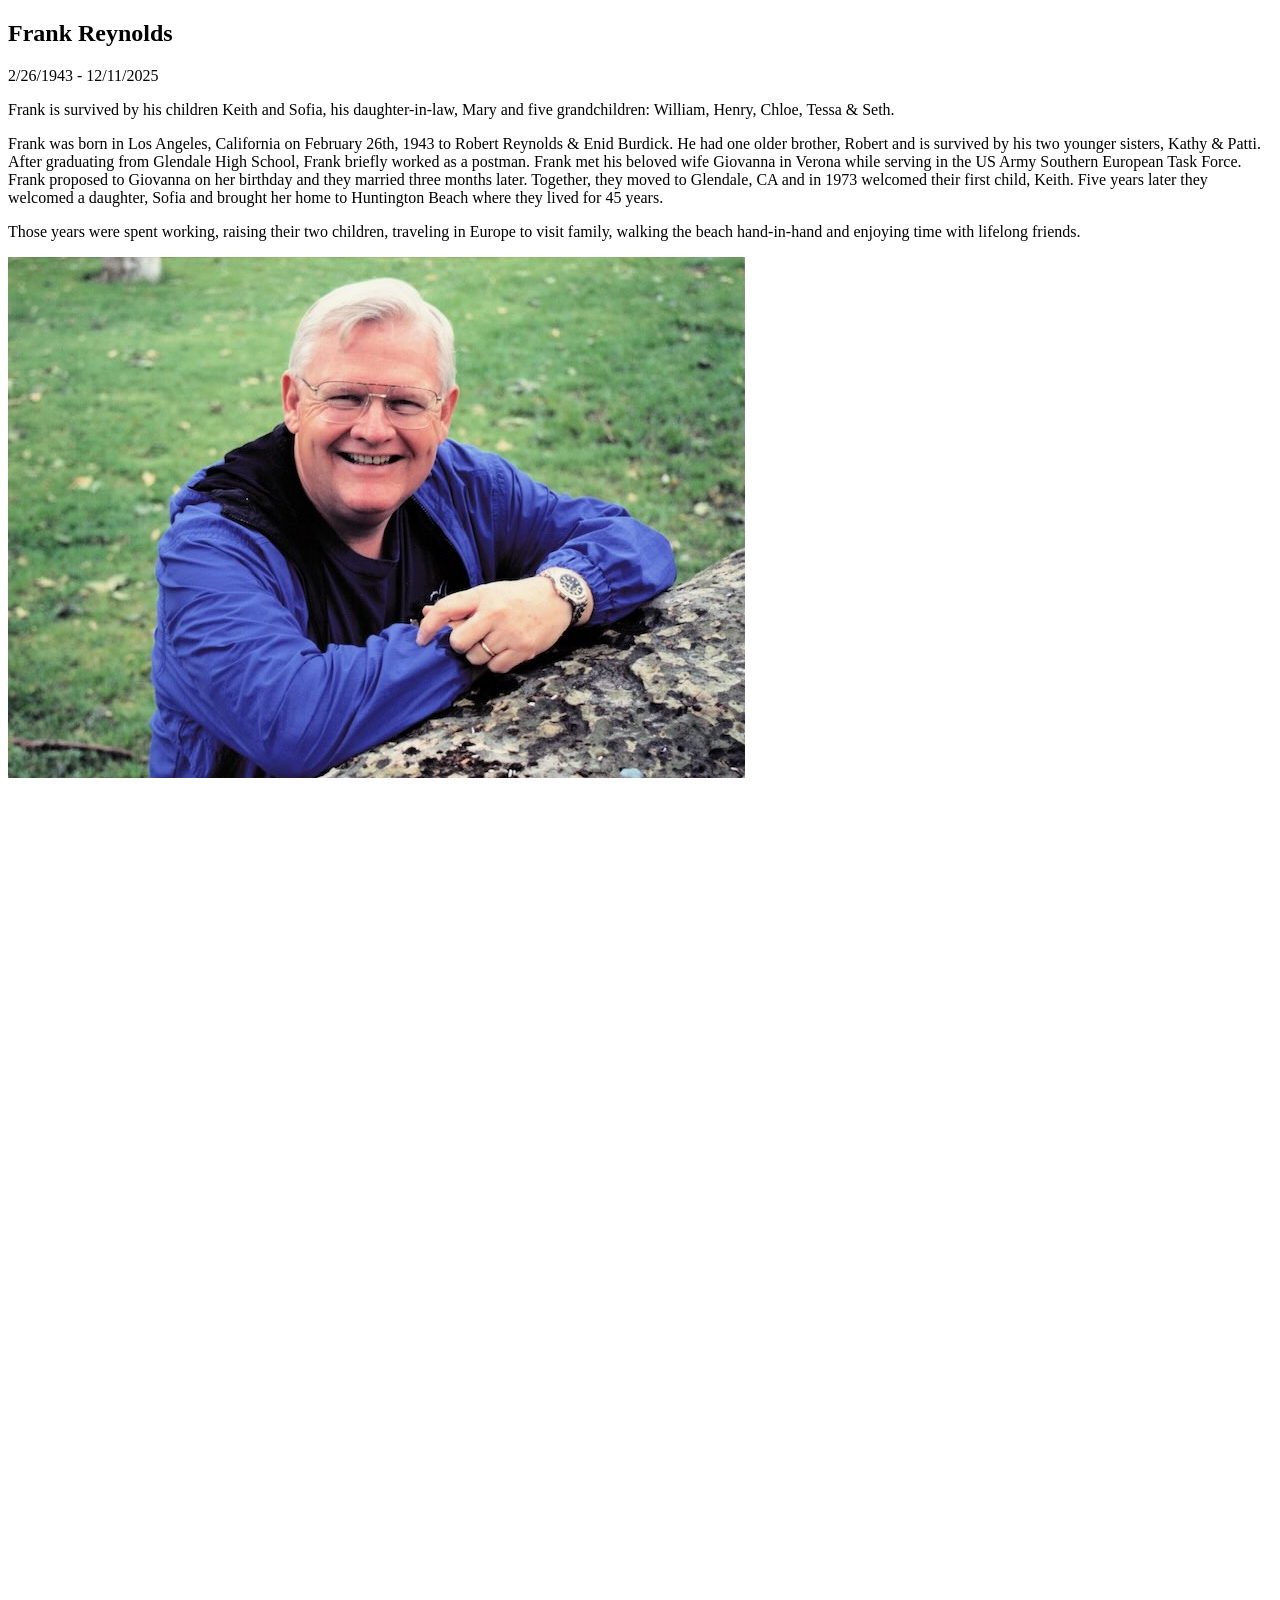
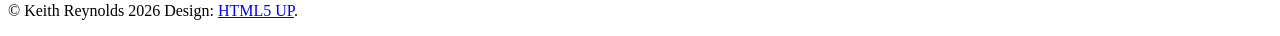
==== commit 1175a134: "Add files via upload updated <div> to make form mobile responsive" ====
--- a/frank/index.html
+++ b/frank/index.html
@@ -45,13 +45,14 @@
 						<div class="image">
 							<img src="../images/frankMemorialSmall.jpg" alt="" />
 						</div>
+						
 					</section>
-<section class="banner style3 orient-right content-align-left image-position-center fullscreen onload-image-fade-in onload-content-fade-right" id="zeroth">
-						<div class="content">
+					<section class="banner style3 orient-right content-align-left image-position-center fullscreen onload-image-fade-in onload-content-fade-right" id="zeroth">
+						<div style="width: 100%; max-width: 640px; margin: auto;">
 
-<!-- embedding Google form-->
-<iframe src="https://docs.google.com/forms/d/e/1FAIpQLSeeuqFaTb0Bzs_aLDbZ9qD2cSwKeSnCochzPp05IPT89T9Y3w/viewform?embedded=true" width="640" height="645" frameborder="0" marginheight="0" marginwidth="0">Loading…</iframe>
-<!-- end embed-->
+						<!-- embedding Google form-->
+							<iframe src="https://docs.google.com/forms/d/e/1FAIpQLSeeuqFaTb0Bzs_aLDbZ9qD2cSwKeSnCochzPp05IPT89T9Y3w/viewform?embedded=true" width="100%" height="800" frameborder="0" marginheight="0" marginwidth="0" style="border:none; max-width:100%;">Loading…</iframe>
+						<!-- end embed-->
 
 						</div>
 					</section>
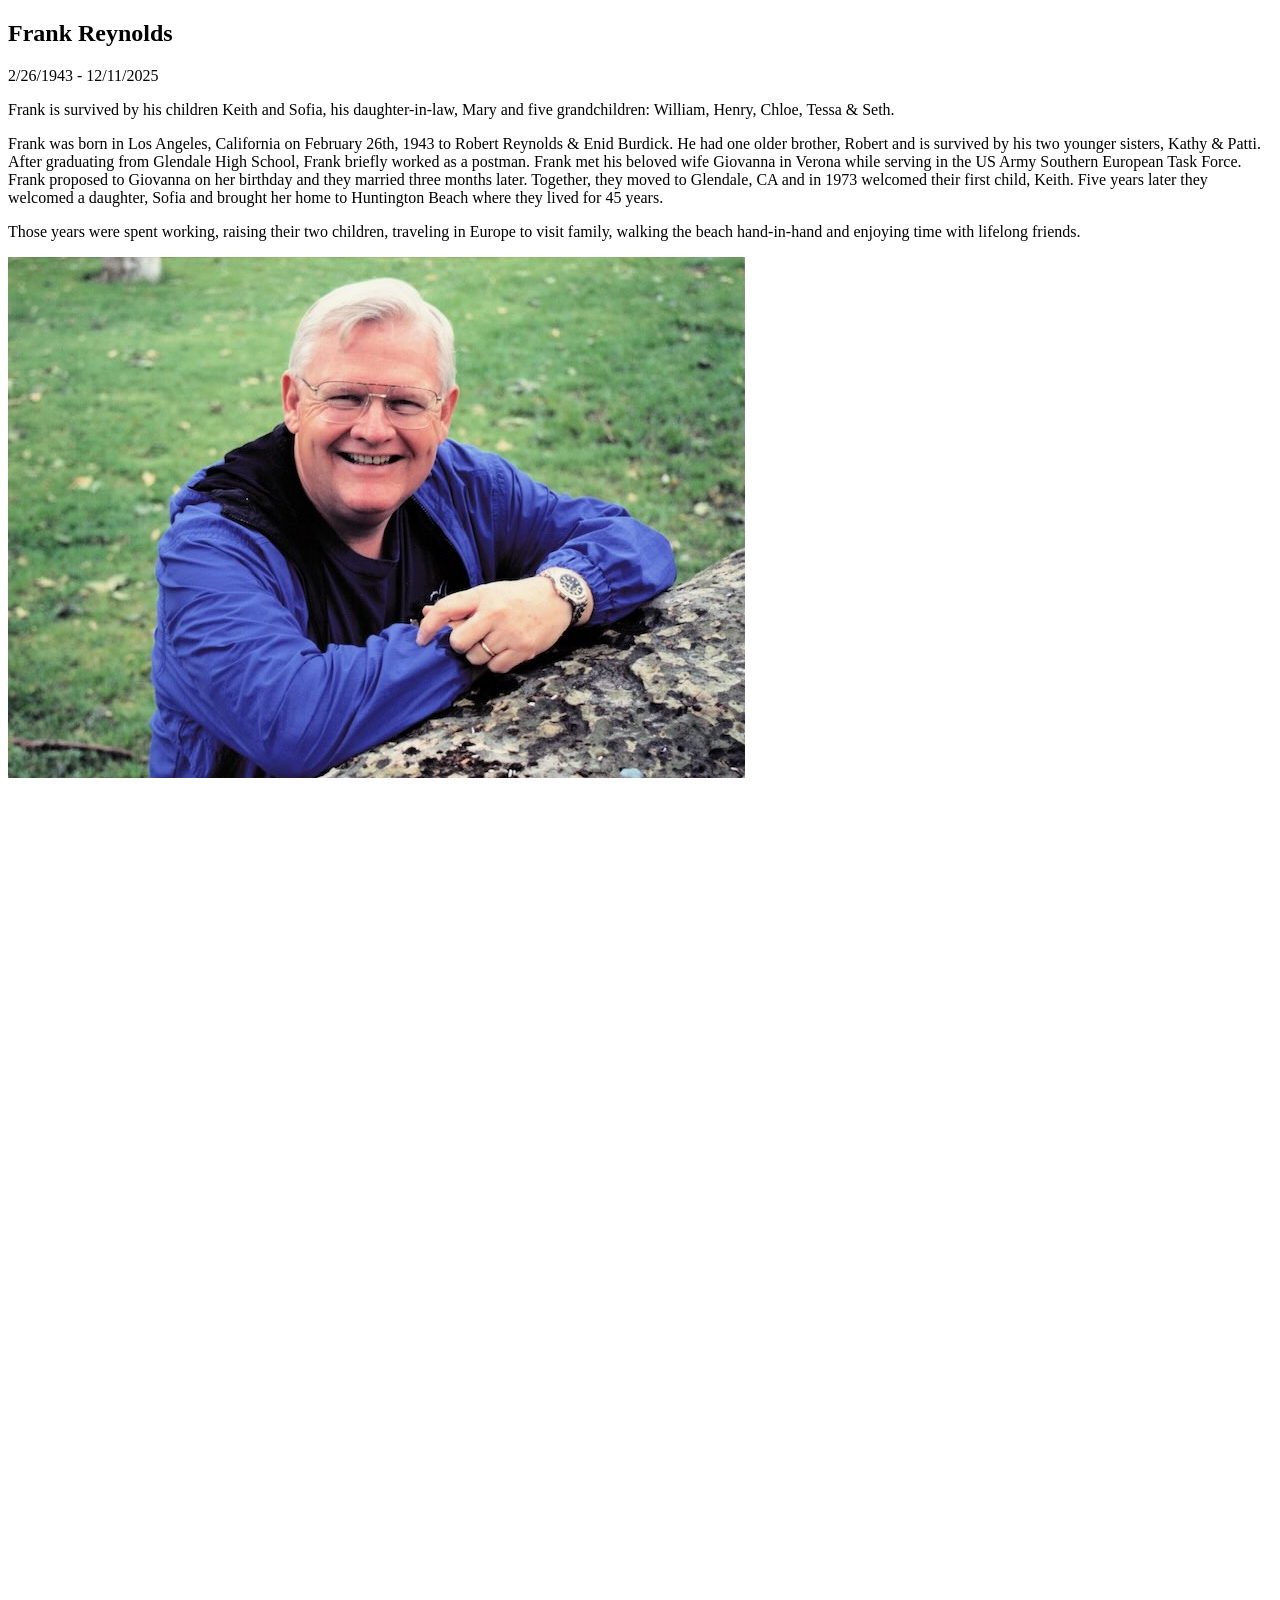
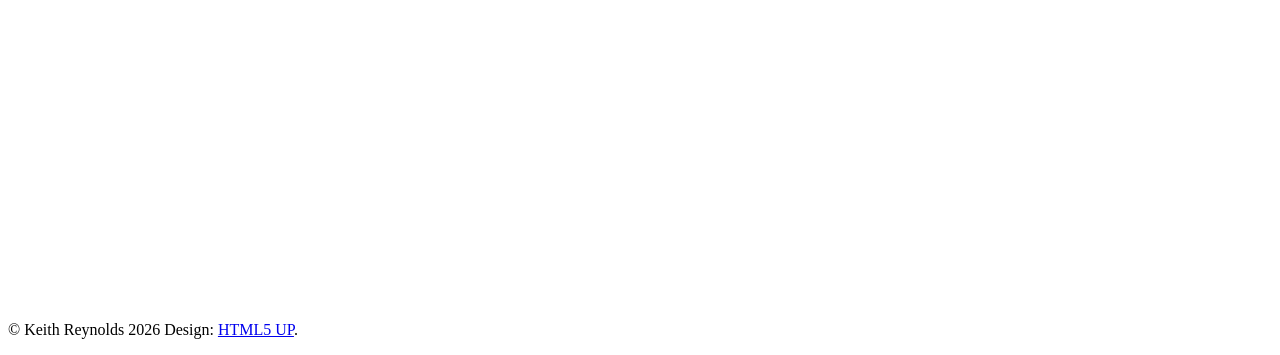
==== commit 469d361e: "Add files via upload added YouTube embed" ====
--- a/frank/index.html
+++ b/frank/index.html
@@ -45,6 +45,17 @@
 						<div class="image">
 							<img src="../images/frankMemorialSmall.jpg" alt="" />
 						</div>
+					
+					</section>
+					<section class="banner style3 orient-right content-align-left image-position-center fullscreen onload-image-fade-in onload-content-fade-right" id="zeroth">
+						<div style="width: 100%; max-width: 640px; margin: auto;">
+
+						<!-- embedding YouTube  -->
+					<iframe width="560" height="315" src="https://www.youtube.com/embed/xgcfSGbLtHc?si=t1C0cWGwGxnhOPNs" title="YouTube video player" frameborder="0" allow="accelerometer; autoplay; clipboard-write; encrypted-media; gyroscope; picture-in-picture; web-share" allowfullscreen></iframe>		
+						<!-- end embed-->
+
+						</div>
+					</section>
 						
 					</section>
 					<section class="banner style3 orient-right content-align-left image-position-center fullscreen onload-image-fade-in onload-content-fade-right" id="zeroth">
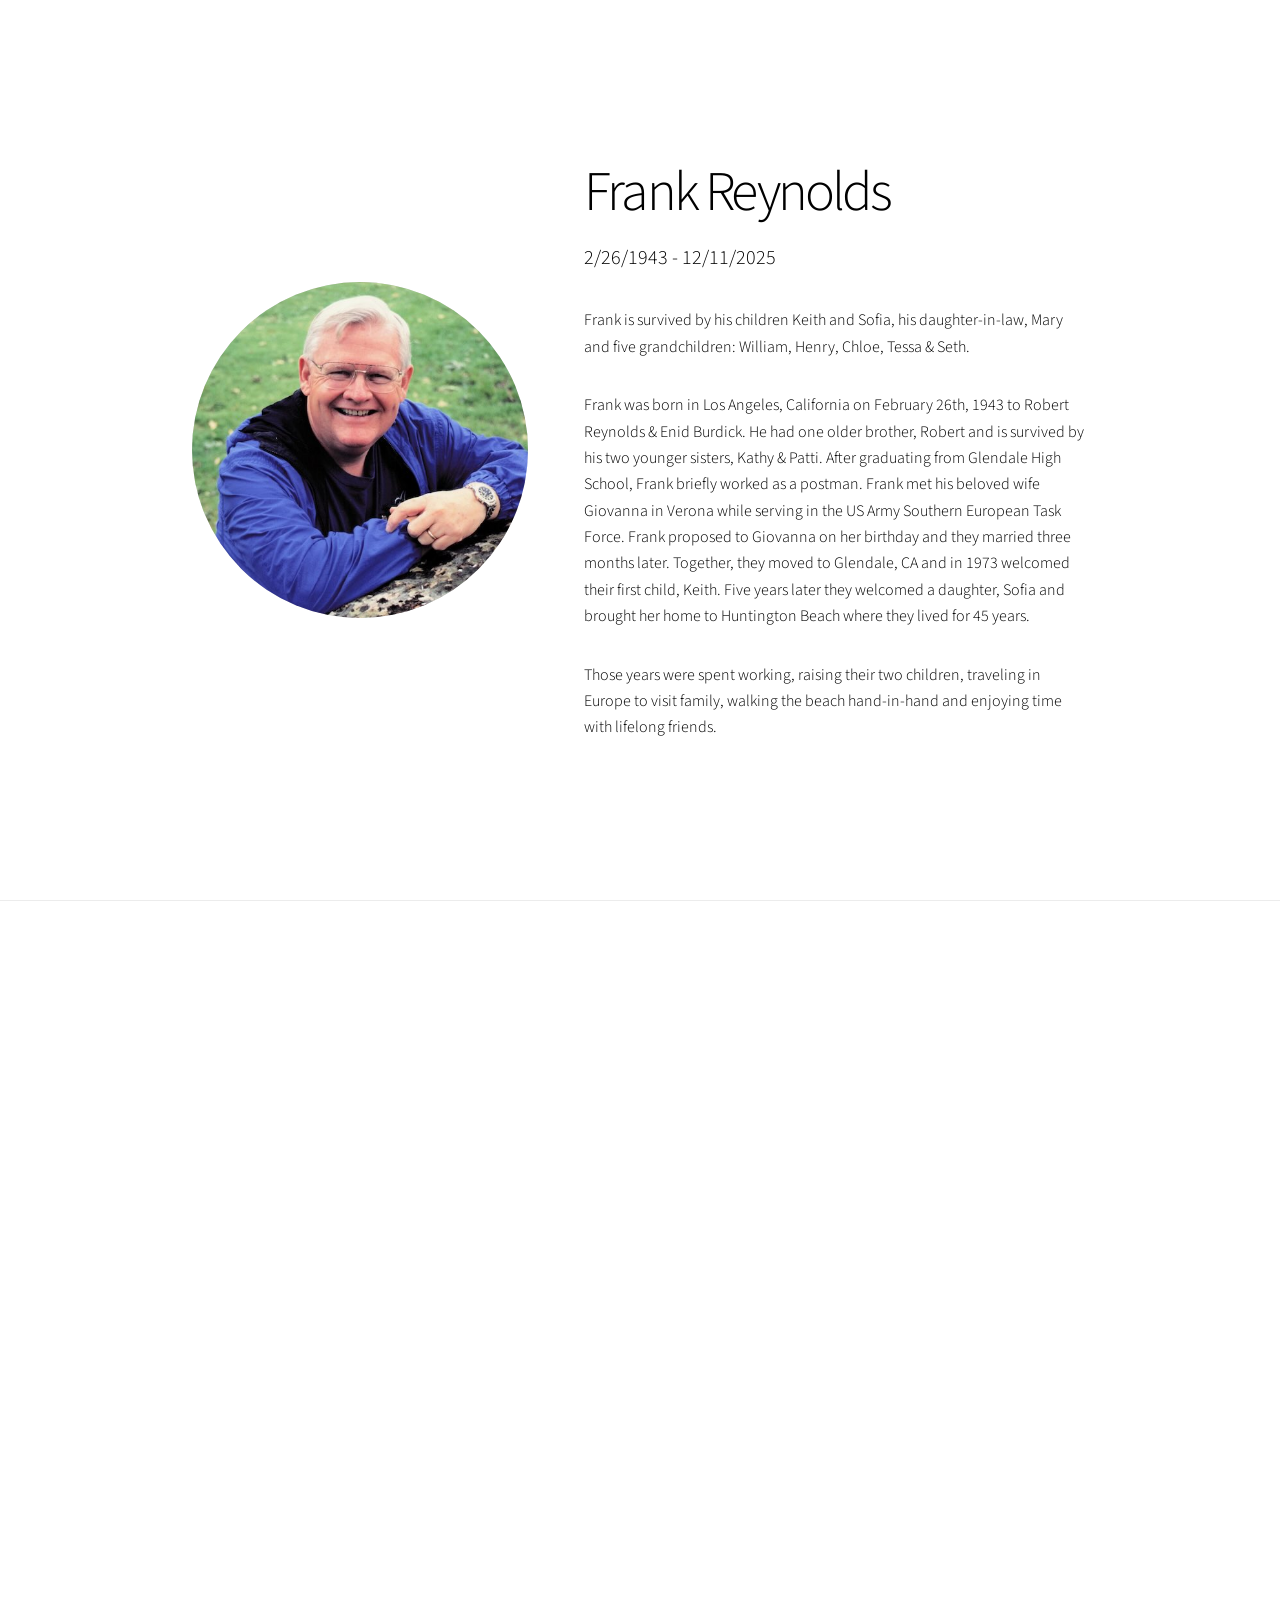
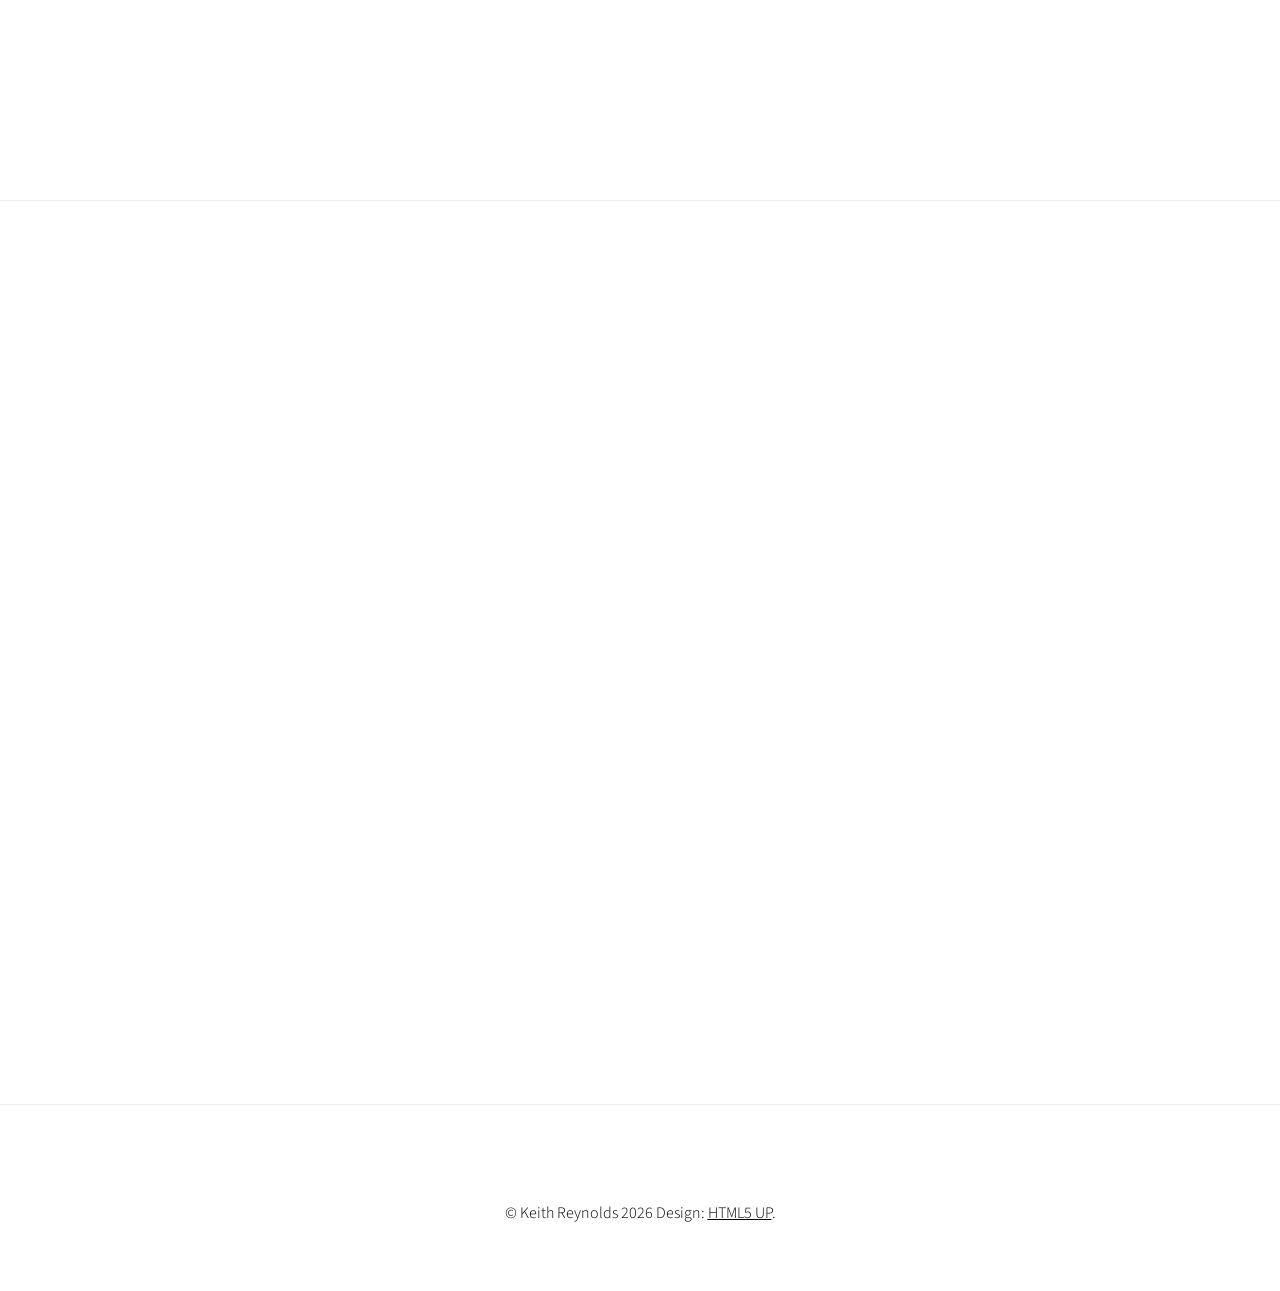
==== commit b6b733c8: "updated <div class="video-container">" ====
--- a/frank/index.html
+++ b/frank/index.html
@@ -47,18 +47,20 @@
 						</div>
 					
 					</section>
-					<section class="banner style3 orient-right content-align-left image-position-center fullscreen onload-image-fade-in onload-content-fade-right" id="zeroth">
+					<section class="banner style3 orient-right content-align-left image-position-center fullscreen onload-image-fade-in onload-content-fade-right" id="first">
 						<div style="width: 100%; max-width: 640px; margin: auto;">
 
 						<!-- embedding YouTube  -->
-					<iframe width="560" height="315" src="https://www.youtube.com/embed/xgcfSGbLtHc?si=t1C0cWGwGxnhOPNs" title="YouTube video player" frameborder="0" allow="accelerometer; autoplay; clipboard-write; encrypted-media; gyroscope; picture-in-picture; web-share" allowfullscreen></iframe>		
+					<div class="video-container">
+  <iframe src="https://www.youtube.com/embed/xgcfSGbLtHc?si=t1C0cWGwGxnhOPNs" frameborder="0" allow="accelerometer; autoplay; clipboard-write; encrypted-media; gyroscope; picture-in-picture; web-share" referrerpolicy="strict-origin-when-cross-origin" allowfullscreen></iframe>
+</div>	
 						<!-- end embed-->
 
 						</div>
 					</section>
 						
 					</section>
-					<section class="banner style3 orient-right content-align-left image-position-center fullscreen onload-image-fade-in onload-content-fade-right" id="zeroth">
+					<section class="banner style3 orient-right content-align-left image-position-center fullscreen onload-image-fade-in onload-content-fade-right" id="second">
 						<div style="width: 100%; max-width: 640px; margin: auto;">
 
 						<!-- embedding Google form-->
--- a/assets/css/main.css
+++ b/assets/css/main.css
@@ -112,6 +112,13 @@
 			-ms-transition: none !important;
 			transition: none !important;
 		}
+
+/* Video Embedding */
+.video-container iframe {
+  width: 100%; /* Ensures it takes the full width of its container */
+  aspect-ratio: 16 / 9; /* Maintains a perfect 16:9 aspect ratio */
+  height: auto; /* Height is automatically calculated */
+}
 
 /* Type */
 
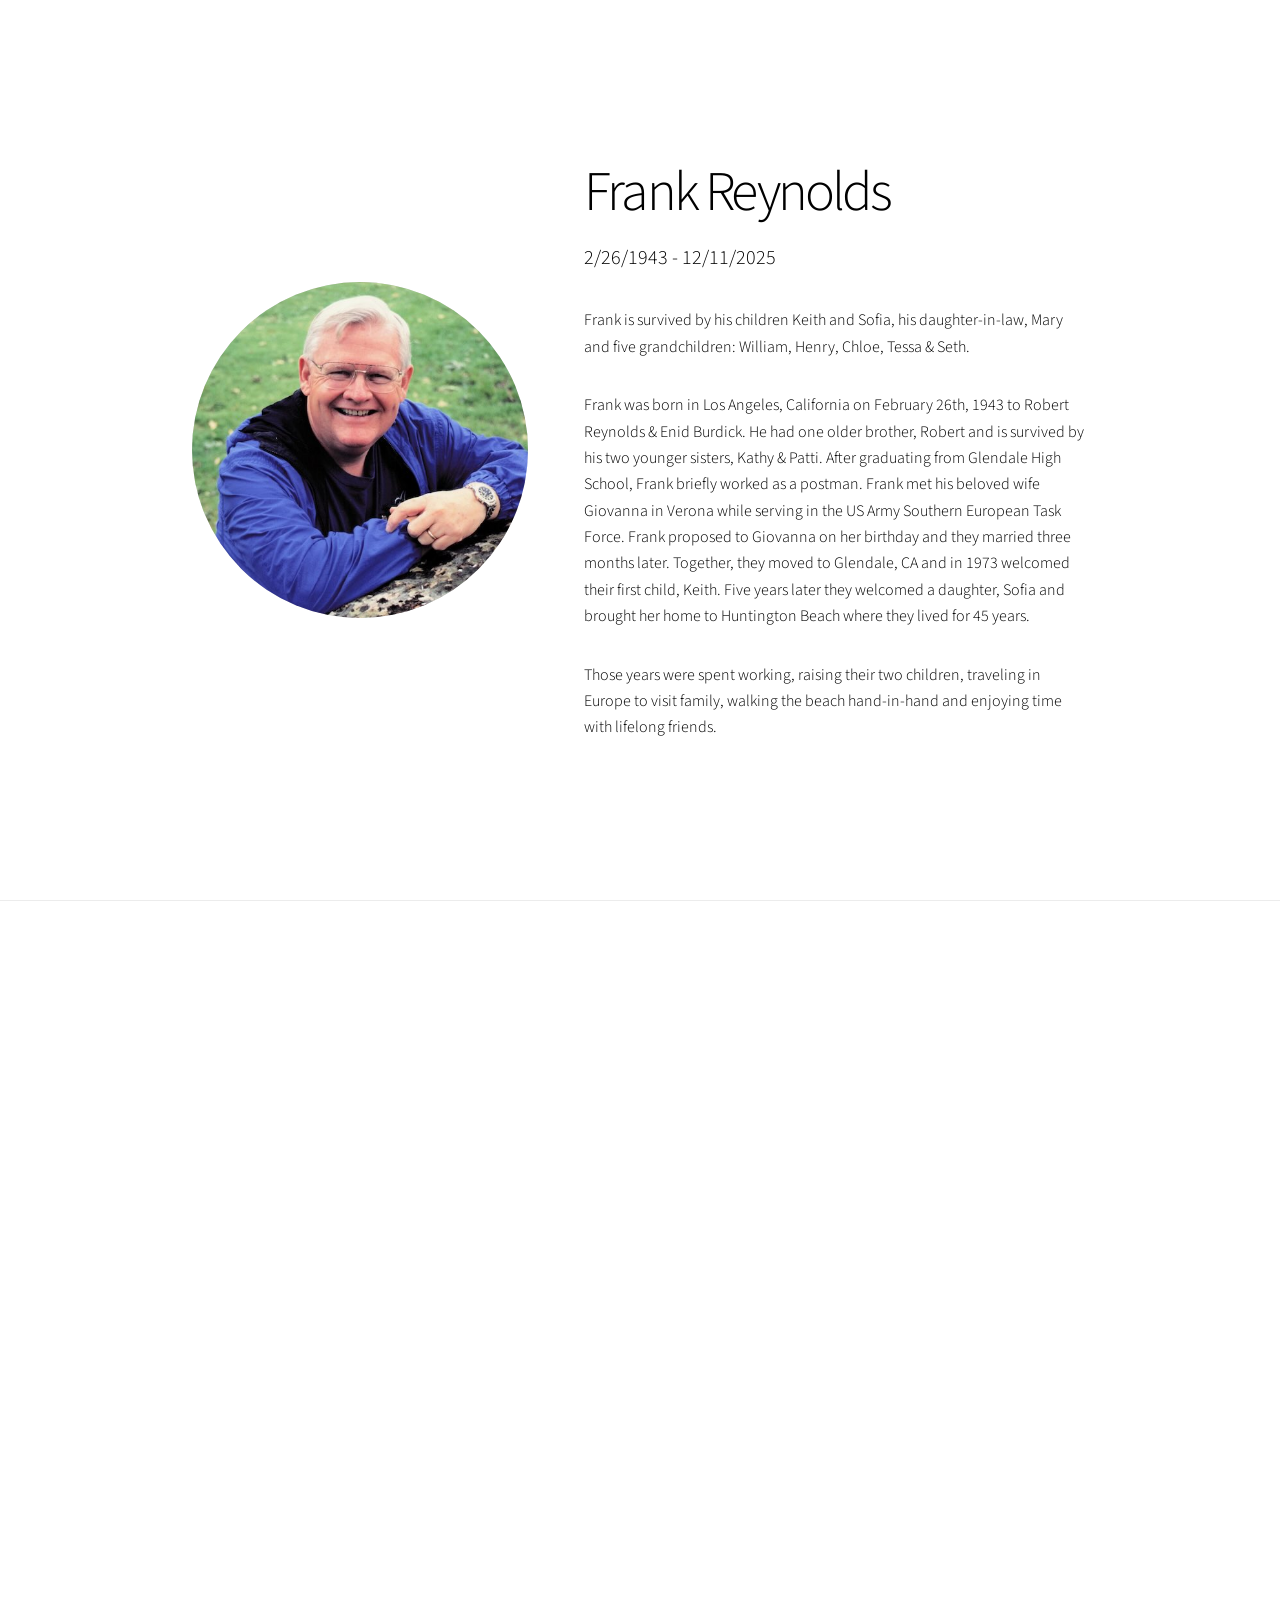
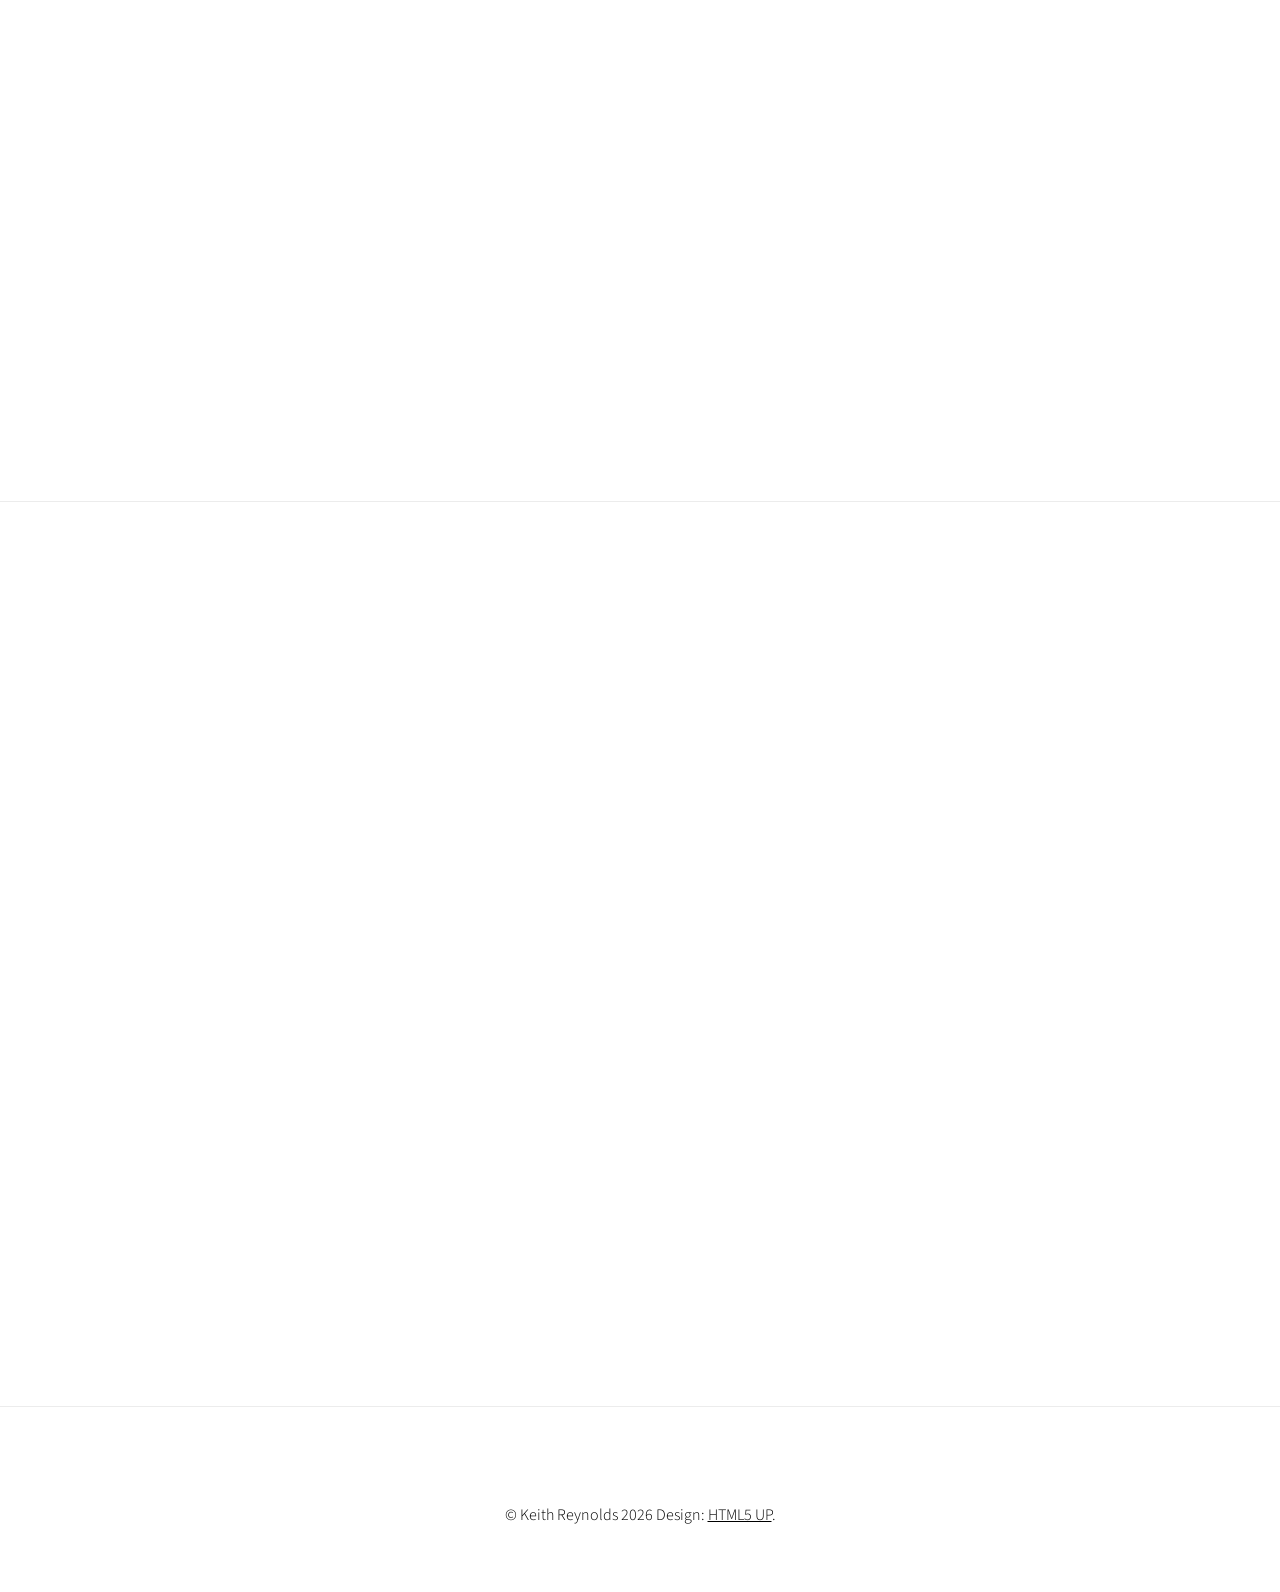
==== commit 5f1cd633: "Add files via upload Added third embedded YouTube vid (memorial)" ====
--- a/frank/index.html
+++ b/frank/index.html
@@ -50,11 +50,17 @@
 					<section class="banner style3 orient-right content-align-left image-position-center fullscreen onload-image-fade-in onload-content-fade-right" id="first">
 						<div style="width: 100%; max-width: 640px; margin: auto;">
 
-						<!-- embedding YouTube  -->
+						<!-- embedding YouTube vids -->
 					<div class="video-container">
-  <iframe src="https://www.youtube.com/embed/xgcfSGbLtHc?si=t1C0cWGwGxnhOPNs" frameborder="0" allow="accelerometer; autoplay; clipboard-write; encrypted-media; gyroscope; picture-in-picture; web-share" referrerpolicy="strict-origin-when-cross-origin" allowfullscreen></iframe>
-</div>	
-						<!-- end embed-->
+  
+    <iframe src="https://www.youtube.com/embed/wfx4V7TrEYM" frameborder="0" allowfullscreen></iframe>
+
+  	<iframe src="https://www.youtube.com/embed/xgcfSGbLtHc?si=t1C0cWGwGxnhOPNs" frameborder="0" allow="accelerometer; autoplay; clipboard-write; encrypted-media; gyroscope; picture-in-picture; web-share" referrerpolicy="strict-origin-when-cross-origin" allowfullscreen></iframe>
+  	
+  	<iframe src="https://www.youtube.com/embed/KA-k9zjagrI?si=lNUhhRIHoe1TzpP7" frameborder="0" allowfullscreen></iframe>
+  
+					</div>	
+						<!-- end embeded YouTube vids-->
 
 						</div>
 					</section>
